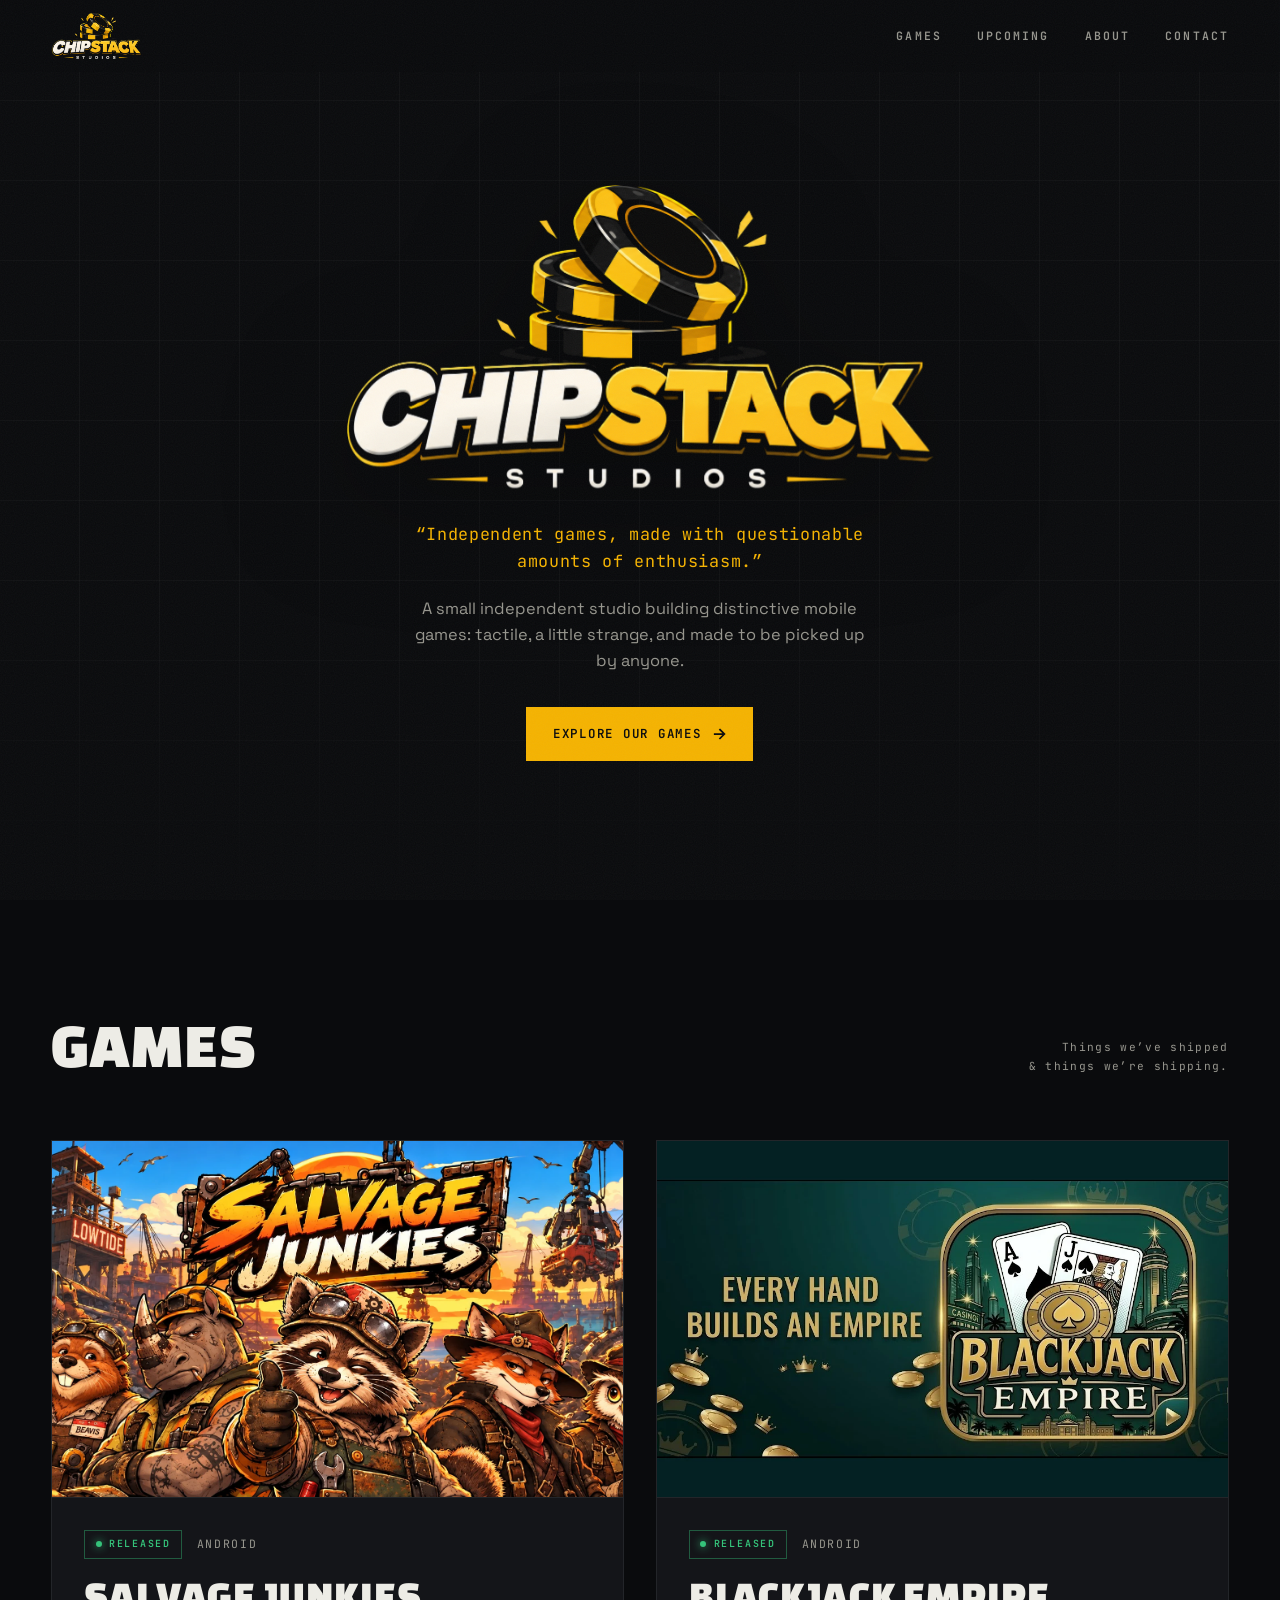
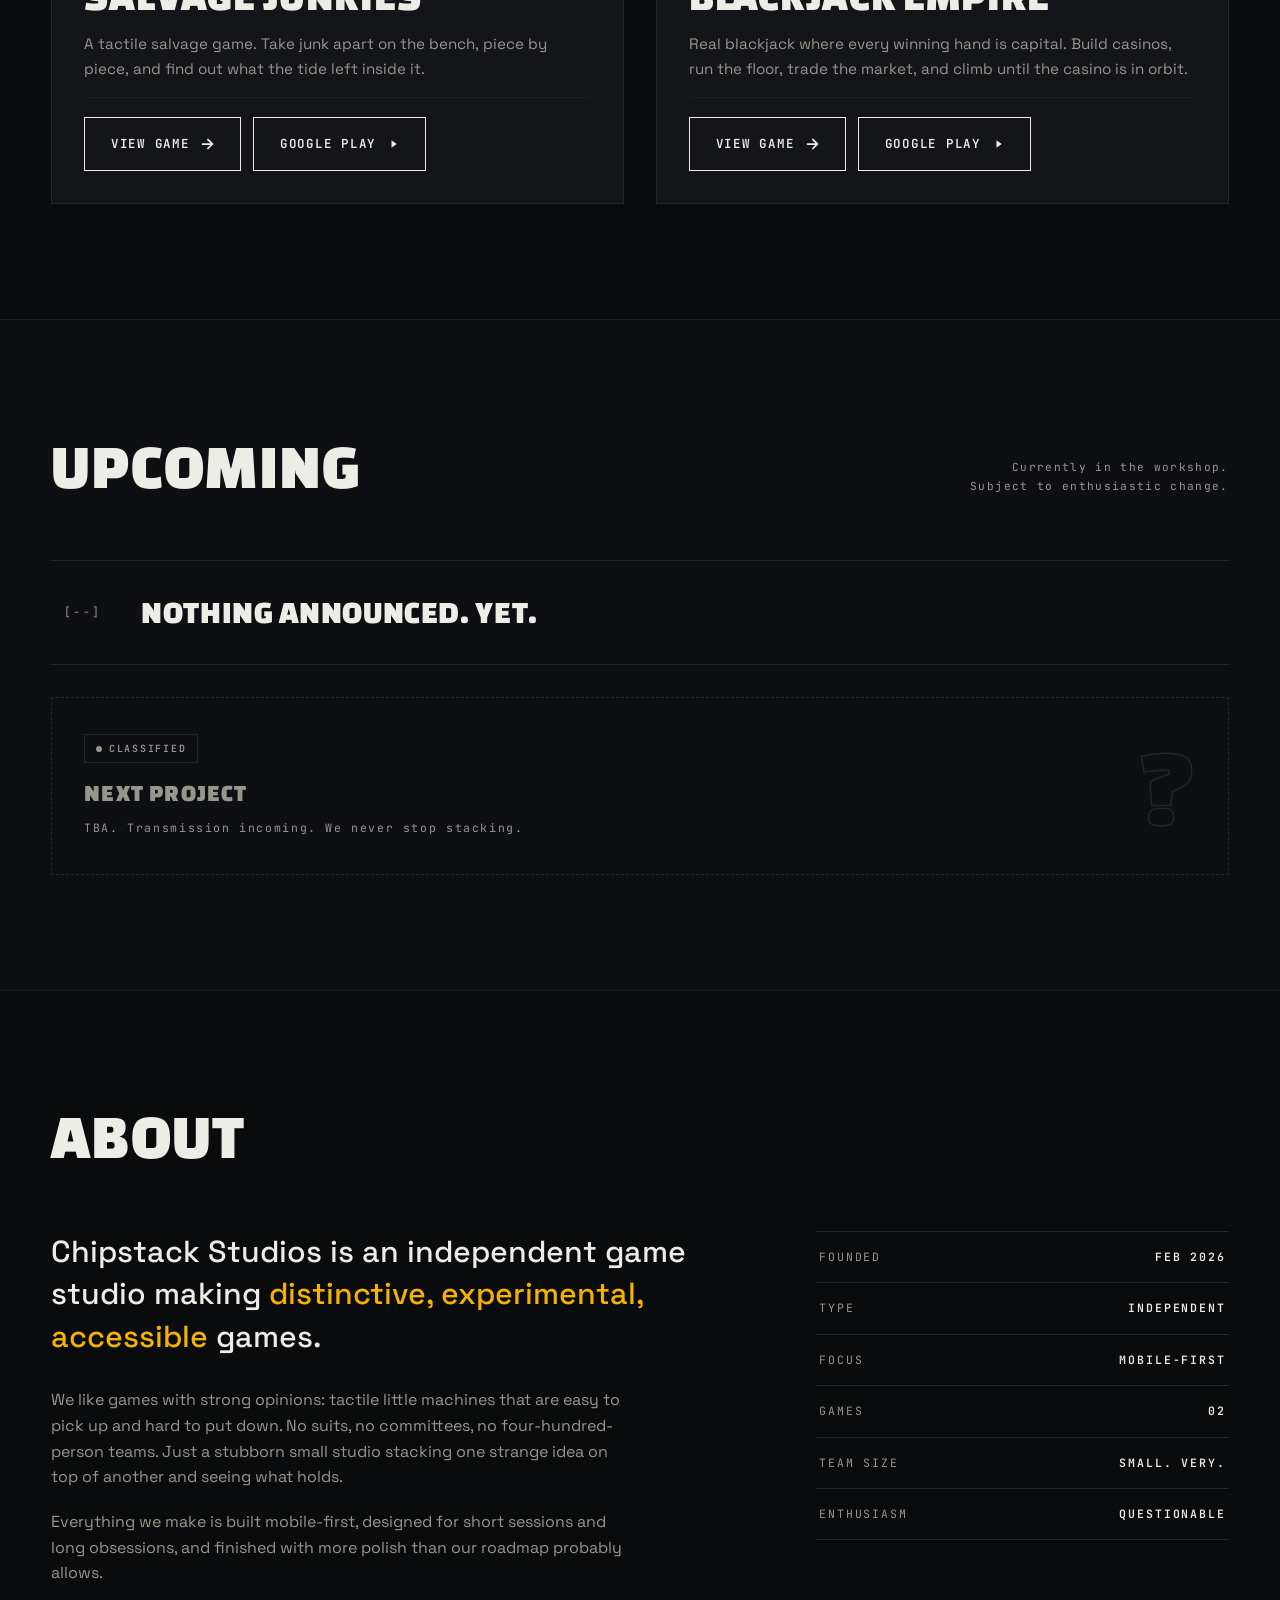
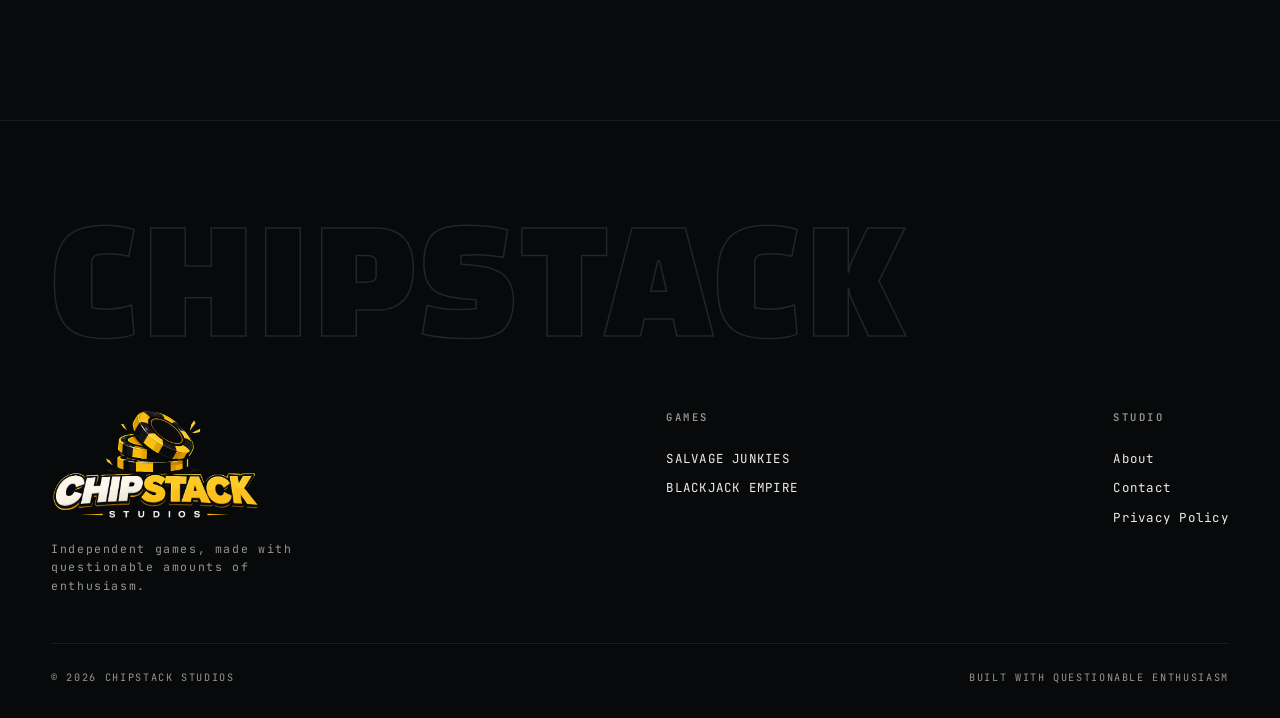
==== index.html @ 5fd7ea7e "Polish pass: dates, store buttons, card numbers, cache busting - Correct 2026 dates: studio founded " ====
<!DOCTYPE html>
<html lang="en">
<head>
  <meta charset="UTF-8" />
  <meta name="viewport" content="width=device-width, initial-scale=1.0" />
  <title>CHIPSTACK STUDIOS · Independent Games</title>
  <meta name="description" content="Chipstack Studios is an independent game studio making distinctive, experimental, accessible games. Home of Salvage Junkies and Blackjack Empire." />
  <link rel="icon" type="image/png" href="logo-icon.png" />
  <link rel="preconnect" href="https://fonts.googleapis.com" />
  <link rel="preconnect" href="https://fonts.gstatic.com" crossorigin />
  <link href="https://fonts.googleapis.com/css2?family=Changa+One&family=JetBrains+Mono:wght@400;600&family=Space+Grotesk:wght@400;500;600&display=swap" rel="stylesheet" />
  <link rel="stylesheet" href="css/style.css?v=2610a" />
</head>
<body>

  <!-- ============ NAV ============ -->
  <nav class="site-nav" id="site-nav">
    <div class="container nav-inner">
      <a class="nav-logo" href="index.html" aria-label="Chipstack Studios home">
        <img class="nav-mark" src="logo.png" alt="Chipstack Studios" />
      </a>
      <div class="nav-right">
        <div class="nav-links" id="nav-links">
          <a href="#games">GAMES</a>
          <a href="#upcoming">UPCOMING</a>
          <a href="#about">ABOUT</a>
          <a href="mailto:hello@chipstackstudios.com">CONTACT</a>
        </div>
        <button class="nav-toggle" id="nav-toggle" aria-label="Toggle menu" aria-expanded="false">
          <span></span><span></span><span></span>
        </button>
      </div>
    </div>
  </nav>

  <!-- ============ HERO ============ -->
  <header class="hero">
    <div class="hero-bg" aria-hidden="true"></div>
    <div class="hero-stage" id="hero-stage">
      <h1 class="sr-only">Chipstack Studios</h1>
      <img class="hero-logo" src="logo.png" alt="Chipstack Studios" />
      <div class="hero-fade">
        <p class="hero-tag">&ldquo;Independent games, made with questionable amounts of enthusiasm.&rdquo;</p>
        <p class="hero-intro">
          A small independent studio building distinctive mobile games:
          tactile, a little strange, and made to be picked up by anyone.
        </p>
        <a class="btn btn--solid" href="#games">EXPLORE OUR GAMES
          <svg viewBox="0 0 16 16" width="14" height="14" aria-hidden="true"><path d="M2 8h10M8 3l5 5-5 5" stroke="currentColor" stroke-width="2" fill="none" stroke-linecap="square"/></svg>
        </a>
      </div>
    </div>
  </header>

  <!-- ============ GAMES ============ -->
  <section class="section" id="games">
    <div class="container">
      <div class="section-head">
        <h2 class="section-title">GAMES</h2>
        <p class="section-note">Things we&rsquo;ve shipped<br/>&amp; things we&rsquo;re shipping.</p>
      </div>
      <div class="games-grid" id="games-grid">
        <noscript><p class="noscript-note">Enable JavaScript to browse our games, or visit <a href="game.html?slug=salvage-junkies">game pages</a> directly.</p></noscript>
      </div>
    </div>
  </section>

  <!-- ============ UPCOMING ============ -->
  <section class="section section--alt" id="upcoming">
    <div class="container">
      <div class="section-head">
        <h2 class="section-title">UPCOMING</h2>
        <p class="section-note">Currently in the workshop.<br/>Subject to enthusiastic change.</p>
      </div>
      <div class="upcoming-list" id="upcoming-list"></div>
      <div class="upcoming-slot">
        <div class="upcoming-slot-inner">
          <span class="status status--stealth">CLASSIFIED</span>
          <h3>NEXT PROJECT</h3>
          <p class="mono-dim">TBA. Transmission incoming. We never stop stacking.</p>
        </div>
        <span class="upcoming-slot-mark">?</span>
      </div>
    </div>
  </section>

  <!-- ============ ABOUT ============ -->
  <section class="section" id="about">
    <div class="container">
      <div class="section-head">
        <h2 class="section-title">ABOUT</h2>
      </div>
      <div class="about-grid">
        <div>
          <p class="about-lede">
            Chipstack Studios is an independent game studio making
            <em>distinctive, experimental, accessible</em> games.
          </p>
          <p class="about-body">
            We like games with strong opinions: tactile little machines that are easy to pick up
            and hard to put down. No suits, no committees, no four-hundred-person teams.
            Just a stubborn small studio stacking one strange idea on top of another and
            seeing what holds.
          </p>
          <p class="about-body">
            Everything we make is built mobile-first, designed for short sessions and long
            obsessions, and finished with more polish than our roadmap probably allows.
          </p>
        </div>
        <dl class="facts">
          <div class="fact"><dt>FOUNDED</dt><dd>FEB 2026</dd></div>
          <div class="fact"><dt>TYPE</dt><dd>INDEPENDENT</dd></div>
          <div class="fact"><dt>FOCUS</dt><dd>MOBILE-FIRST</dd></div>
          <div class="fact"><dt>GAMES</dt><dd id="fact-games">02</dd></div>
          <div class="fact"><dt>TEAM SIZE</dt><dd>SMALL. VERY.</dd></div>
          <div class="fact"><dt>ENTHUSIASM</dt><dd>QUESTIONABLE</dd></div>
        </dl>
      </div>
    </div>
  </section>

  <!-- ============ FOOTER ============ -->
  <footer class="site-footer">
    <div class="container">
      <div class="footer-wordmark" aria-hidden="true">CHIPSTACK</div>
      <div class="footer-grid">
        <div class="footer-brand">
          <a class="footer-logo-link" href="index.html">
            <img class="footer-logo" src="logo.png" alt="Chipstack Studios" />
          </a>
          <p class="mono-dim">Independent games, made with<br/>questionable amounts of enthusiasm.</p>
        </div>
        <div class="footer-col">
          <h4>GAMES</h4>
          <div id="footer-games"></div>
        </div>
        <div class="footer-col">
          <h4>STUDIO</h4>
          <a href="#about">About</a>
          <a href="mailto:hello@chipstackstudios.com">Contact</a>
          <a href="privacy.html">Privacy Policy</a>
        </div>
      </div>
      <div class="footer-bottom">
        <span>&copy; <span id="year">2026</span> CHIPSTACK STUDIOS</span>
        <span>BUILT WITH QUESTIONABLE ENTHUSIASM</span>
      </div>
    </div>
  </footer>

  <script src="js/games.js?v=2610a"></script>
  <script src="js/main.js?v=2610a"></script>
</body>
</html>
---- css/style.css ----
/* ============================================================
   CHIPSTACK STUDIOS · dark industrial identity
   ============================================================ */

:root {
  color-scheme: dark;
  --bg:        #0a0b0d;
  --bg-2:      #0e0f12;
  --panel:     #141519;
  --line:      #232529;
  --line-soft: #1b1d21;
  --text:      #edece6;
  --muted:     #97968e;
  --accent:    #f5b301;
  --accent-ink:#f5b301;
  --danger:    #ff6b2c;
  --nav-bg:      rgba(10,11,13,.78);
  --nav-menu-bg: rgba(10,11,13,.97);
  --footer-bg:   #08090a;
  --grid-line:   rgba(255,255,255,.028);
  --grain-op:    .045;

  --font-display: "Changa One", "Arial Black", sans-serif;
  --font-body:    "Space Grotesk", system-ui, -apple-system, sans-serif;
  --font-mono:    "JetBrains Mono", ui-monospace, "Cascadia Mono", monospace;

  --nav-h: 72px;
  --ease: cubic-bezier(.22, 1, .36, 1);
}

* { box-sizing: border-box; margin: 0; padding: 0; }

html {
  scroll-behavior: smooth;
  scroll-padding-top: calc(var(--nav-h) + 16px);
}

body {
  background: var(--bg);
  color: var(--text);
  font-family: var(--font-body);
  font-size: 16px;
  line-height: 1.6;
  overflow-x: hidden;
  -webkit-font-smoothing: antialiased;
}

/* film grain overlay */
body::after {
  content: "";
  position: fixed;
  inset: 0;
  z-index: 2000;
  pointer-events: none;
  opacity: var(--grain-op);
  background-image: url("data:image/svg+xml,%3Csvg xmlns='http://www.w3.org/2000/svg' width='160' height='160'%3E%3Cfilter id='n'%3E%3CfeTurbulence type='fractalNoise' baseFrequency='0.9' numOctaves='2'/%3E%3C/filter%3E%3Crect width='100%25' height='100%25' filter='url(%23n)'/%3E%3C/svg%3E");
}

::selection { background: var(--accent); color: #0a0b0d; }

::-webkit-scrollbar { width: 10px; }
::-webkit-scrollbar-track { background: var(--bg); }
::-webkit-scrollbar-thumb { background: #2a2c31; border: 2px solid var(--bg); }
::-webkit-scrollbar-thumb:hover { background: var(--accent); }

a { color: inherit; text-decoration: none; }
img, svg { display: block; max-width: 100%; }

:focus-visible { outline: 2px solid var(--accent); outline-offset: 3px; }

.container { width: min(1180px, 92%); margin-inline: auto; }

/* ---------- shared type ---------- */

.sr-only {
  position: absolute;
  width: 1px; height: 1px;
  padding: 0; margin: -1px;
  overflow: hidden;
  clip: rect(0 0 0 0);
  white-space: nowrap;
  border: 0;
}

.mono-dim {
  font-family: var(--font-mono);
  font-size: .72rem;
  letter-spacing: .14em;
  color: var(--muted);
}

.section-title {
  font-family: var(--font-display);
  font-size: clamp(2.4rem, 5.5vw, 4rem);
  line-height: .95;
  letter-spacing: .02em;
  font-weight: 400;
}

/* ---------- buttons ---------- */

.btn {
  display: inline-flex;
  align-items: center;
  gap: .7rem;
  font-family: var(--font-mono);
  font-size: .78rem;
  font-weight: 600;
  letter-spacing: .14em;
  padding: 1rem 1.6rem;
  border: 1px solid var(--text);
  cursor: pointer;
  transition: transform .25s var(--ease), box-shadow .25s var(--ease),
              background .25s var(--ease), color .25s var(--ease),
              border-color .25s var(--ease);
  user-select: none;
}

.btn svg { transition: transform .25s var(--ease); }
.btn:hover svg { transform: translateX(4px); }

.btn--solid {
  background: var(--accent);
  border-color: var(--accent);
  color: #0a0b0d;
}
.btn--solid:hover {
  transform: translate(-3px, -3px);
  box-shadow: 5px 5px 0 var(--text);
}

.btn--ghost {
  background: transparent;
  color: var(--text);
}
.btn--ghost:hover {
  border-color: var(--accent);
  color: var(--accent-ink);
  transform: translate(-3px, -3px);
  box-shadow: 5px 5px 0 rgba(245, 179, 1, .25);
}

/* ---------- nav ---------- */

.site-nav {
  position: fixed;
  inset: 0 0 auto 0;
  z-index: 100;
  height: var(--nav-h);
  background: var(--nav-bg);
  backdrop-filter: blur(14px);
  -webkit-backdrop-filter: blur(14px);
  border-bottom: 1px solid transparent;
  transition: border-color .3s;
}
.site-nav.scrolled { border-bottom-color: var(--line-soft); }

.nav-inner {
  height: var(--nav-h);
  display: flex;
  align-items: center;
  justify-content: space-between;
}

.nav-logo {
  display: inline-flex;
  align-items: center;
  gap: .7rem;
}
.nav-mark { height: 48px; width: auto; }

.nav-links {
  display: flex;
  align-items: center;
  gap: 2.2rem;
}
.nav-links a {
  font-family: var(--font-mono);
  font-size: .72rem;
  font-weight: 600;
  letter-spacing: .18em;
  color: var(--muted);
  position: relative;
  padding: .4rem 0;
  transition: color .2s;
}
.nav-links a::after {
  content: "";
  position: absolute;
  left: 0; bottom: 0;
  width: 0; height: 2px;
  background: var(--accent);
  transition: width .25s var(--ease);
}
.nav-links a:hover { color: var(--text); }
.nav-links a:hover::after { width: 100%; }

.nav-right {
  display: flex;
  align-items: center;
  gap: 2rem;
}

/* circular-reveal page transitions (cross-document View Transitions) */
@view-transition { navigation: auto; }
::view-transition-old(root),
::view-transition-new(root) {
  animation: none;
  mix-blend-mode: normal;
}
::view-transition-old(root) { z-index: 1; }
::view-transition-new(root) { z-index: 9999; }

.nav-toggle {
  display: none;
  flex-direction: column;
  gap: 5px;
  background: none;
  border: 0;
  cursor: pointer;
  padding: 8px;
}
.nav-toggle span {
  display: block;
  width: 24px; height: 2px;
  background: var(--text);
  transition: transform .3s var(--ease), opacity .2s;
}
.nav-open .nav-toggle span:nth-child(1) { transform: translateY(7px) rotate(45deg); }
.nav-open .nav-toggle span:nth-child(2) { opacity: 0; }
.nav-open .nav-toggle span:nth-child(3) { transform: translateY(-7px) rotate(-45deg); }

/* ---------- hero ---------- */

.hero {
  position: relative;
  min-height: 100svh;
  display: flex;
  align-items: center;
  justify-content: center;
  padding: calc(var(--nav-h) + 2rem) 0 4rem;
  overflow: hidden;
}

.hero-bg {
  position: absolute;
  inset: 0;
  background:
    repeating-linear-gradient(0deg, transparent 0 79px, var(--grid-line) 79px 80px),
    repeating-linear-gradient(90deg, transparent 0 79px, var(--grid-line) 79px 80px);
}
.hero-bg::after {
  content: "";
  position: absolute;
  left: 0; right: 0; bottom: 0;
  height: 34%;
  background: linear-gradient(to bottom, transparent, var(--bg));
}

.hero-stage {
  position: relative;
  z-index: 1;
  display: flex;
  flex-direction: column;
  align-items: center;
  text-align: center;
  gap: 1.6rem;
  width: min(1180px, 92%);
  will-change: transform, opacity;
}

.hero-logo {
  width: min(600px, 86vw);
  animation: hero-in 1.1s var(--ease) .1s both;
}
@keyframes hero-in {
  from {
    opacity: 0;
    transform: translateY(22px) scale(.95);
    filter: blur(10px) drop-shadow(0 30px 60px rgba(0,0,0,.55));
  }
  to {
    opacity: 1;
    transform: translateY(0) scale(1);
    filter: blur(0) drop-shadow(0 30px 60px rgba(0,0,0,.55));
  }
}

.hero-fade {
  display: flex;
  flex-direction: column;
  align-items: center;
  gap: 1.3rem;
  animation: hero-fade-in .9s var(--ease) .55s both;
}
@keyframes hero-fade-in {
  from { opacity: 0; transform: translateY(12px); }
  to   { opacity: 1; transform: translateY(0); }
}

.hero-tag {
  font-family: var(--font-mono);
  font-size: clamp(.85rem, 1.6vw, 1.05rem);
  color: var(--accent-ink);
  letter-spacing: .04em;
  max-width: 52ch;
}

.hero-intro {
  color: var(--muted);
  max-width: 46ch;
  font-size: 1.02rem;
}

.hero-fade .btn { margin-top: .8rem; }

/* ---------- sections ---------- */

.section { padding: clamp(4.5rem, 9vw, 8rem) 0; }
.section--alt { background: var(--bg-2); border-block: 1px solid var(--line-soft); }

.section-head {
  display: flex;
  align-items: flex-end;
  justify-content: space-between;
  gap: 2rem;
  margin-bottom: clamp(2.5rem, 5vw, 4rem);
}
.section-note {
  font-family: var(--font-mono);
  font-size: .7rem;
  letter-spacing: .12em;
  color: var(--muted);
  text-align: right;
  line-height: 1.7;
}

/* ---------- game cards ---------- */

.games-grid {
  display: grid;
  grid-template-columns: 1fr 1fr;
  gap: clamp(1.2rem, 3vw, 2rem);
}

.game-card {
  --game-accent: var(--accent);
  background: var(--panel);
  border: 1px solid var(--line);
  display: flex;
  flex-direction: column;
  transition: transform .35s var(--ease), border-color .35s var(--ease);
}
.game-card:hover {
  transform: translateY(-6px);
  border-color: var(--game-accent);
}

.game-card-art {
  display: block;
  aspect-ratio: 16 / 10;
  overflow: hidden;
  border-bottom: 1px solid var(--line);
  position: relative;
}
.game-card-art svg,
.game-card-art img {
  width: 100%; height: 100%;
  transition: transform .6s var(--ease);
}
.game-card-art img { object-fit: cover; object-position: center 40%; }
.game-card:hover .game-card-art svg,
.game-card:hover .game-card-art img { transform: scale(1.045); }

.game-card-body {
  padding: clamp(1.4rem, 3vw, 2rem);
  display: flex;
  flex-direction: column;
  gap: 1rem;
  flex: 1;
}

.game-card-meta {
  display: flex;
  align-items: center;
  gap: .9rem;
  flex-wrap: wrap;
}

.status {
  display: inline-flex;
  align-items: center;
  gap: .45rem;
  font-family: var(--font-mono);
  font-size: .62rem;
  font-weight: 600;
  letter-spacing: .18em;
  padding: .35rem .65rem;
  border: 1px solid;
}
.status::before {
  content: "";
  width: 6px; height: 6px;
  border-radius: 50%;
  background: currentColor;
}
.status--released { color: #35c27a; border-color: rgba(53,194,122,.4); }
.status--released::before { box-shadow: 0 0 8px #35c27a; }
.status--dev { color: var(--accent-ink); border-color: color-mix(in srgb, var(--accent-ink) 40%, transparent); }
.status--dev::before { animation: pulse 1.6s ease-in-out infinite; }
.status--stealth { color: var(--muted); border-color: var(--line); }
@keyframes pulse { 50% { opacity: .3; } }

.game-card-title {
  font-family: var(--font-display);
  font-weight: 400;
  font-size: clamp(1.8rem, 3.4vw, 2.6rem);
  letter-spacing: .02em;
  line-height: 1;
}

.game-card-desc { color: var(--muted); font-size: .95rem; max-width: 52ch; }

.game-card-foot {
  margin-top: auto;
  padding-top: 1.2rem;
  border-top: 1px solid var(--line-soft);
  display: flex;
  align-items: center;
  gap: .75rem;
  flex-wrap: wrap;
}

/* ---------- upcoming ---------- */

.upcoming-list { border-top: 1px solid var(--line); }

.upcoming-row {
  --game-accent: var(--accent);
  display: grid;
  grid-template-columns: auto 1fr auto auto;
  align-items: center;
  gap: clamp(1rem, 4vw, 2.5rem);
  padding: 1.6rem .8rem;
  border-bottom: 1px solid var(--line);
  transition: background .25s, padding-left .3s var(--ease);
}
.upcoming-row:hover { background: var(--panel); padding-left: 1.4rem; }

.upcoming-idx {
  font-family: var(--font-mono);
  font-size: .72rem;
  color: var(--muted);
  letter-spacing: .2em;
}
.upcoming-title {
  font-family: var(--font-display);
  font-weight: 400;
  font-size: clamp(1.3rem, 3vw, 2rem);
  letter-spacing: .02em;
  transition: color .25s;
}
.upcoming-row:hover .upcoming-title { color: var(--game-accent); }
.upcoming-plat {
  font-family: var(--font-mono);
  font-size: .68rem;
  letter-spacing: .14em;
  color: var(--muted);
}
.upcoming-arrow {
  font-family: var(--font-mono);
  color: var(--muted);
  transition: transform .3s var(--ease), color .25s;
}
.upcoming-row:hover .upcoming-arrow { transform: translateX(6px); color: var(--game-accent); }

.upcoming-slot {
  margin-top: 2rem;
  border: 1px dashed var(--line);
  padding: 2rem;
  display: flex;
  align-items: center;
  justify-content: space-between;
  gap: 2rem;
  position: relative;
  overflow: hidden;
}
.upcoming-slot-inner h3 {
  font-family: var(--font-display);
  font-weight: 400;
  font-size: 1.5rem;
  letter-spacing: .05em;
  margin: .7rem 0 .4rem;
  color: var(--muted);
}
.upcoming-slot-mark {
  font-family: var(--font-display);
  font-size: clamp(4rem, 10vw, 7rem);
  line-height: 1;
  color: transparent;
  -webkit-text-stroke: 1.5px var(--line);
  user-select: none;
}

/* ---------- about ---------- */

.about-grid {
  display: grid;
  grid-template-columns: 1.25fr .75fr;
  gap: clamp(2.5rem, 6vw, 5rem);
  align-items: start;
}

.about-lede {
  font-size: clamp(1.35rem, 2.6vw, 1.9rem);
  font-weight: 500;
  line-height: 1.4;
  margin-bottom: 1.8rem;
}
.about-lede em {
  font-style: normal;
  color: var(--accent-ink);
}
.about-body { color: var(--muted); margin-bottom: 1.2rem; max-width: 58ch; }

.facts { border-top: 1px solid var(--line); }
.fact {
  display: flex;
  justify-content: space-between;
  gap: 1rem;
  padding: 1rem .2rem;
  border-bottom: 1px solid var(--line);
  font-family: var(--font-mono);
  font-size: .72rem;
  letter-spacing: .16em;
}
.fact dt { color: var(--muted); }
.fact dd { font-weight: 600; text-align: right; }

/* ---------- footer ---------- */

.site-footer {
  border-top: 1px solid var(--line-soft);
  background: var(--footer-bg);
  padding: clamp(3rem, 6vw, 5rem) 0 2rem;
  overflow: hidden;
}

.footer-wordmark {
  font-family: var(--font-display);
  font-size: clamp(4rem, 13.5vw, 12rem);
  line-height: .9;
  letter-spacing: .02em;
  color: transparent;
  -webkit-text-stroke: 1.5px var(--line);
  user-select: none;
  margin-bottom: clamp(2rem, 5vw, 3.5rem);
  transition: -webkit-text-stroke-color .4s;
}
.footer-wordmark:hover { -webkit-text-stroke-color: rgba(245,179,1,.45); }

.footer-grid {
  display: flex;
  justify-content: space-between;
  flex-wrap: wrap;
  gap: 2.5rem;
  padding-bottom: 3rem;
}
.footer-brand { max-width: 300px; display: flex; flex-direction: column; gap: 1.2rem; }
.footer-logo-link { display: inline-block; }
.footer-logo { width: 210px; height: auto; transition: transform .3s var(--ease); }
.footer-logo-link:hover .footer-logo { transform: translateY(-3px); }

.footer-col h4 {
  font-family: var(--font-mono);
  font-size: .66rem;
  font-weight: 600;
  letter-spacing: .24em;
  color: var(--muted);
  margin-bottom: 1.1rem;
}
.footer-col a {
  display: block;
  font-family: var(--font-mono);
  font-size: .78rem;
  letter-spacing: .1em;
  color: var(--text);
  padding: .3rem 0;
  transition: color .2s, transform .25s var(--ease);
}
.footer-col a:hover { color: var(--accent-ink); transform: translateX(4px); }

.footer-bottom {
  display: flex;
  justify-content: space-between;
  flex-wrap: wrap;
  gap: .8rem;
  border-top: 1px solid var(--line-soft);
  padding-top: 1.6rem;
  font-family: var(--font-mono);
  font-size: .64rem;
  letter-spacing: .16em;
  color: var(--muted);
}

/* ---------- game detail page ---------- */

.page-main { padding-top: var(--nav-h); min-height: 100vh; }

.game-hero { padding: clamp(3rem, 7vw, 5.5rem) 0 clamp(2.5rem, 5vw, 4rem); }
.back-link {
  display: inline-flex;
  align-items: center;
  gap: .5rem;
  font-family: var(--font-mono);
  font-size: .7rem;
  font-weight: 600;
  letter-spacing: .18em;
  color: var(--muted);
  margin-bottom: 2.5rem;
  transition: color .2s;
}
.back-link:hover { color: var(--accent-ink); }
.back-link svg { transform: rotate(180deg); }

.game-hero-meta {
  display: flex;
  align-items: center;
  gap: 1rem;
  flex-wrap: wrap;
  margin-bottom: 1.4rem;
}
.game-hero-title {
  font-family: var(--font-display);
  font-weight: 400;
  font-size: clamp(2.8rem, 8vw, 6.5rem);
  line-height: .95;
  letter-spacing: .02em;
  margin-bottom: 1.2rem;
}
.game-hero-tag {
  font-family: var(--font-mono);
  color: var(--accent-ink);
  font-size: clamp(.85rem, 1.6vw, 1rem);
  letter-spacing: .05em;
  max-width: 60ch;
}
.sim-chip {
  display: inline-block;
  font-family: var(--font-mono);
  font-size: .62rem;
  font-weight: 600;
  letter-spacing: .18em;
  color: var(--muted);
  border: 1px solid var(--line);
  padding: .5rem .8rem;
  margin-top: 1.1rem;
}

.game-banner {
  border: 1px solid var(--line);
  overflow: hidden;
}
.game-banner svg { width: 100%; height: auto; }
.game-banner img {
  display: block;
  width: 100%;
  height: auto;
}

.game-detail-grid {
  display: grid;
  grid-template-columns: 1.4fr .6fr;
  gap: clamp(2.5rem, 6vw, 5rem);
  padding: clamp(3rem, 6vw, 5rem) 0;
}
.game-desc p { color: var(--muted); margin-bottom: 1.3rem; max-width: 62ch; }
.game-desc p:first-child { color: var(--text); font-size: 1.15rem; line-height: 1.55; }

.game-sidebar { display: flex; flex-direction: column; gap: 2rem; }
.sidebar-block { border: 1px solid var(--line); padding: 1.5rem; }
.sidebar-block h4 {
  font-family: var(--font-mono);
  font-size: .64rem;
  font-weight: 600;
  letter-spacing: .24em;
  color: var(--muted);
  margin-bottom: 1rem;
}
.sidebar-block .fact { padding: .8rem 0; }
.sidebar-block .fact:first-of-type { border-top: 0; }
.sidebar-block .fact:last-child { border-bottom: 0; padding-bottom: 0; }
.sidebar-block .btn { width: 100%; justify-content: center; margin-top: .6rem; }

.feature-grid {
  display: grid;
  grid-template-columns: repeat(3, 1fr);
  gap: 1px;
  background: var(--line);
  border: 1px solid var(--line);
  margin-top: 1.5rem;
}
.feature {
  background: var(--panel);
  padding: 1.6rem;
}
.feature-num {
  font-family: var(--font-mono);
  font-size: .66rem;
  letter-spacing: .2em;
  color: var(--accent-ink);
  display: block;
  margin-bottom: .8rem;
}
.feature h5 {
  font-family: var(--font-body);
  font-size: .95rem;
  font-weight: 600;
  letter-spacing: .04em;
  margin-bottom: .5rem;
}
.feature p { font-size: .85rem; color: var(--muted); }

/* ---------- game page: pitch + loop ---------- */

.pitch {
  max-width: 860px;
  padding-top: clamp(2.5rem, 6vw, 4.5rem);
}
.pitch p {
  font-size: clamp(1.1rem, 2.2vw, 1.45rem);
  font-weight: 500;
  line-height: 1.45;
  color: var(--muted);
  margin-bottom: 1.2rem;
}
.pitch-lede {
  font-size: clamp(1.5rem, 3.4vw, 2.3rem) !important;
  line-height: 1.3 !important;
  color: var(--text) !important;
}

.loop-strip {
  display: flex;
  flex-wrap: wrap;
  align-items: stretch;
  border: 1px solid var(--line);
  background: var(--panel);
  margin-top: 1rem;
}
.loop-step {
  display: flex;
  align-items: center;
  gap: .6rem;
  font-family: var(--font-mono);
  font-size: .68rem;
  font-weight: 600;
  letter-spacing: .14em;
  padding: .95rem 1rem;
  white-space: nowrap;
}
.loop-step b { color: var(--accent-ink); font-weight: 600; }
.loop-step:last-child { color: var(--accent-ink); }
.loop-sep {
  display: flex;
  align-items: center;
  color: var(--line);
  font-family: var(--font-mono);
}

/* bench verbs */
.verb-row {
  display: flex;
  flex-wrap: wrap;
  gap: .5rem;
  margin-top: 1.9rem;
}
.verb {
  font-family: var(--font-mono);
  font-size: .62rem;
  font-weight: 600;
  letter-spacing: .18em;
  color: var(--muted);
  border: 1px solid var(--line);
  padding: .45rem .7rem;
  transition: color .2s, border-color .2s;
}
.verb:hover { color: var(--accent-ink); border-color: var(--accent); }

/* gameplay stills */
.shot-strip {
  display: grid;
  grid-template-columns: repeat(3, 1fr);
  gap: 1.3rem;
  padding-bottom: clamp(3rem, 6vw, 5rem);
}
.shot {
  border: 1px solid var(--line);
  background: var(--panel);
  padding: .55rem;
  transition: transform .3s var(--ease), border-color .3s;
}
.shot:nth-child(odd)  { transform: rotate(-.6deg); }
.shot:nth-child(even) { transform: rotate(.5deg); }
.shot:hover { transform: rotate(0) translateY(-4px); border-color: var(--accent); }
.shot img {
  display: block;
  width: 100%;
  aspect-ratio: 3 / 4;
  object-fit: cover;
  object-position: top;
}

/* junk ladder */
.loop-strip--ladder { margin-top: 0; }
.ladder-caption {
  font-size: clamp(1.15rem, 2.4vw, 1.6rem);
  font-weight: 500;
  line-height: 1.4;
  max-width: 56ch;
  margin-top: 2rem;
}

/* ---------- game page: world / dossier ---------- */

.world-intro {
  font-size: 1.15rem;
  line-height: 1.55;
  max-width: 62ch;
  margin-bottom: .5rem;
}
.world-map {
  border: 1px solid var(--line);
  background: var(--panel);
  margin: 2.2rem 0 .5rem;
}
.world-map img { display: block; width: 100%; }
.world-map figcaption {
  font-family: var(--font-mono);
  font-size: .6rem;
  font-weight: 600;
  letter-spacing: .22em;
  color: var(--muted);
  border-top: 1px solid var(--line);
  padding: .75rem 1rem;
}
.world-sub {
  font-family: var(--font-mono);
  font-size: .68rem;
  font-weight: 600;
  letter-spacing: .24em;
  color: var(--accent-ink);
  margin: 2.8rem 0 1.3rem;
}

.file-grid {
  display: grid;
  grid-template-columns: repeat(5, 1fr);
  gap: 1.3rem;
}
.file-card {
  background: var(--panel);
  border: 1px solid var(--line);
  padding: 1.15rem;
  padding-top: 1.5rem;
  position: relative;
  transition: transform .3s var(--ease), border-color .3s;
}
.file-card::before {
  content: "";
  position: absolute;
  top: -10px;
  left: 50%;
  width: 76px;
  height: 20px;
  background: rgba(245, 179, 1, .32);
  border-left: 1px dashed rgba(255,255,255,.25);
  border-right: 1px dashed rgba(255,255,255,.25);
  transform: translateX(-50%) rotate(-2.5deg);
}
.file-card:nth-child(odd)  { transform: rotate(-.5deg); }
.file-card:nth-child(even) { transform: rotate(.55deg); }
.file-card:hover { transform: rotate(0) translateY(-4px); border-color: var(--accent); }

.file-card-head {
  display: flex;
  align-items: center;
  gap: .9rem;
  margin-bottom: .9rem;
}
.file-face {
  width: 52px; height: 52px;
  flex: none;
  display: flex;
  align-items: center;
  justify-content: center;
  border: 1px solid var(--line);
  background: var(--bg-2);
  font-family: var(--font-display);
  font-size: 1.35rem;
  color: var(--accent);
  overflow: hidden;
}
.file-face img { width: 100%; height: 100%; object-fit: cover; }
.file-card h5 {
  font-family: var(--font-display);
  font-weight: 400;
  font-size: 1.15rem;
  letter-spacing: .03em;
}
.file-tag {
  font-family: var(--font-mono);
  font-size: .58rem;
  font-weight: 600;
  letter-spacing: .16em;
  color: var(--accent-ink);
}
.file-card p { font-size: .88rem; color: var(--muted); }

.places {
  margin-top: .4rem;
  display: grid;
  grid-template-columns: 1fr 1fr;
  gap: 1.3rem;
}
.place {
  border: 1px solid var(--line);
  background: var(--panel);
  overflow: hidden;
}
.place-map img {
  display: block;
  width: 100%;
  aspect-ratio: 16 / 8;
  object-fit: cover;
}
.place-body { padding: 1.4rem 1.5rem 1.6rem; }
.place-name {
  font-family: var(--font-display);
  font-weight: 400;
  font-size: 1.35rem;
  letter-spacing: .03em;
  margin-bottom: .6rem;
}
.place p { color: var(--muted); max-width: 64ch; }
.place-res {
  display: flex;
  flex-direction: column;
  gap: .35rem;
  margin-top: 1.4rem;
  padding-top: 1rem;
  border-top: 1px dashed var(--line);
}
.res {
  display: flex;
  align-items: center;
  gap: .8rem;
  padding: .45rem .5rem;
  transition: background .2s;
}
.res[data-ci] { cursor: pointer; }
.res[data-ci]:hover { background: var(--bg-2); }
.res img {
  width: 50px;
  height: 50px;
  border: 1px solid var(--line);
  object-fit: cover;
  flex: none;
}
.res b {
  display: block;
  font-family: var(--font-display);
  font-weight: 400;
  font-size: 1rem;
  letter-spacing: .03em;
}
.res span {
  display: block;
  font-family: var(--font-mono);
  font-size: .55rem;
  font-weight: 600;
  letter-spacing: .14em;
  color: var(--accent-ink);
}
.world-travel { grid-column: 1 / -1; }

/* ---------- character dossier sheet ---------- */

.file-card[data-ci] { cursor: pointer; }

.char-modal {
  position: fixed;
  inset: 0;
  z-index: 300;
  display: flex;
  align-items: center;
  justify-content: center;
  padding: 4%;
  visibility: hidden;
}
.char-modal.open { visibility: visible; }
.char-back {
  position: absolute;
  inset: 0;
  background: rgba(0, 0, 0, .75);
  opacity: 0;
  transition: opacity .3s;
}
.char-modal.open .char-back { opacity: 1; }
.char-sheet {
  position: relative;
  display: grid;
  grid-template-columns: 290px 1fr;
  width: 100%;
  max-width: 740px;
  background: var(--panel);
  border: 1px solid var(--line);
  border-left: 4px solid var(--accent);
  box-shadow: 0 30px 80px rgba(0, 0, 0, .6);
  opacity: 0;
  transform: translateY(16px);
  transition: opacity .3s, transform .3s var(--ease);
}
.char-modal.open .char-sheet { opacity: 1; transform: none; }
.char-sheet::before {
  content: "";
  position: absolute;
  top: -11px;
  left: 50%;
  width: 90px;
  height: 22px;
  background: rgba(245, 179, 1, .32);
  border-left: 1px dashed rgba(255, 255, 255, .25);
  border-right: 1px dashed rgba(255, 255, 255, .25);
  transform: translateX(-50%) rotate(-2deg);
}
.char-img {
  border-right: 1px solid var(--line);
  background: var(--bg-2);
  display: flex;
  align-items: center;
  justify-content: center;
  overflow: hidden;
}
.char-img img {
  display: block;
  width: 100%;
  height: 100%;
  object-fit: cover;
}
.char-letter {
  font-family: var(--font-display);
  font-size: 4rem;
  color: var(--accent);
}
.char-body { padding: 2rem 2.2rem; }
#cm-name {
  font-family: var(--font-display);
  font-weight: 400;
  font-size: 2rem;
  letter-spacing: .03em;
  margin: .4rem 0 1.1rem;
}
#cm-notes {
  list-style: none;
  padding: 0;
  margin: 0 0 1.4rem;
}
#cm-notes li {
  font-size: .88rem;
  color: var(--muted);
  padding: .45rem 0 .45rem 1.4rem;
  border-bottom: 1px dashed var(--line);
  position: relative;
}
#cm-notes li:last-child { border-bottom: 0; }
#cm-notes li::before {
  content: "»";
  position: absolute;
  left: 0;
  color: var(--accent-ink);
  font-family: var(--font-mono);
}
#cm-quote {
  font-family: var(--font-display);
  font-weight: 400;
  font-size: 1.15rem;
  line-height: 1.35;
  color: var(--text);
  margin: 0;
}
.char-close {
  position: absolute;
  top: 0;
  right: 0;
  width: 40px;
  height: 40px;
  border: 0;
  border-left: 1px solid var(--line);
  border-bottom: 1px solid var(--line);
  background: var(--bg-2);
  color: var(--muted);
  font-family: var(--font-mono);
  font-size: 1.1rem;
  cursor: pointer;
  transition: color .2s, background .2s;
}
.char-close:hover { color: var(--bg); background: var(--accent); }

@media (max-width: 640px) {
  .char-sheet { grid-template-columns: 1fr; max-height: 88vh; overflow: auto; }
  .char-img { border-right: 0; border-bottom: 1px solid var(--line); }
  .char-img img { max-height: 250px; object-position: center 30%; }
}
.world-travel {
  font-family: var(--font-mono);
  font-size: .72rem;
  letter-spacing: .12em;
  color: var(--muted);
  border-top: 1px solid var(--line);
  padding-top: 1.3rem;
  padding-left: .2rem;
}

/* ---------- game page: escalation arc ---------- */

.arc { border-top: 1px solid var(--line); }
.arc-step {
  display: grid;
  grid-template-columns: 210px 1fr 340px;
  gap: 2rem;
  padding: 2.4rem .2rem;
  border-bottom: 1px solid var(--line);
}
.arc-step:not(:has(.arc-img)) { grid-template-columns: 210px 1fr; }
.arc-num {
  font-family: var(--font-mono);
  font-size: .62rem;
  font-weight: 600;
  letter-spacing: .24em;
  color: var(--arc-accent);
  display: block;
  margin-bottom: .7rem;
}
.arc-title {
  font-family: var(--font-display);
  font-weight: 400;
  font-size: 1.6rem;
  letter-spacing: .03em;
  line-height: 1.05;
}
.arc-body p { color: var(--muted); max-width: 62ch; }
.arc-img {
  border: 1px solid var(--arc-accent);
  border-color: color-mix(in srgb, var(--arc-accent) 45%, var(--line));
  align-self: start;
}
.arc-img img { display: block; width: 100%; }
.arc-cards {
  display: grid;
  grid-template-columns: repeat(auto-fill, minmax(150px, 1fr));
  gap: .9rem;
  margin-top: 1.4rem;
}
.arc-card {
  border: 1px solid var(--line);
  background: var(--panel);
  overflow: hidden;
}
.arc-card img {
  display: block;
  width: 100%;
  aspect-ratio: 16 / 10;
  object-fit: cover;
}
.arc-card figcaption { padding: .7rem .8rem .8rem; }
.arc-card b {
  display: block;
  font-family: var(--font-display);
  font-weight: 400;
  font-size: .9rem;
  letter-spacing: .03em;
}
.arc-card span {
  font-family: var(--font-mono);
  font-size: .55rem;
  font-weight: 600;
  letter-spacing: .16em;
  color: var(--arc-accent);
}
.rank-strip {
  display: flex;
  flex-wrap: wrap;
  align-items: stretch;
  border: 1px solid var(--line);
  background: var(--panel);
  margin-top: 1.4rem;
}
.rank {
  display: flex;
  flex-direction: column;
  gap: .2rem;
  padding: .7rem .9rem;
  font-family: var(--font-mono);
}
.rank b { font-size: .66rem; font-weight: 600; letter-spacing: .14em; }
.rank i { font-style: normal; font-size: .6rem; color: var(--arc-accent); letter-spacing: .1em; }
.rank:last-of-type b { color: var(--arc-accent); }

.legal {
  font-family: var(--font-mono);
  font-size: .62rem;
  letter-spacing: .1em;
  color: var(--muted);
  text-align: center;
  padding-top: 1.6rem;
}

/* ---------- game page: case systems + closer ---------- */

.files {
  display: grid;
  grid-template-columns: 1fr 1fr;
  gap: 1.3rem;
  padding: clamp(3rem, 6vw, 5rem) 0 0;
}
.file-block {
  border: 1px solid var(--line);
  border-left: 4px solid var(--accent);
  background: var(--panel);
  overflow: hidden;
}
.file-block-img img {
  display: block;
  width: 100%;
  aspect-ratio: 16 / 10;
  object-fit: cover;
  object-position: center 30%;
  border-bottom: 1px solid var(--line);
}
.file-block-body { padding: 1.5rem 1.8rem 1.8rem; }
.file-block h5 {
  font-family: var(--font-display);
  font-weight: 400;
  font-size: 1.4rem;
  letter-spacing: .03em;
  margin: .6rem 0 .8rem;
}
.file-block p { color: var(--muted); font-size: .95rem; }

.closer {
  text-align: center;
  padding: clamp(3rem, 7vw, 5.5rem) 0 0;
}
.closer p {
  font-family: var(--font-display);
  font-size: clamp(1.5rem, 4vw, 2.6rem);
  line-height: 1.2;
  max-width: 26ch;
  margin-inline: auto;
}

.other-games { padding: clamp(3rem, 6vw, 5rem) 0 clamp(4rem, 8vw, 6rem); }
.other-games .upcoming-list { border-top-color: var(--line); }

.not-found {
  padding: 8rem 0;
  text-align: center;
}
.not-found h1 {
  font-family: var(--font-display);
  font-size: clamp(2.5rem, 7vw, 5rem);
  margin-bottom: 1rem;
}
.not-found p { color: var(--muted); margin-bottom: 2rem; }

/* ---------- privacy / prose page ---------- */

.prose { max-width: 720px; padding: clamp(3rem, 7vw, 5.5rem) 0 clamp(4rem, 8vw, 6rem); }
.prose h1 {
  font-family: var(--font-display);
  font-weight: 400;
  font-size: clamp(2.4rem, 6vw, 4rem);
  margin-bottom: .6rem;
}
.prose .updated { font-family: var(--font-mono); font-size: .7rem; letter-spacing: .16em; color: var(--muted); margin-bottom: 3rem; }
.prose h2 {
  font-family: var(--font-mono);
  font-size: .85rem;
  font-weight: 600;
  letter-spacing: .18em;
  color: var(--accent-ink);
  margin: 2.4rem 0 .8rem;
}
.prose p { color: var(--muted); margin-bottom: 1rem; }
.prose a { color: var(--accent-ink); }
.prose ul { color: var(--muted); margin: 0 0 1rem 1.2rem; }
.prose li { margin-bottom: .45rem; }
.prose li::marker { color: var(--accent); }

.noscript-note { font-family: var(--font-mono); font-size: .8rem; color: var(--muted); }
.noscript-note a { color: var(--accent-ink); text-decoration: underline; }

/* ---------- responsive ---------- */

@media (max-width: 900px) {
  .games-grid { grid-template-columns: 1fr; }
  .about-grid { grid-template-columns: 1fr; }
  .game-detail-grid { grid-template-columns: 1fr; }
  .feature-grid { grid-template-columns: 1fr 1fr; }
  .places { grid-template-columns: 1fr; }
  .file-grid { grid-template-columns: repeat(auto-fill, minmax(170px, 1fr)); }
  .shot-strip { grid-template-columns: 1fr 1fr; }
  .files { grid-template-columns: 1fr; }
}

@media (max-width: 560px) {
  .shot-strip { grid-template-columns: 1fr; }
  .shot img { aspect-ratio: 4 / 3; object-position: top; }
}

@media (max-width: 1000px) {
  .arc-step,
  .arc-step:not(:has(.arc-img)) { grid-template-columns: 1fr; gap: 1.1rem; }
  .arc-img { max-width: 480px; }
}

@media (max-width: 820px) {
  .nav-toggle { display: flex; }
  .nav-right { gap: 1rem; }
  .nav-links {
    position: fixed;
    top: var(--nav-h);
    left: 0; right: 0;
    flex-direction: column;
    align-items: flex-start;
    gap: 0;
    background: var(--nav-menu-bg);
    backdrop-filter: blur(16px);
    border-bottom: 1px solid var(--line);
    padding: 1rem 4%;
    transform: translateY(-120%);
    transition: transform .4s var(--ease);
  }
  .nav-open .nav-links { transform: translateY(0); }
  .nav-links a {
    width: 100%;
    padding: 1rem .2rem;
    font-size: .8rem;
    border-bottom: 1px solid var(--line-soft);
  }
  .nav-links a:last-child { border-bottom: 0; }
  .nav-links a::after { display: none; }
}

@media (max-width: 640px) {
  .section-head { flex-direction: column; align-items: flex-start; gap: .8rem; }
  .section-note { text-align: left; }
  .upcoming-row { grid-template-columns: auto 1fr auto; }
  .upcoming-plat { display: none; }
  .feature-grid { grid-template-columns: 1fr; }
  .footer-bottom { flex-direction: column; }
}

/* ---------- reduced motion ---------- */

@media (prefers-reduced-motion: reduce) {
  html { scroll-behavior: auto; }
  *, *::before, *::after {
    animation-duration: .01ms !important;
    animation-iteration-count: 1 !important;
    transition-duration: .01ms !important;
  }
}
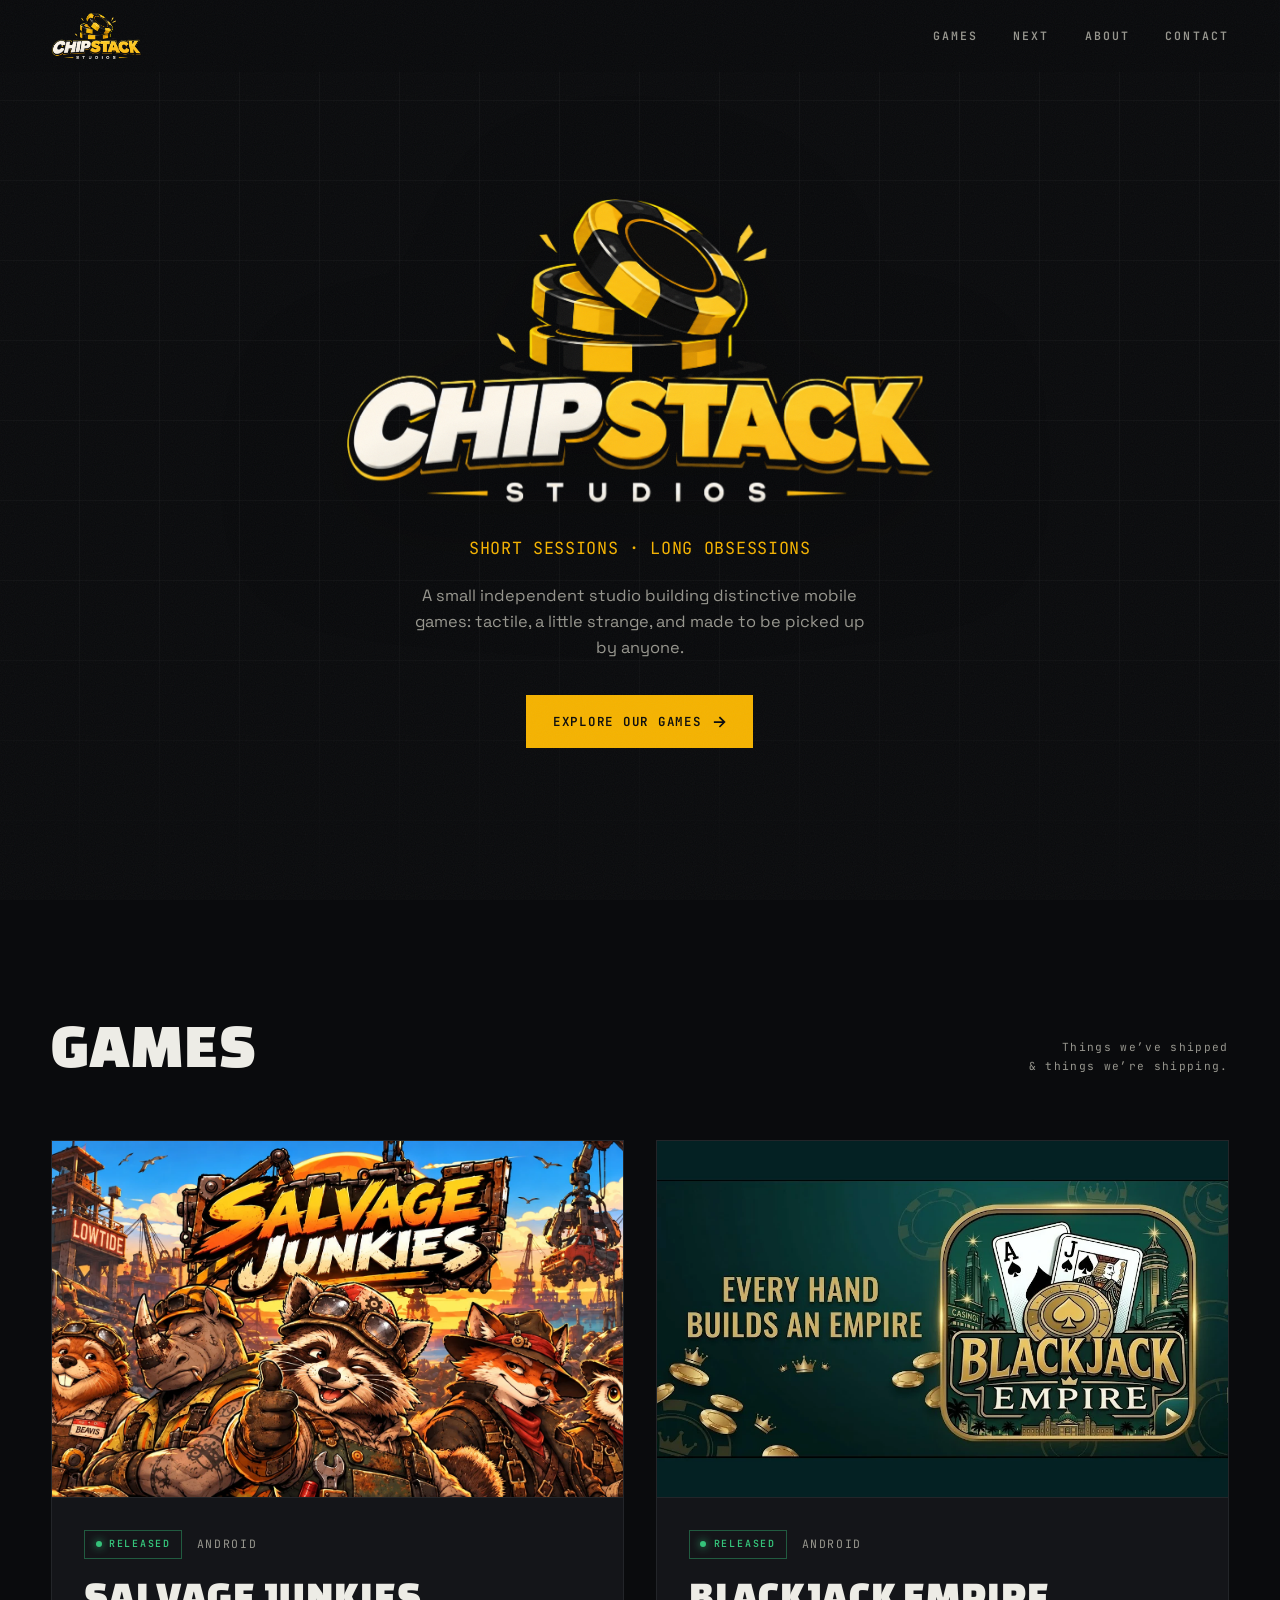
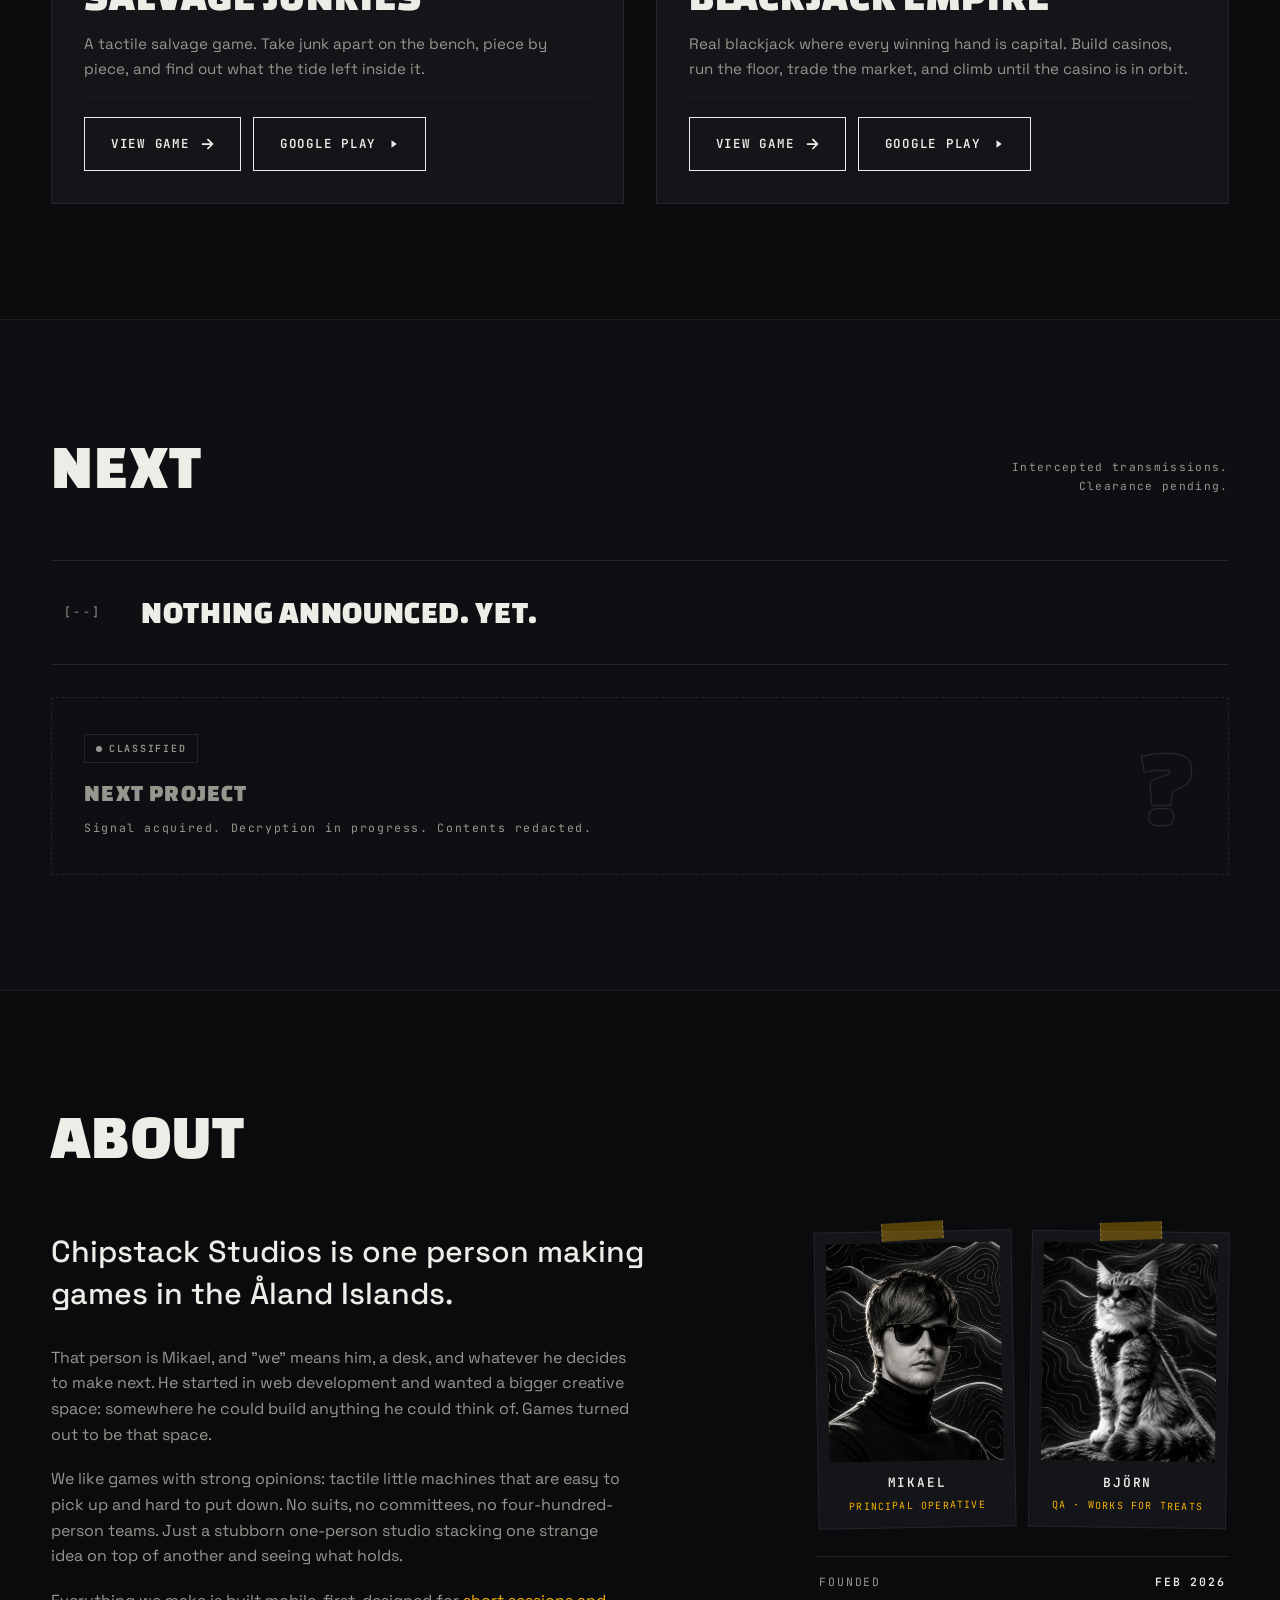
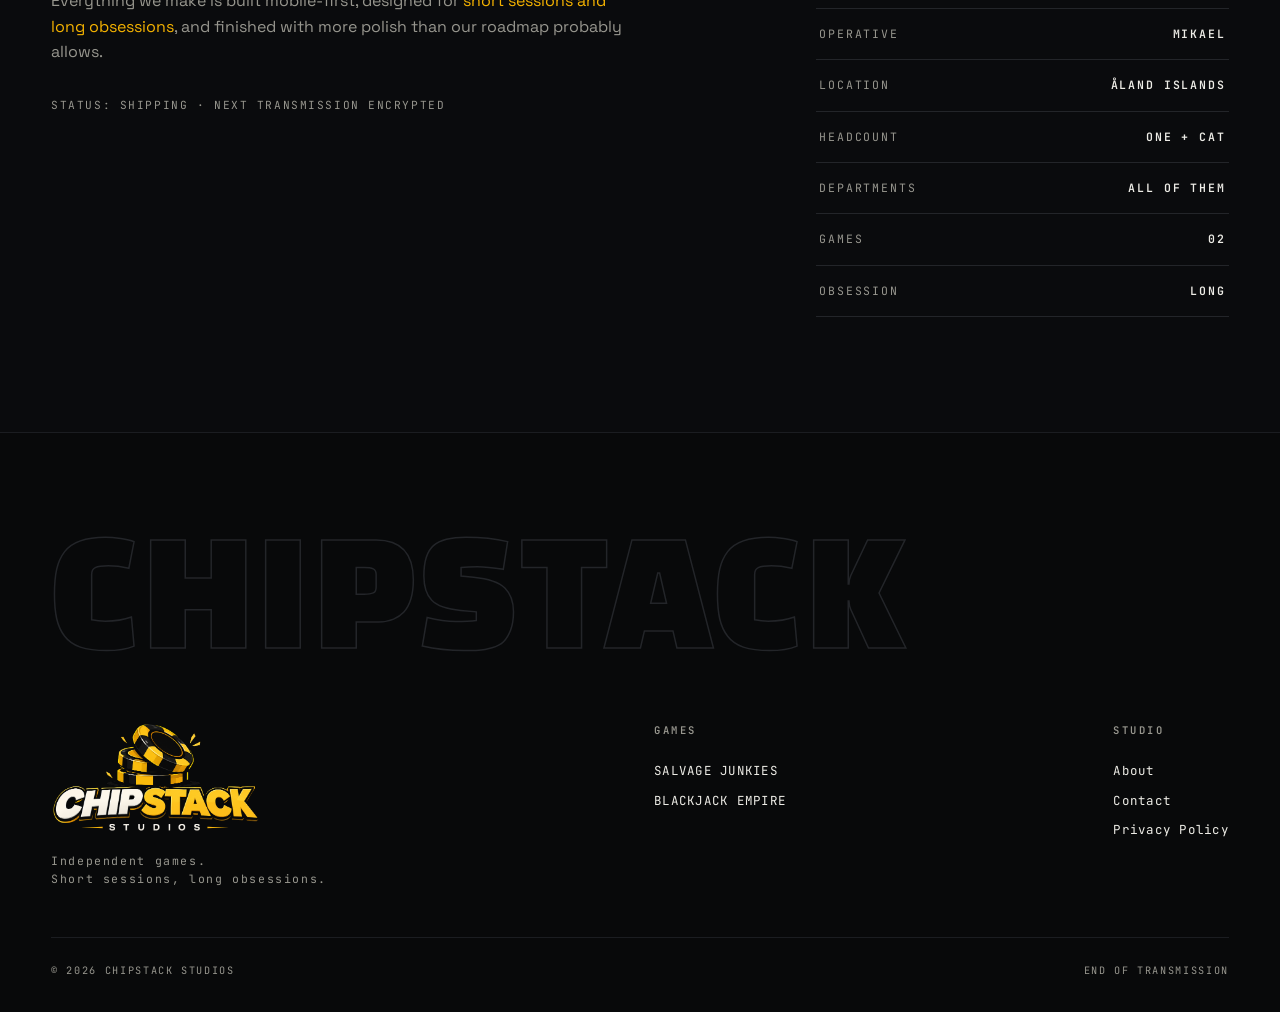
==== commit 58e4773f: "Rebrand tagline, add personnel files, 404, SEO meta, cache busting - "Short sessions. Long obsession" ====
--- a/index.html
+++ b/index.html
@@ -4,12 +4,23 @@
   <meta charset="UTF-8" />
   <meta name="viewport" content="width=device-width, initial-scale=1.0" />
   <title>CHIPSTACK STUDIOS · Independent Games</title>
-  <meta name="description" content="Chipstack Studios is an independent game studio making distinctive, experimental, accessible games. Home of Salvage Junkies and Blackjack Empire." />
+  <meta name="description" content="Chipstack Studios is an independent game studio. Short sessions, long obsessions. Home of Salvage Junkies and Blackjack Empire." />
+  <meta property="og:type" content="website" />
+  <meta property="og:title" content="Chipstack Studios" />
+  <meta property="og:description" content="Independent games. Short sessions, long obsessions." />
+  <meta property="og:image" content="https://chipstack-site.pages.dev/img/og.png" />
+  <meta property="og:url" content="https://chipstack-site.pages.dev/" />
+  <meta name="twitter:card" content="summary_large_image" />
+  <meta name="twitter:title" content="Chipstack Studios" />
+  <meta name="twitter:description" content="Independent games. Short sessions, long obsessions." />
+  <meta name="twitter:image" content="https://chipstack-site.pages.dev/img/og.png" />
   <link rel="icon" type="image/png" href="logo-icon.png" />
+  <link rel="apple-touch-icon" href="img/apple-touch-icon.png" />
+  <link rel="preload" as="image" href="logo.png" />
   <link rel="preconnect" href="https://fonts.googleapis.com" />
   <link rel="preconnect" href="https://fonts.gstatic.com" crossorigin />
   <link href="https://fonts.googleapis.com/css2?family=Changa+One&family=JetBrains+Mono:wght@400;600&family=Space+Grotesk:wght@400;500;600&display=swap" rel="stylesheet" />
-  <link rel="stylesheet" href="css/style.css?v=2610a" />
+  <link rel="stylesheet" href="css/style.css?v=2610b" />
 </head>
 <body>
 
@@ -22,7 +33,7 @@
       <div class="nav-right">
         <div class="nav-links" id="nav-links">
           <a href="#games">GAMES</a>
-          <a href="#upcoming">UPCOMING</a>
+          <a href="#upcoming">NEXT</a>
           <a href="#about">ABOUT</a>
           <a href="mailto:hello@chipstackstudios.com">CONTACT</a>
         </div>
@@ -40,7 +51,7 @@
       <h1 class="sr-only">Chipstack Studios</h1>
       <img class="hero-logo" src="logo.png" alt="Chipstack Studios" />
       <div class="hero-fade">
-        <p class="hero-tag">&ldquo;Independent games, made with questionable amounts of enthusiasm.&rdquo;</p>
+        <p class="hero-tag">SHORT SESSIONS · LONG OBSESSIONS</p>
         <p class="hero-intro">
           A small independent studio building distinctive mobile games:
           tactile, a little strange, and made to be picked up by anyone.
@@ -65,19 +76,19 @@
     </div>
   </section>
 
-  <!-- ============ UPCOMING ============ -->
+  <!-- ============ NEXT ============ -->
   <section class="section section--alt" id="upcoming">
     <div class="container">
       <div class="section-head">
-        <h2 class="section-title">UPCOMING</h2>
-        <p class="section-note">Currently in the workshop.<br/>Subject to enthusiastic change.</p>
+        <h2 class="section-title">NEXT</h2>
+        <p class="section-note">Intercepted transmissions.<br/>Clearance pending.</p>
       </div>
       <div class="upcoming-list" id="upcoming-list"></div>
       <div class="upcoming-slot">
         <div class="upcoming-slot-inner">
           <span class="status status--stealth">CLASSIFIED</span>
           <h3>NEXT PROJECT</h3>
-          <p class="mono-dim">TBA. Transmission incoming. We never stop stacking.</p>
+          <p class="mono-dim">Signal acquired. Decryption in progress. Contents redacted.</p>
         </div>
         <span class="upcoming-slot-mark">?</span>
       </div>
@@ -93,28 +104,47 @@
       <div class="about-grid">
         <div>
           <p class="about-lede">
-            Chipstack Studios is an independent game studio making
-            <em>distinctive, experimental, accessible</em> games.
+            Chipstack Studios is one person making games in the Åland Islands.
+          </p>
+          <p class="about-body">
+            That person is Mikael, and "we" means him, a desk, and whatever he decides
+            to make next. He started in web development and wanted a bigger creative
+            space: somewhere he could build anything he could think of.
+            Games turned out to be that space.
           </p>
           <p class="about-body">
             We like games with strong opinions: tactile little machines that are easy to pick up
             and hard to put down. No suits, no committees, no four-hundred-person teams.
-            Just a stubborn small studio stacking one strange idea on top of another and
+            Just a stubborn one-person studio stacking one strange idea on top of another and
             seeing what holds.
           </p>
           <p class="about-body">
-            Everything we make is built mobile-first, designed for short sessions and long
-            obsessions, and finished with more polish than our roadmap probably allows.
+            Everything we make is built mobile-first, designed for <em>short sessions and
+            long obsessions</em>, and finished with more polish than our roadmap probably allows.
           </p>
+          <p class="about-status mono-dim">STATUS: SHIPPING · NEXT TRANSMISSION ENCRYPTED</p>
+        </div>
+        <div class="about-side">
+        <div class="personnel">
+          <figure class="op-card">
+            <img src="img/about/mikael.webp" alt="Mikael, the person behind Chipstack Studios" loading="lazy">
+            <figcaption><b>MIKAEL</b><span>PRINCIPAL OPERATIVE</span></figcaption>
+          </figure>
+          <figure class="op-card">
+            <img src="img/about/bjorn.webp" alt="Björn the cat, quality assurance" loading="lazy">
+            <figcaption><b>BJÖRN</b><span>QA · WORKS FOR TREATS</span></figcaption>
+          </figure>
         </div>
         <dl class="facts">
           <div class="fact"><dt>FOUNDED</dt><dd>FEB 2026</dd></div>
-          <div class="fact"><dt>TYPE</dt><dd>INDEPENDENT</dd></div>
-          <div class="fact"><dt>FOCUS</dt><dd>MOBILE-FIRST</dd></div>
+          <div class="fact"><dt>OPERATIVE</dt><dd>MIKAEL</dd></div>
+          <div class="fact"><dt>LOCATION</dt><dd>ÅLAND ISLANDS</dd></div>
+          <div class="fact"><dt>HEADCOUNT</dt><dd>ONE + CAT</dd></div>
+          <div class="fact"><dt>DEPARTMENTS</dt><dd>ALL OF THEM</dd></div>
           <div class="fact"><dt>GAMES</dt><dd id="fact-games">02</dd></div>
-          <div class="fact"><dt>TEAM SIZE</dt><dd>SMALL. VERY.</dd></div>
-          <div class="fact"><dt>ENTHUSIASM</dt><dd>QUESTIONABLE</dd></div>
+          <div class="fact"><dt>OBSESSION</dt><dd>LONG</dd></div>
         </dl>
+        </div>
       </div>
     </div>
   </section>
@@ -128,7 +158,7 @@
           <a class="footer-logo-link" href="index.html">
             <img class="footer-logo" src="logo.png" alt="Chipstack Studios" />
           </a>
-          <p class="mono-dim">Independent games, made with<br/>questionable amounts of enthusiasm.</p>
+          <p class="mono-dim">Independent games.<br/>Short sessions, long obsessions.</p>
         </div>
         <div class="footer-col">
           <h4>GAMES</h4>
@@ -143,12 +173,12 @@
       </div>
       <div class="footer-bottom">
         <span>&copy; <span id="year">2026</span> CHIPSTACK STUDIOS</span>
-        <span>BUILT WITH QUESTIONABLE ENTHUSIASM</span>
+        <span>END OF TRANSMISSION</span>
       </div>
     </div>
   </footer>
 
-  <script src="js/games.js?v=2610a"></script>
-  <script src="js/main.js?v=2610a"></script>
+  <script src="js/games.js?v=2610b"></script>
+  <script src="js/main.js?v=2610b"></script>
 </body>
 </html>
--- a/css/style.css
+++ b/css/style.css
@@ -522,6 +522,8 @@
   color: var(--accent-ink);
 }
 .about-body { color: var(--muted); margin-bottom: 1.2rem; max-width: 58ch; }
+.about-body em { font-style: normal; color: var(--accent-ink); }
+.about-status { font-size: .7rem; letter-spacing: .14em; margin-top: 2rem; }
 
 .facts { border-top: 1px solid var(--line); }
 .fact {
@@ -881,6 +883,41 @@
 .file-card:nth-child(odd)  { transform: rotate(-.5deg); }
 .file-card:nth-child(even) { transform: rotate(.55deg); }
 .file-card:hover { transform: rotate(0) translateY(-4px); border-color: var(--accent); }
+
+/* personnel files on the about page */
+
+.personnel {
+  display: grid;
+  grid-template-columns: 1fr 1fr;
+  gap: 1rem;
+  margin-bottom: 1.8rem;
+}
+.op-card {
+  background: var(--panel);
+  border: 1px solid var(--line);
+  padding: .7rem .7rem .8rem;
+  position: relative;
+  transition: transform .3s var(--ease), border-color .3s;
+}
+.op-card::before {
+  content: "";
+  position: absolute;
+  top: -10px;
+  left: 50%;
+  width: 60px;
+  height: 18px;
+  background: rgba(245, 179, 1, .32);
+  border-left: 1px dashed rgba(255,255,255,.25);
+  border-right: 1px dashed rgba(255,255,255,.25);
+  transform: translateX(-50%) rotate(-2.5deg);
+}
+.op-card:nth-child(odd)  { transform: rotate(-1deg); }
+.op-card:nth-child(even) { transform: rotate(.8deg); }
+.op-card:hover { transform: rotate(0) translateY(-4px); border-color: var(--accent); }
+.op-card img { width: 100%; aspect-ratio: 4/5; object-fit: cover; display: block; }
+.op-card figcaption { font-family: var(--font-mono); text-align: center; padding-top: .75rem; }
+.op-card figcaption b { display: block; font-weight: 600; font-size: .8rem; letter-spacing: .14em; }
+.op-card figcaption span { display: block; margin-top: .3rem; font-size: .62rem; letter-spacing: .12em; color: var(--accent-ink); }
 
 .file-card-head {
   display: flex;
@@ -1273,6 +1310,7 @@
   margin-bottom: 1rem;
 }
 .not-found p { color: var(--muted); margin-bottom: 2rem; }
+.not-found a + a { margin-left: .75rem; }
 
 /* ---------- privacy / prose page ---------- */
 
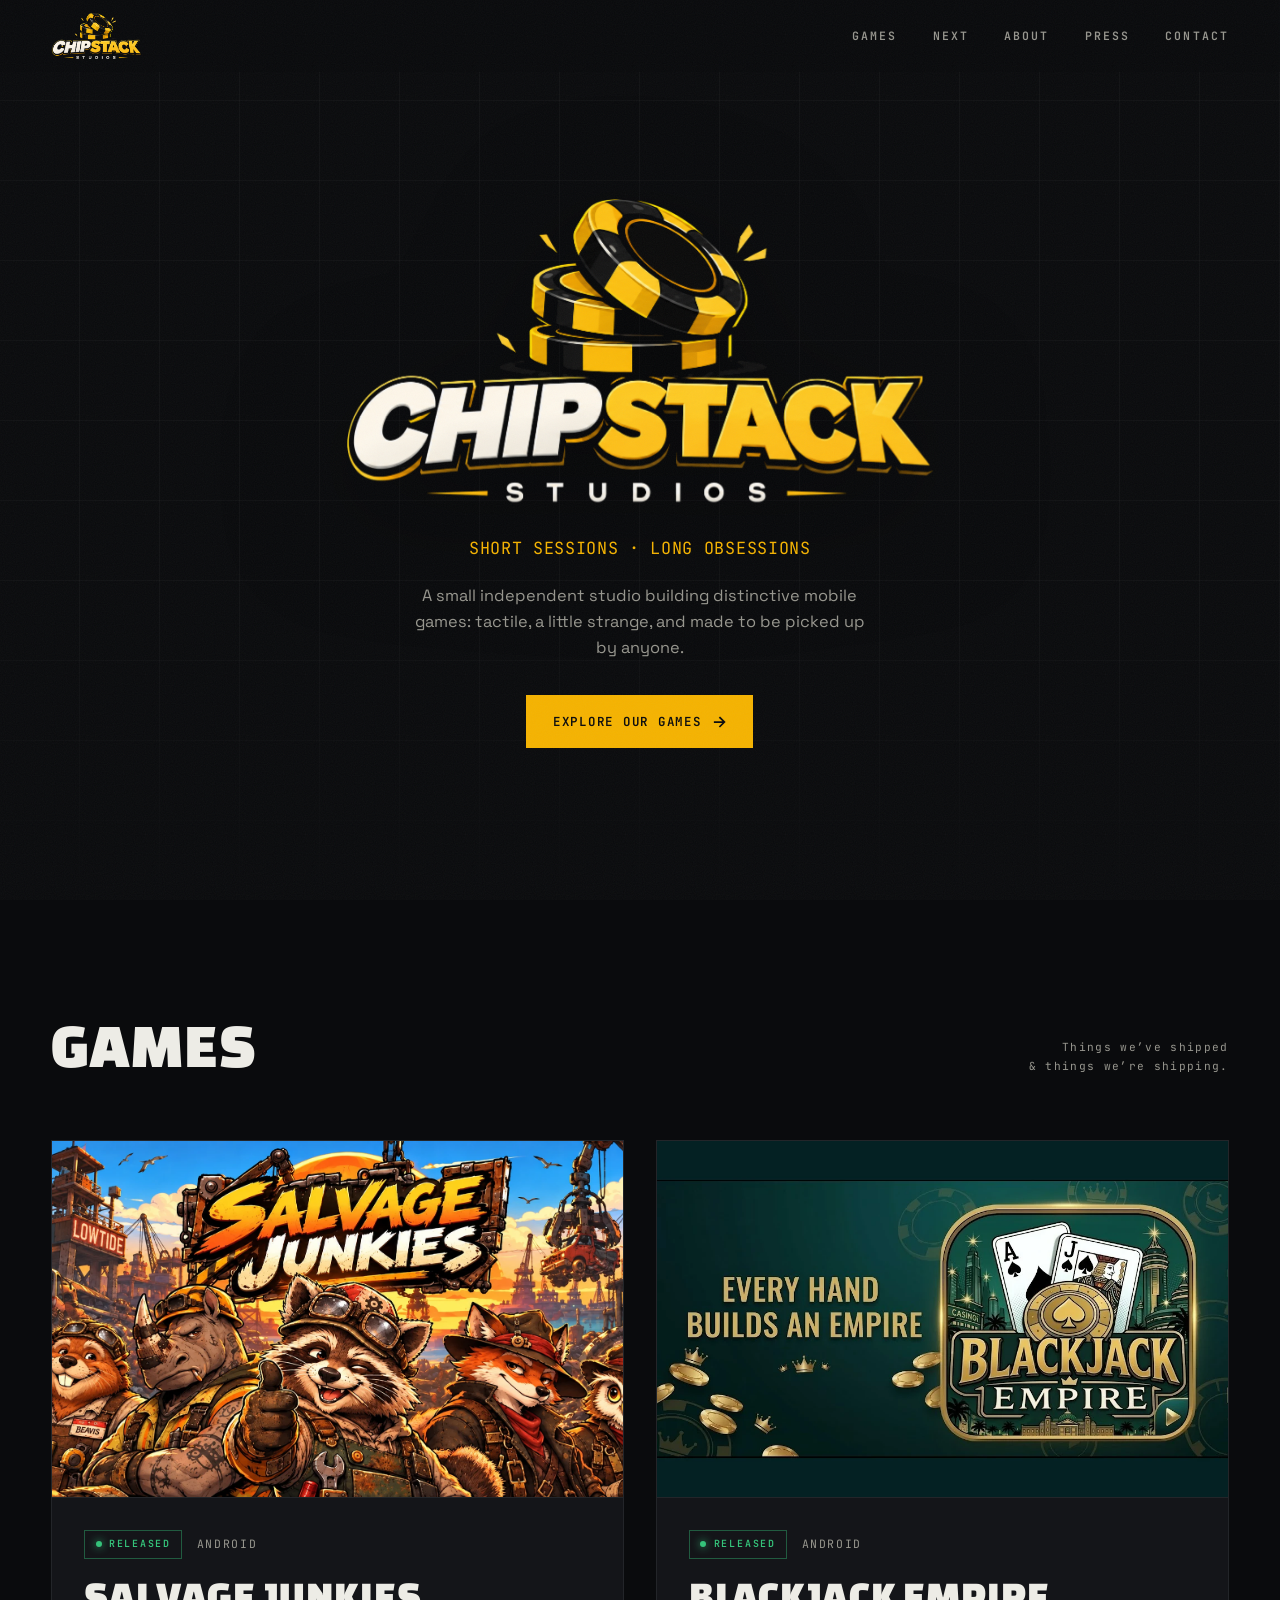
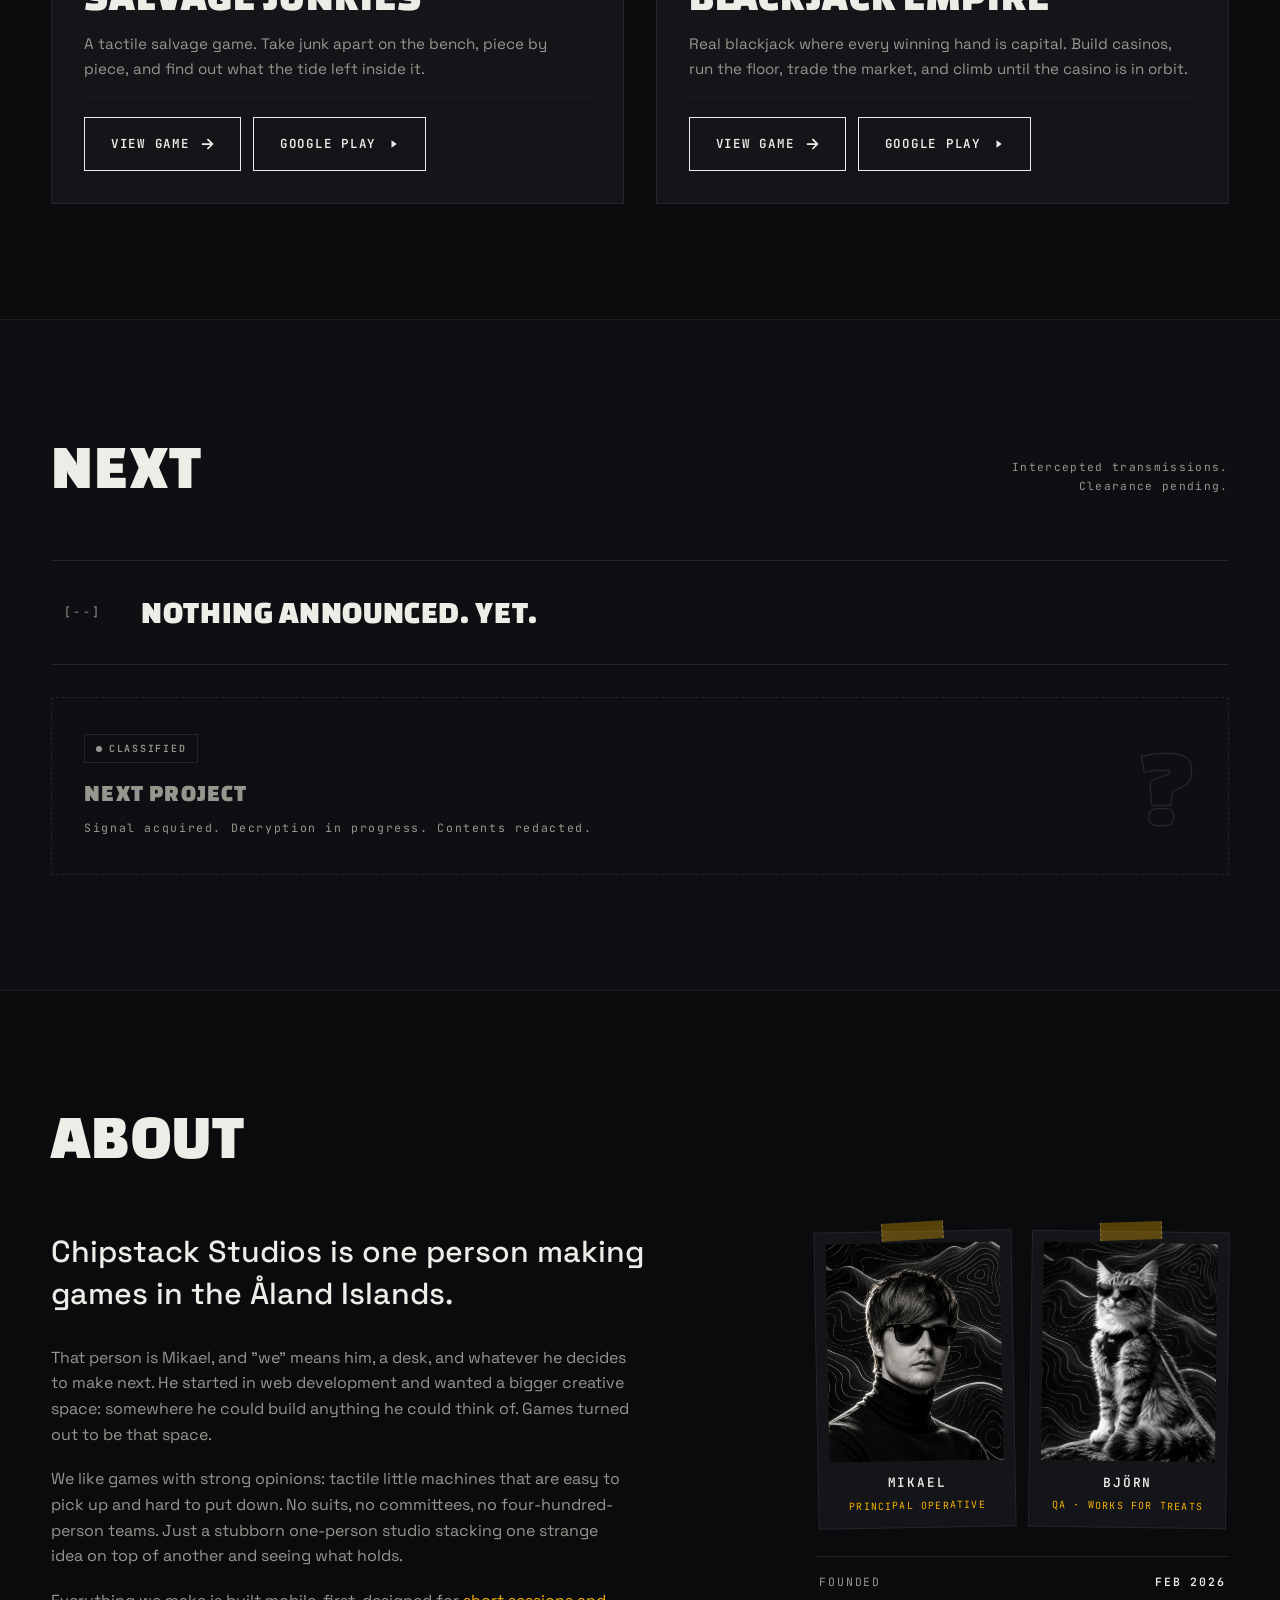
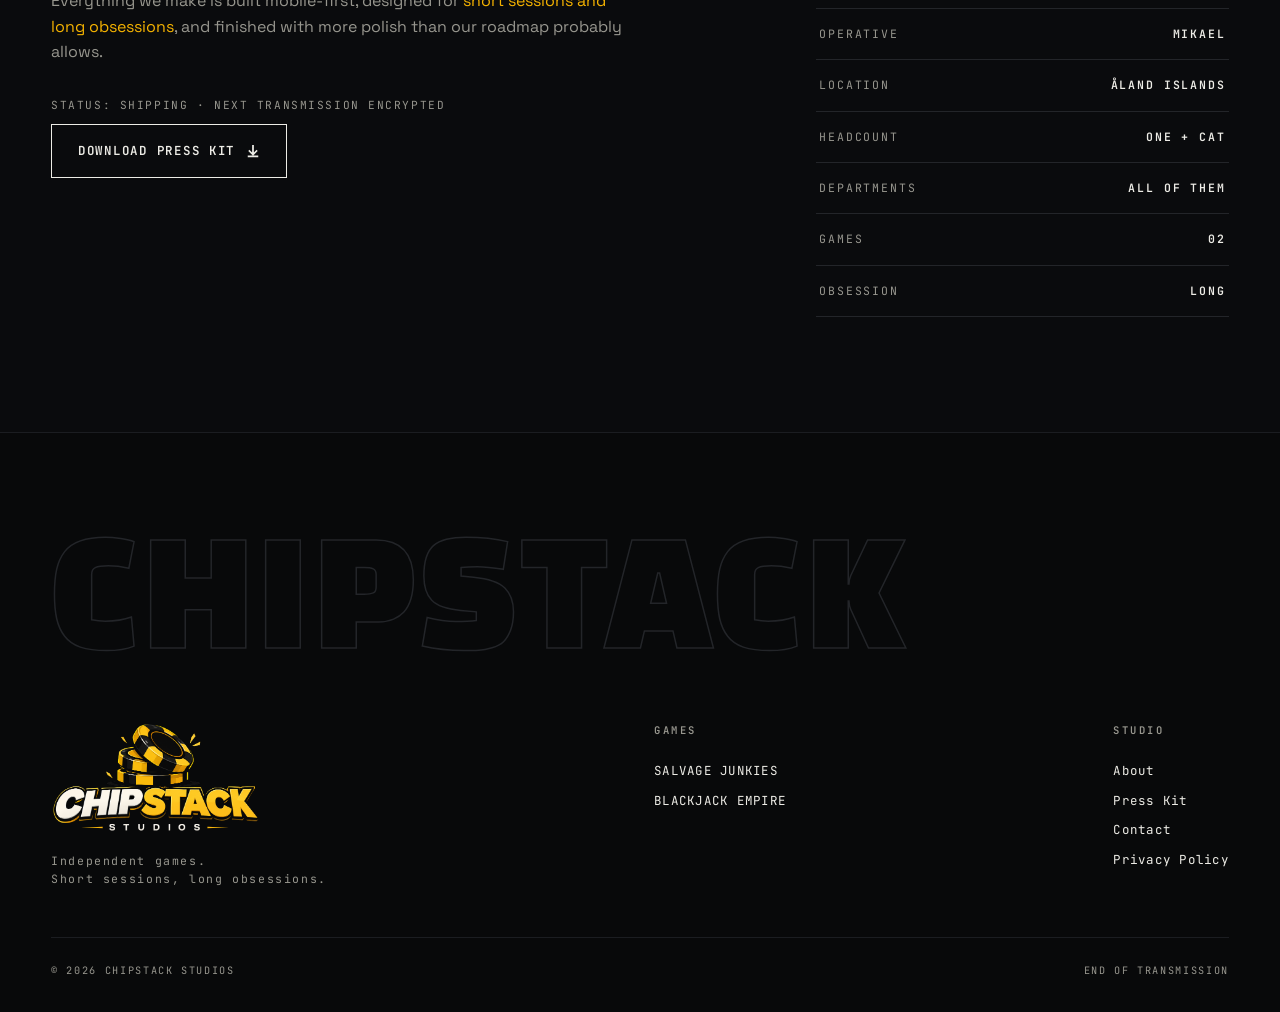
==== commit 8094fc2a: "Press kit, decrypt interactions, press states, vav.ax contact - press.html + downloadable presskit/ " ====
--- a/index.html
+++ b/index.html
@@ -20,7 +20,7 @@
   <link rel="preconnect" href="https://fonts.googleapis.com" />
   <link rel="preconnect" href="https://fonts.gstatic.com" crossorigin />
   <link href="https://fonts.googleapis.com/css2?family=Changa+One&family=JetBrains+Mono:wght@400;600&family=Space+Grotesk:wght@400;500;600&display=swap" rel="stylesheet" />
-  <link rel="stylesheet" href="css/style.css?v=2610b" />
+  <link rel="stylesheet" href="css/style.css?v=2610c" />
 </head>
 <body>
 
@@ -35,7 +35,8 @@
           <a href="#games">GAMES</a>
           <a href="#upcoming">NEXT</a>
           <a href="#about">ABOUT</a>
-          <a href="mailto:hello@chipstackstudios.com">CONTACT</a>
+          <a href="press.html">PRESS</a>
+          <a href="mailto:kontakt@vav.ax">CONTACT</a>
         </div>
         <button class="nav-toggle" id="nav-toggle" aria-label="Toggle menu" aria-expanded="false">
           <span></span><span></span><span></span>
@@ -87,7 +88,7 @@
       <div class="upcoming-slot">
         <div class="upcoming-slot-inner">
           <span class="status status--stealth">CLASSIFIED</span>
-          <h3>NEXT PROJECT</h3>
+          <h3 data-scramble>NEXT PROJECT</h3>
           <p class="mono-dim">Signal acquired. Decryption in progress. Contents redacted.</p>
         </div>
         <span class="upcoming-slot-mark">?</span>
@@ -123,6 +124,9 @@
             long obsessions</em>, and finished with more polish than our roadmap probably allows.
           </p>
           <p class="about-status mono-dim">STATUS: SHIPPING · NEXT TRANSMISSION ENCRYPTED</p>
+          <a class="btn btn--ghost about-press" href="presskit/chipstack-presskit.zip" download>DOWNLOAD PRESS KIT
+            <svg viewBox="0 0 16 16" width="14" height="14" aria-hidden="true"><path d="M8 2v9M4 8l4 4 4-4M3 14h10" stroke="currentColor" stroke-width="2" fill="none" stroke-linecap="square"/></svg>
+          </a>
         </div>
         <div class="about-side">
         <div class="personnel">
@@ -152,7 +156,7 @@
   <!-- ============ FOOTER ============ -->
   <footer class="site-footer">
     <div class="container">
-      <div class="footer-wordmark" aria-hidden="true">CHIPSTACK</div>
+      <div class="footer-wordmark" data-scramble aria-hidden="true">CHIPSTACK</div>
       <div class="footer-grid">
         <div class="footer-brand">
           <a class="footer-logo-link" href="index.html">
@@ -167,7 +171,8 @@
         <div class="footer-col">
           <h4>STUDIO</h4>
           <a href="#about">About</a>
-          <a href="mailto:hello@chipstackstudios.com">Contact</a>
+          <a href="press.html">Press Kit</a>
+          <a href="mailto:kontakt@vav.ax">Contact</a>
           <a href="privacy.html">Privacy Policy</a>
         </div>
       </div>
@@ -178,7 +183,7 @@
     </div>
   </footer>
 
-  <script src="js/games.js?v=2610b"></script>
-  <script src="js/main.js?v=2610b"></script>
+  <script src="js/games.js?v=2610c"></script>
+  <script src="js/main.js?v=2610c"></script>
 </body>
 </html>
--- a/css/style.css
+++ b/css/style.css
@@ -12,7 +12,7 @@
   --text:      #edece6;
   --muted:     #97968e;
   --accent:    #f5b301;
-  --accent-ink:#f5b301;
+  --accent-ink:rgb(245, 179, 1);
   --danger:    #ff6b2c;
   --nav-bg:      rgba(10,11,13,.78);
   --nav-menu-bg: rgba(10,11,13,.97);
@@ -139,6 +139,21 @@
   transform: translate(-3px, -3px);
   box-shadow: 5px 5px 0 rgba(245, 179, 1, .25);
 }
+
+.btn:active {
+  transform: translate(0, 0);
+  box-shadow: 1px 1px 0 var(--text);
+  transition-duration: .05s;
+}
+
+.file-card:active, .op-card:active, .shot:active,
+.kit-item:active, .res:active, .dossier:active {
+  transform: rotate(0) scale(.96);
+  filter: brightness(1.2);
+}
+.game-card:active { transform: translateY(-2px); }
+.upcoming-row:active { background: var(--panel); }
+.nav-links a:active { color: var(--accent-ink); }
 
 /* ---------- nav ---------- */
 
@@ -524,6 +539,7 @@
 .about-body { color: var(--muted); margin-bottom: 1.2rem; max-width: 58ch; }
 .about-body em { font-style: normal; color: var(--accent-ink); }
 .about-status { font-size: .7rem; letter-spacing: .14em; margin-top: 2rem; }
+.about-press { margin-top: .6rem; display: inline-flex; }
 
 .facts { border-top: 1px solid var(--line); }
 .fact {
@@ -1055,8 +1071,8 @@
   border-left: 4px solid var(--accent);
   box-shadow: 0 30px 80px rgba(0, 0, 0, .6);
   opacity: 0;
-  transform: translateY(16px);
-  transition: opacity .3s, transform .3s var(--ease);
+  transform: rotate(3.5deg) translateY(40px) scale(.94);
+  transition: opacity .35s, transform .45s var(--ease);
 }
 .char-modal.open .char-sheet { opacity: 1; transform: none; }
 .char-sheet::before {
@@ -1335,6 +1351,113 @@
 .prose ul { color: var(--muted); margin: 0 0 1rem 1.2rem; }
 .prose li { margin-bottom: .45rem; }
 .prose li::marker { color: var(--accent); }
+.prose a.btn--solid { color: #0a0b0d; }
+.prose a.btn--ghost { color: var(--text); }
+
+/* press kit */
+
+.prose--kit { max-width: 980px; }
+
+.kit-dl {
+  display: flex;
+  justify-content: space-between;
+  align-items: center;
+  gap: 1rem;
+  flex-wrap: wrap;
+  background: var(--panel);
+  border: 1px solid var(--line);
+  border-left: 4px solid var(--accent);
+  padding: 1.1rem 1.3rem;
+  margin: 1.4rem 0 .4rem;
+}
+.kit-dl-meta { display: flex; flex-direction: column; gap: .3rem; }
+.kit-dl-name { font-family: var(--font-mono); font-weight: 600; font-size: .8rem; letter-spacing: .14em; }
+.kit-dl-sub { font-family: var(--font-mono); font-size: .6rem; letter-spacing: .14em; color: var(--muted); }
+.kit-dl .btn:hover svg, .about-press:hover svg { transform: translateY(3px); }
+.prose--kit h2 { margin-top: 3.5rem; }
+
+.boiler {
+  position: relative;
+  background: var(--panel);
+  border: 1px solid var(--line);
+  border-left: 4px solid var(--accent);
+  padding: 1.4rem 1.5rem;
+  margin-bottom: 1.4rem;
+  cursor: copy;
+  transition: border-color .25s;
+}
+.boiler:hover { border-color: var(--accent); }
+.boiler::after {
+  content: "COPIED";
+  position: absolute;
+  top: 50%;
+  left: 50%;
+  transform: translate(-50%, -50%) rotate(-6deg);
+  font-family: var(--font-mono);
+  font-size: .8rem;
+  font-weight: 600;
+  letter-spacing: .32em;
+  color: var(--accent-ink);
+  border: 2px solid var(--accent);
+  background: rgba(5, 6, 8, .82);
+  padding: .5rem 1rem .4rem 1.3rem;
+  opacity: 0;
+  pointer-events: none;
+  transition: opacity .15s;
+}
+.boiler.copied::after { opacity: 1; }
+.boiler h4 { font-family: var(--font-mono); font-size: .62rem; letter-spacing: .18em; color: var(--accent-ink); margin: 1.1rem 0 .5rem; }
+.boiler h4:first-child { margin-top: 0; }
+.boiler p { margin-bottom: 0; }
+
+.facts--press { margin: 1.4rem 0 0; max-width: 460px; }
+
+.kit-grid {
+  display: grid;
+  grid-template-columns: repeat(auto-fill, minmax(160px, 1fr));
+  gap: .9rem;
+  margin-top: 1.2rem;
+}
+.kit-item {
+  background: var(--panel);
+  border: 1px solid var(--line);
+  overflow: hidden;
+  transition: border-color .25s, transform .25s var(--ease);
+}
+.kit-item:hover { border-color: var(--accent); transform: translateY(-3px); }
+.kit-item img { width: 100%; aspect-ratio: 1; object-fit: cover; display: block; }
+.kit-item figcaption {
+  display: flex;
+  justify-content: space-between;
+  align-items: center;
+  padding: .5rem .6rem;
+  font-family: var(--font-mono);
+  font-size: .58rem;
+  letter-spacing: .06em;
+  color: var(--muted);
+}
+.kit-item figcaption a {
+  color: var(--accent-ink);
+  text-decoration: none;
+  letter-spacing: .12em;
+}
+.kit-item figcaption a:hover { text-decoration: underline; }
+
+/* ---------- redaction ---------- */
+
+.redact {
+  color: transparent;
+  background: #000;
+  box-shadow: inset 0 0 0 1px rgba(255, 255, 255, .12);
+  padding: 0 .35em;
+  white-space: nowrap;
+  transition: background .9s var(--ease), color .9s var(--ease), box-shadow .9s var(--ease);
+}
+.redact.clear {
+  color: var(--accent-ink);
+  background: transparent;
+  box-shadow: none;
+}
 
 .noscript-note { font-family: var(--font-mono); font-size: .8rem; color: var(--muted); }
 .noscript-note a { color: var(--accent-ink); text-decoration: underline; }
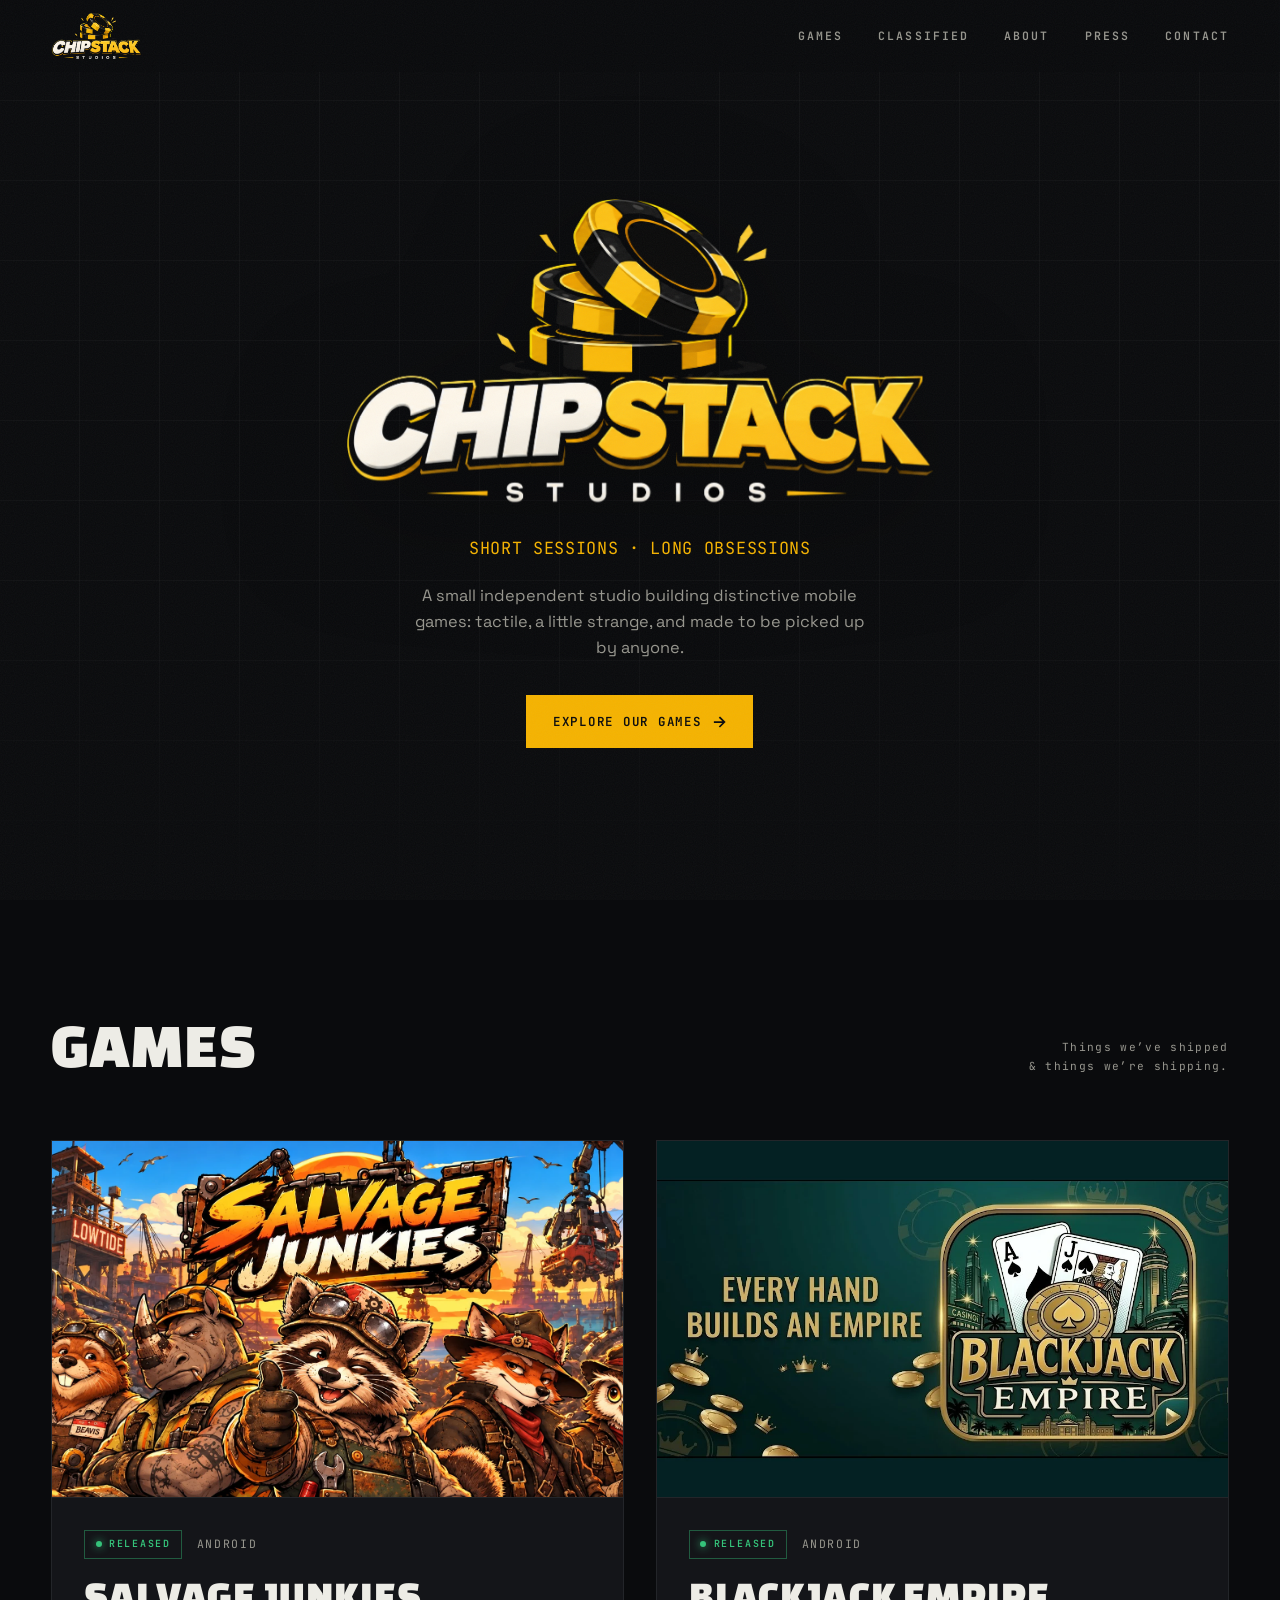
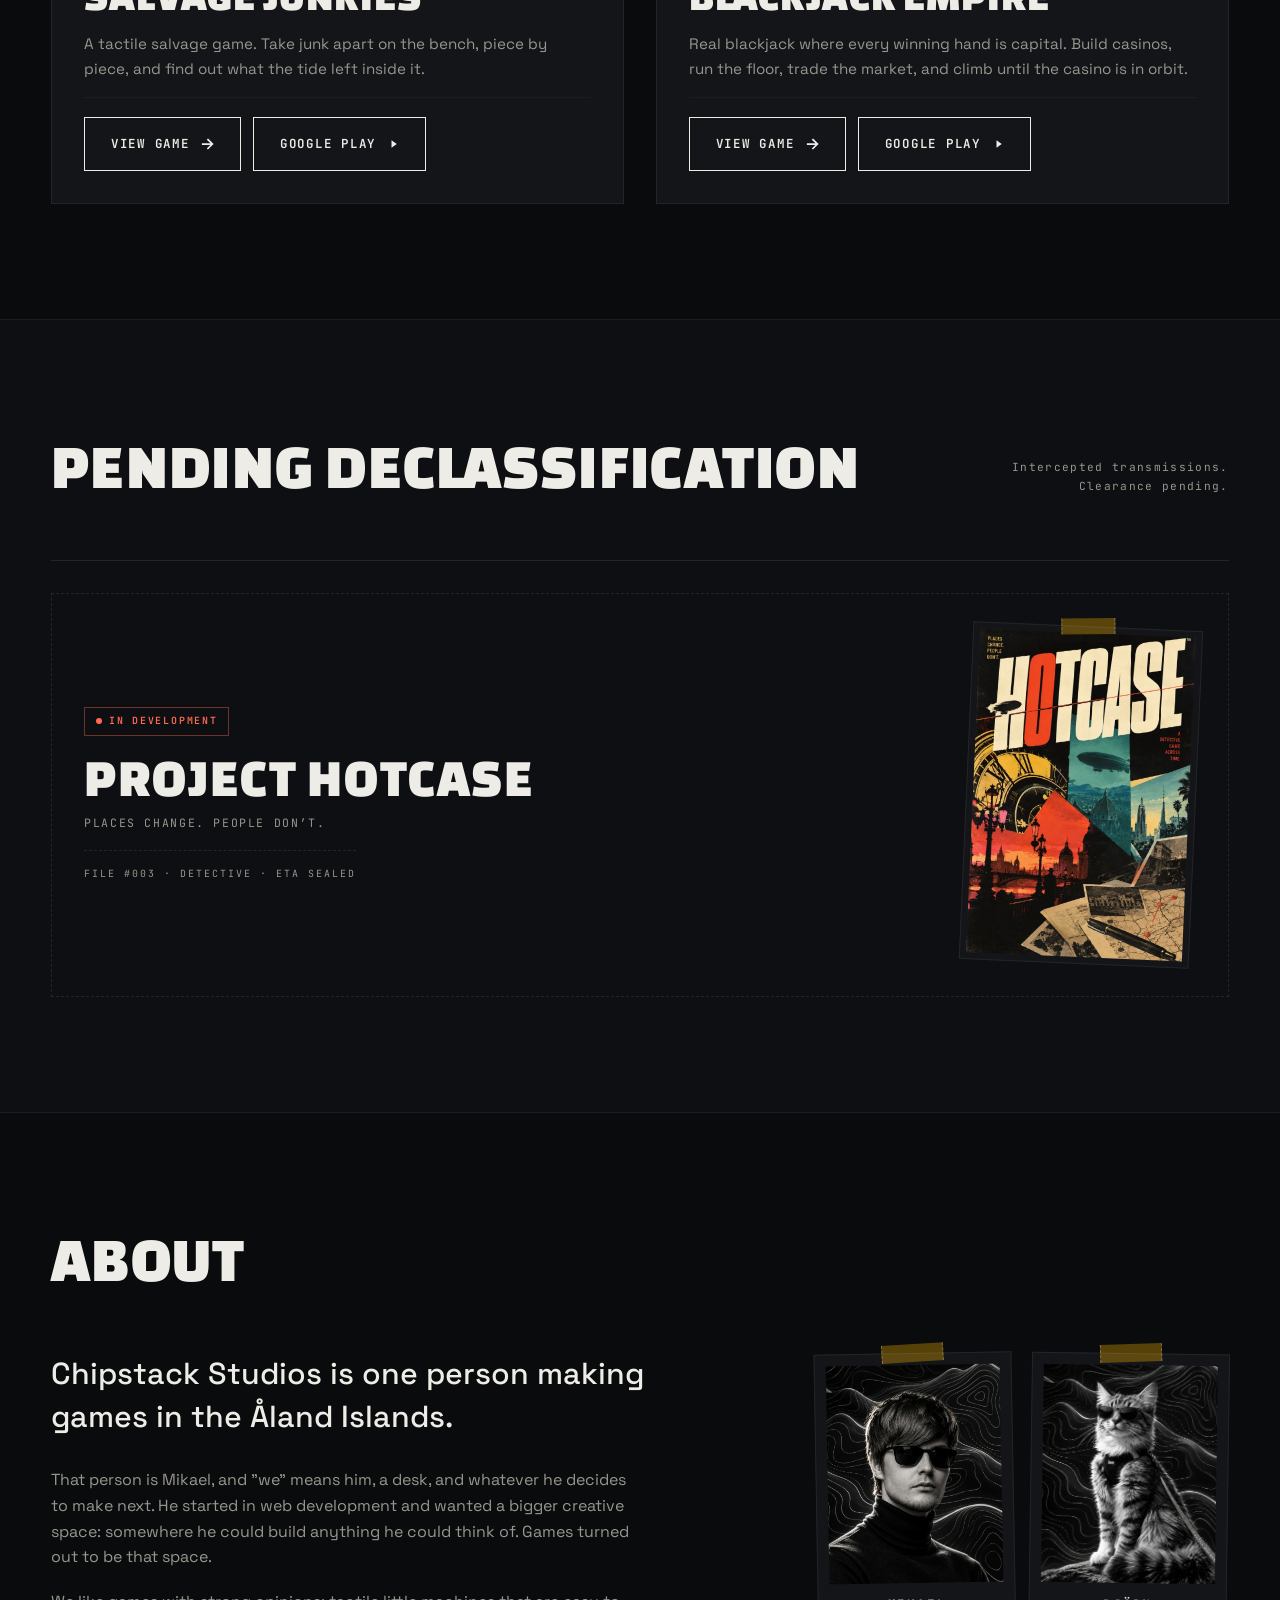
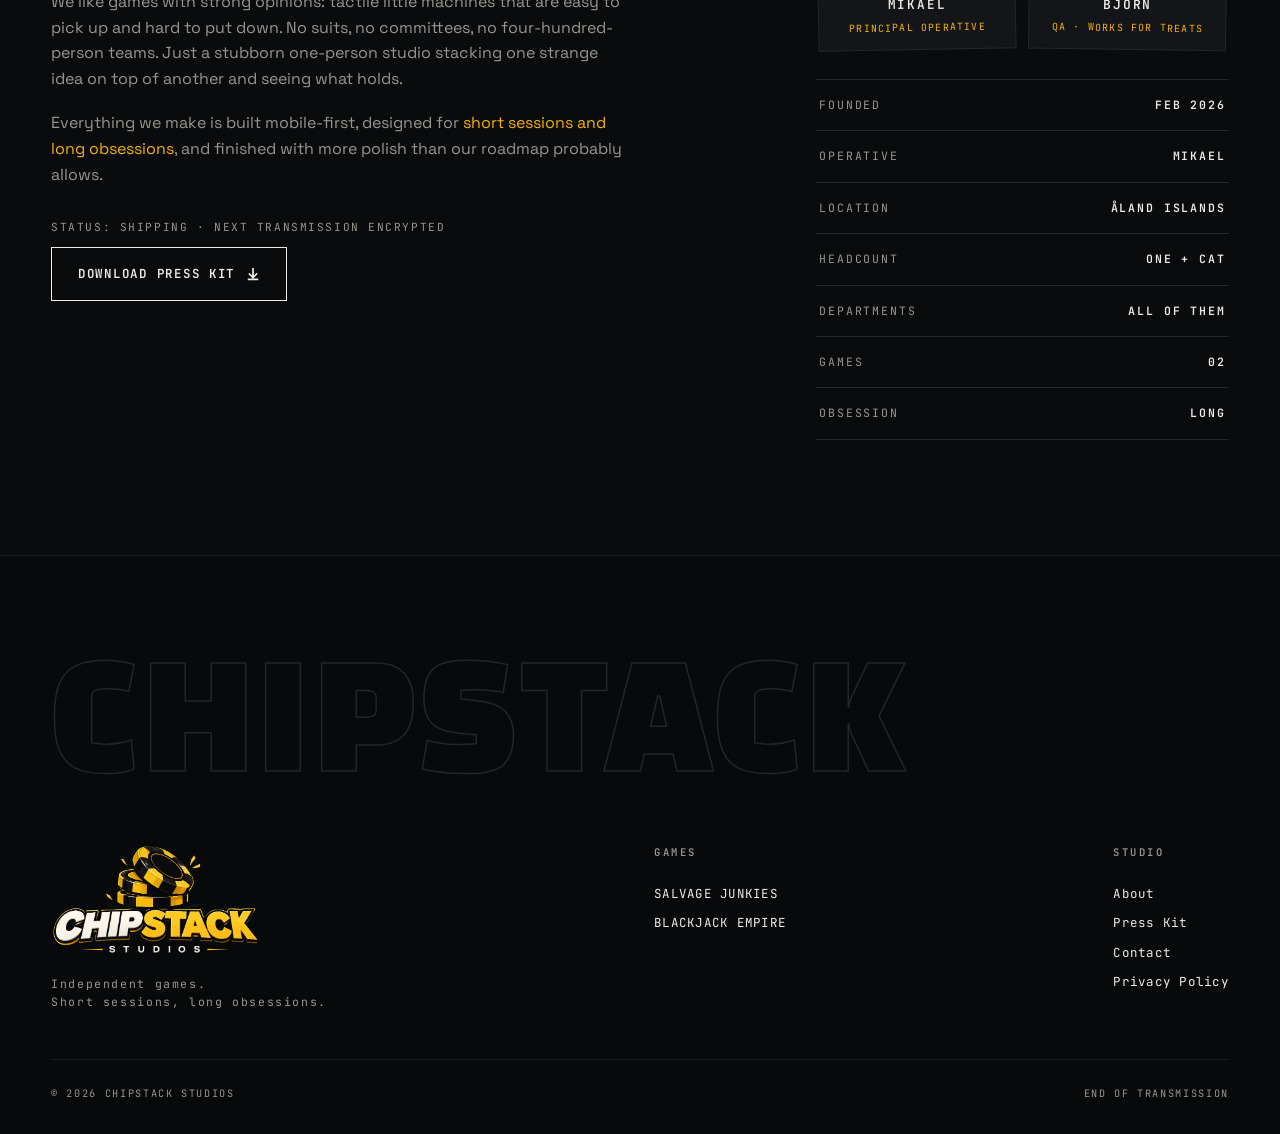
==== commit 8bde0fc4: "Announce PROJECT HOTCASE in declassified slot - NEXT section renamed PENDING DECLASSIFICATION, nav C" ====
--- a/index.html
+++ b/index.html
@@ -33,7 +33,7 @@
       <div class="nav-right">
         <div class="nav-links" id="nav-links">
           <a href="#games">GAMES</a>
-          <a href="#upcoming">NEXT</a>
+          <a href="#upcoming">CLASSIFIED</a>
           <a href="#about">ABOUT</a>
           <a href="press.html">PRESS</a>
           <a href="mailto:kontakt@vav.ax">CONTACT</a>
@@ -81,17 +81,20 @@
   <section class="section section--alt" id="upcoming">
     <div class="container">
       <div class="section-head">
-        <h2 class="section-title">NEXT</h2>
+        <h2 class="section-title">PENDING DECLASSIFICATION</h2>
         <p class="section-note">Intercepted transmissions.<br/>Clearance pending.</p>
       </div>
       <div class="upcoming-list" id="upcoming-list"></div>
-      <div class="upcoming-slot">
+      <div class="upcoming-slot" style="--accent:#e8442e;--accent-ink:#ff6a52">
         <div class="upcoming-slot-inner">
-          <span class="status status--stealth">CLASSIFIED</span>
-          <h3 data-scramble>NEXT PROJECT</h3>
-          <p class="mono-dim">Signal acquired. Decryption in progress. Contents redacted.</p>
+          <span class="status status--dev">IN DEVELOPMENT</span>
+          <h3 data-scramble>PROJECT HOTCASE</h3>
+          <p class="mono-dim">PLACES CHANGE. PEOPLE DON&rsquo;T.</p>
+          <p class="upcoming-slot-meta mono-dim">FILE #003 · DETECTIVE · ETA SEALED</p>
         </div>
-        <span class="upcoming-slot-mark">?</span>
+        <a class="upcoming-slot-art" href="img/hotcase/keyart.webp" target="_blank" rel="noopener" aria-label="HOTCASE key art, opens full size">
+          <img src="img/hotcase/keyart.webp" alt="HOTCASE key art — pulp collage of eras with the tagline 'Places change. People don't.'" />
+        </a>
       </div>
     </div>
   </section>
--- a/css/style.css
+++ b/css/style.css
@@ -500,13 +500,48 @@
   position: relative;
   overflow: hidden;
 }
+.upcoming-slot-art {
+  display: block;
+  flex-shrink: 0;
+  width: clamp(130px, 21vw, 230px);
+  background: var(--panel);
+  border: 1px solid var(--line);
+  padding: .4rem;
+  position: relative;
+  transform: rotate(2.5deg);
+  transition: transform .3s var(--ease), border-color .3s;
+}
+.upcoming-slot-art::before {
+  content: "";
+  position: absolute;
+  top: -9px;
+  left: 50%;
+  width: 52px;
+  height: 16px;
+  background: rgba(245, 179, 1, .32);
+  border-left: 1px dashed rgba(255,255,255,.25);
+  border-right: 1px dashed rgba(255,255,255,.25);
+  transform: translateX(-50%) rotate(-3deg);
+}
+.upcoming-slot-art img { display: block; width: 100%; }
+.upcoming-slot-art:hover { transform: rotate(0) translateY(-3px); border-color: var(--accent); }
+.upcoming-slot-art:active { transform: rotate(0) scale(.96); }
+
 .upcoming-slot-inner h3 {
   font-family: var(--font-display);
   font-weight: 400;
-  font-size: 1.5rem;
-  letter-spacing: .05em;
-  margin: .7rem 0 .4rem;
-  color: var(--muted);
+  font-size: clamp(2.2rem, 5vw, 3.4rem);
+  letter-spacing: .03em;
+  line-height: 1;
+  margin: .9rem 0 .6rem;
+}
+.upcoming-slot-meta {
+  margin-top: 1.1rem;
+  font-size: .62rem;
+  letter-spacing: .2em;
+  border-top: 1px dashed var(--line);
+  padding-top: .9rem;
+  display: inline-block;
 }
 .upcoming-slot-mark {
   font-family: var(--font-display);
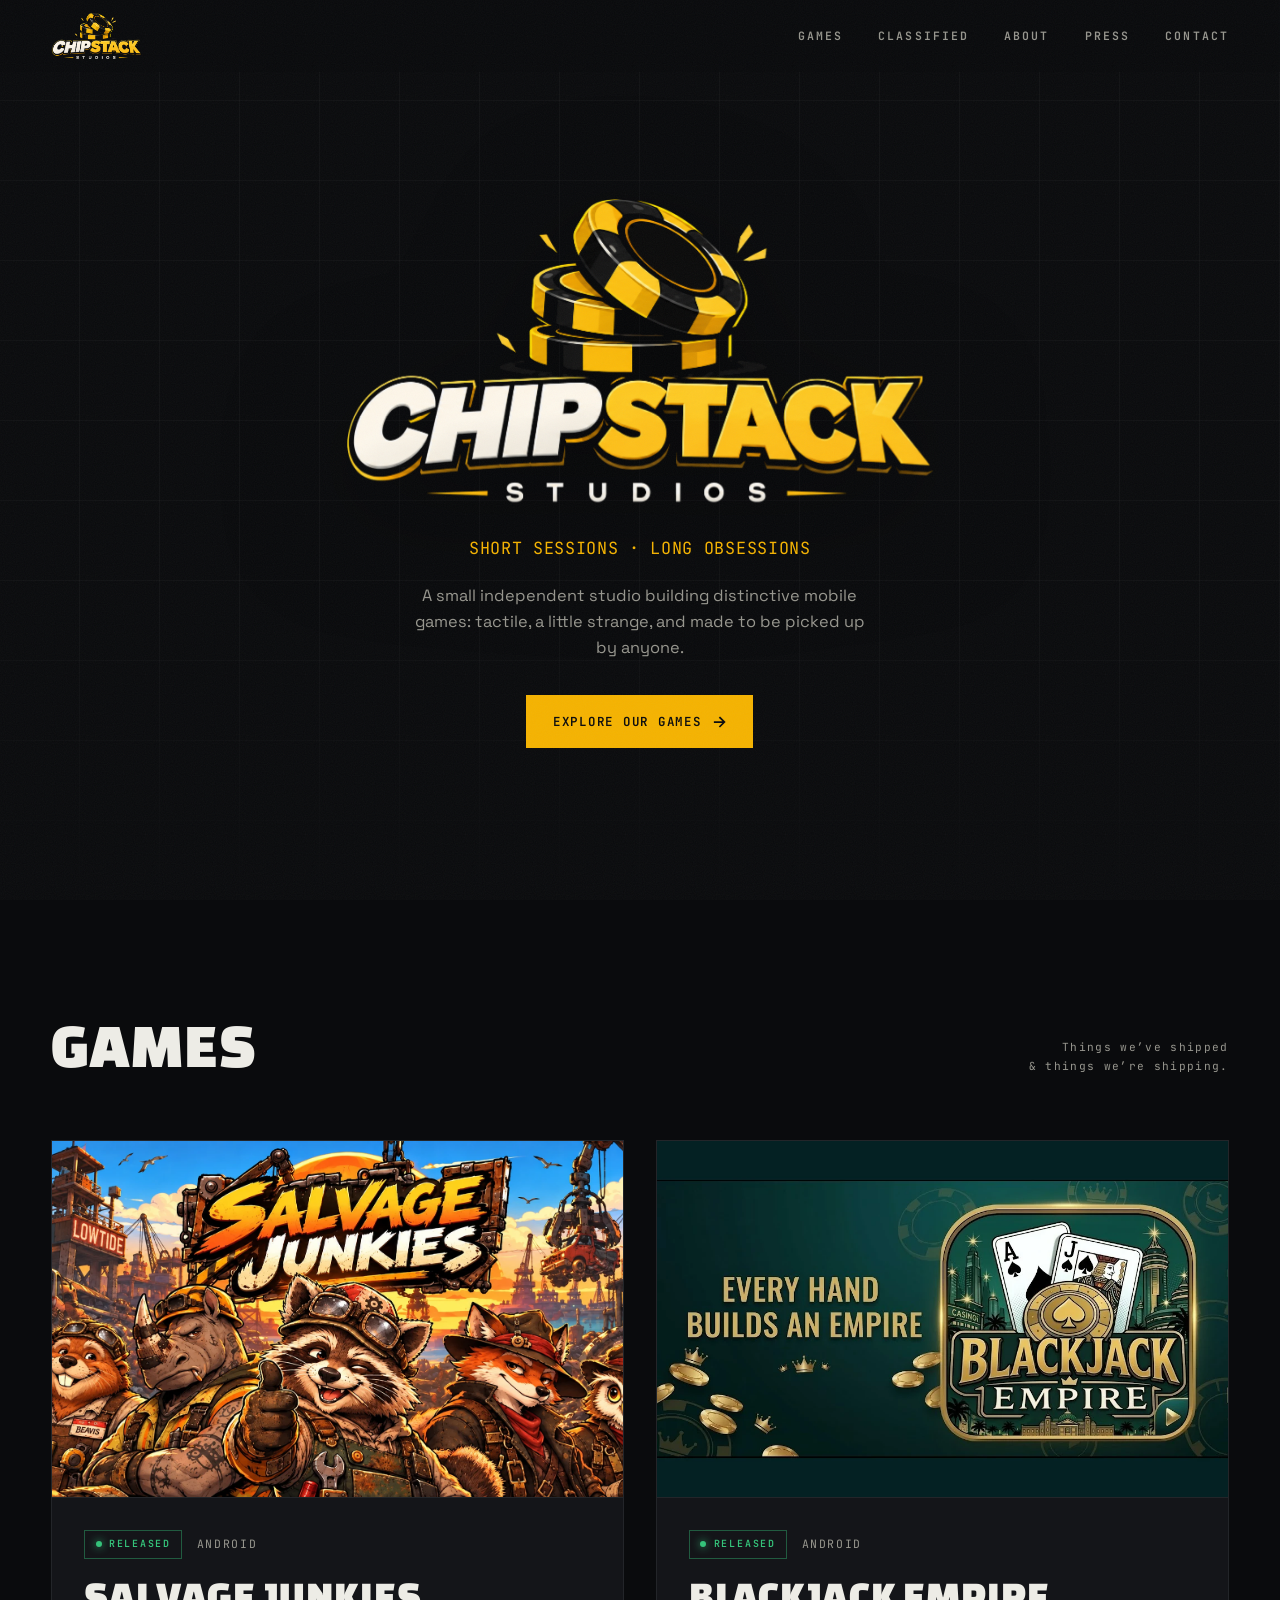
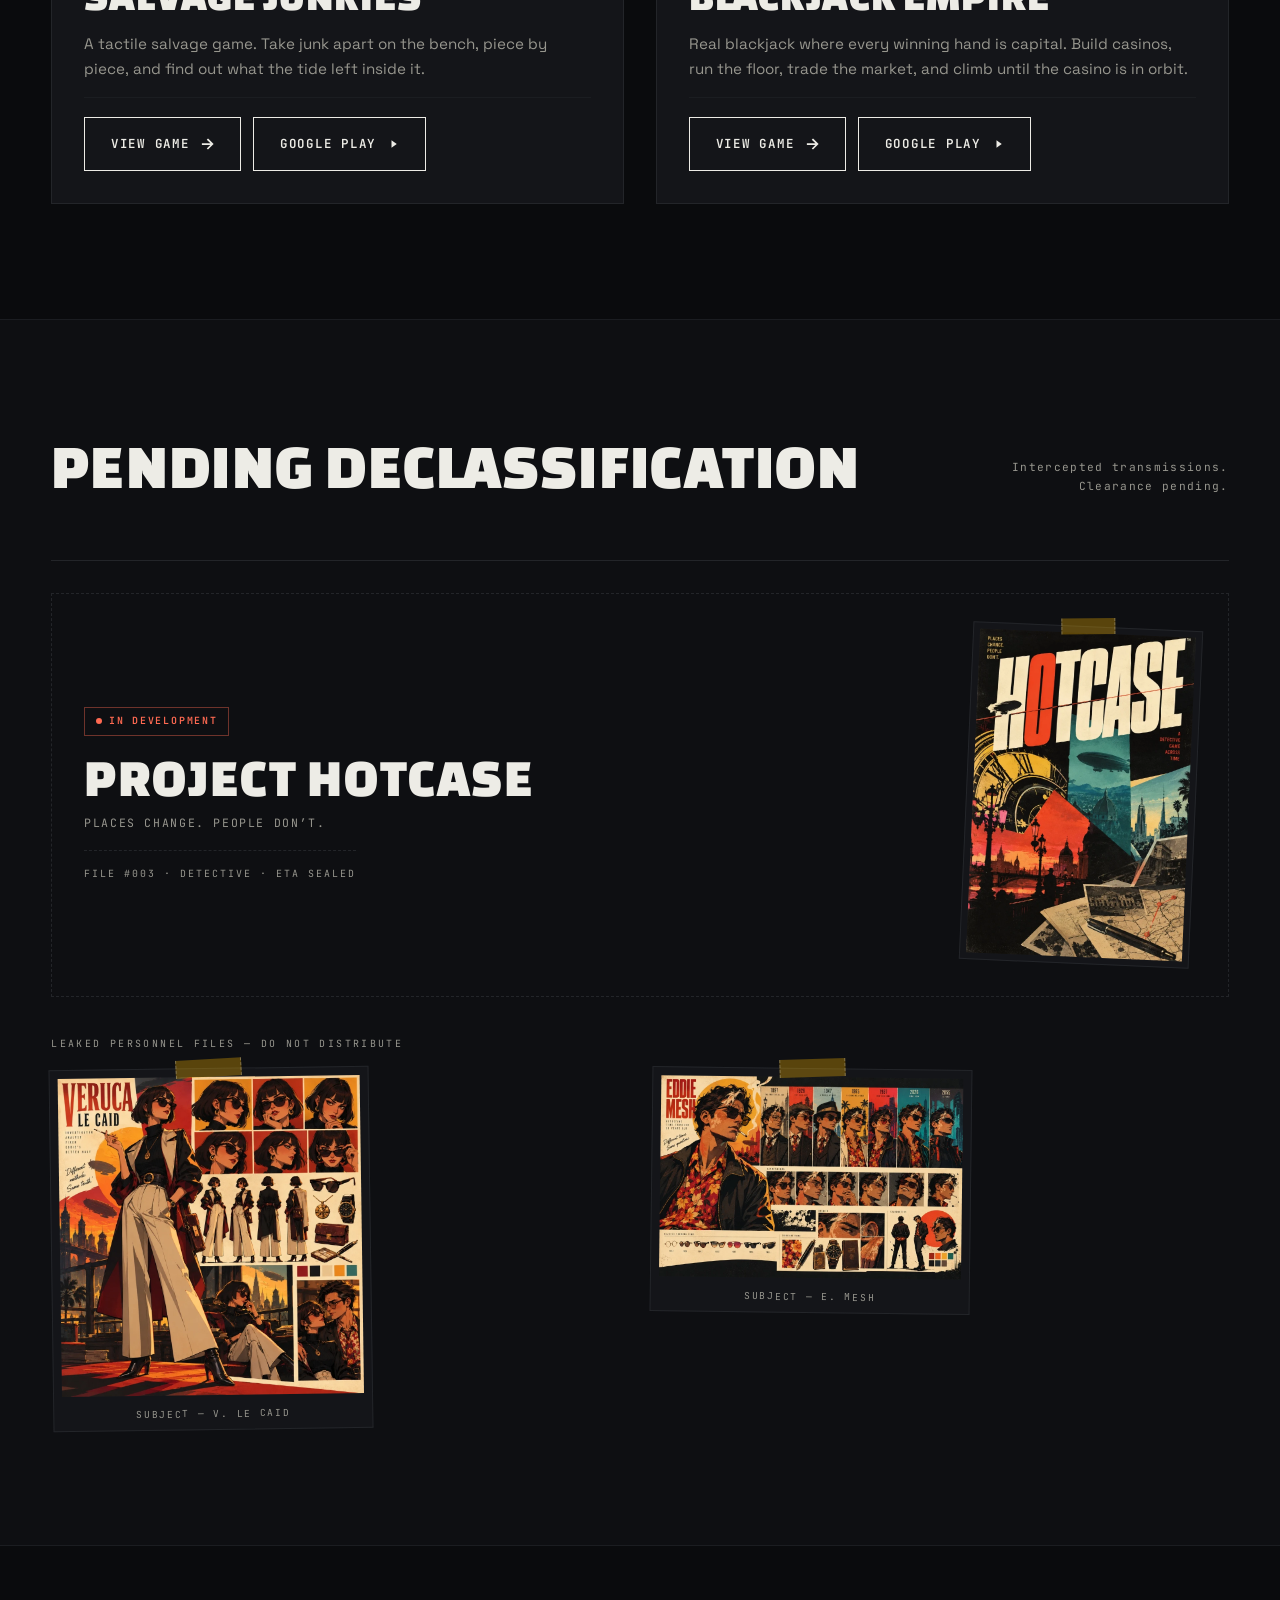
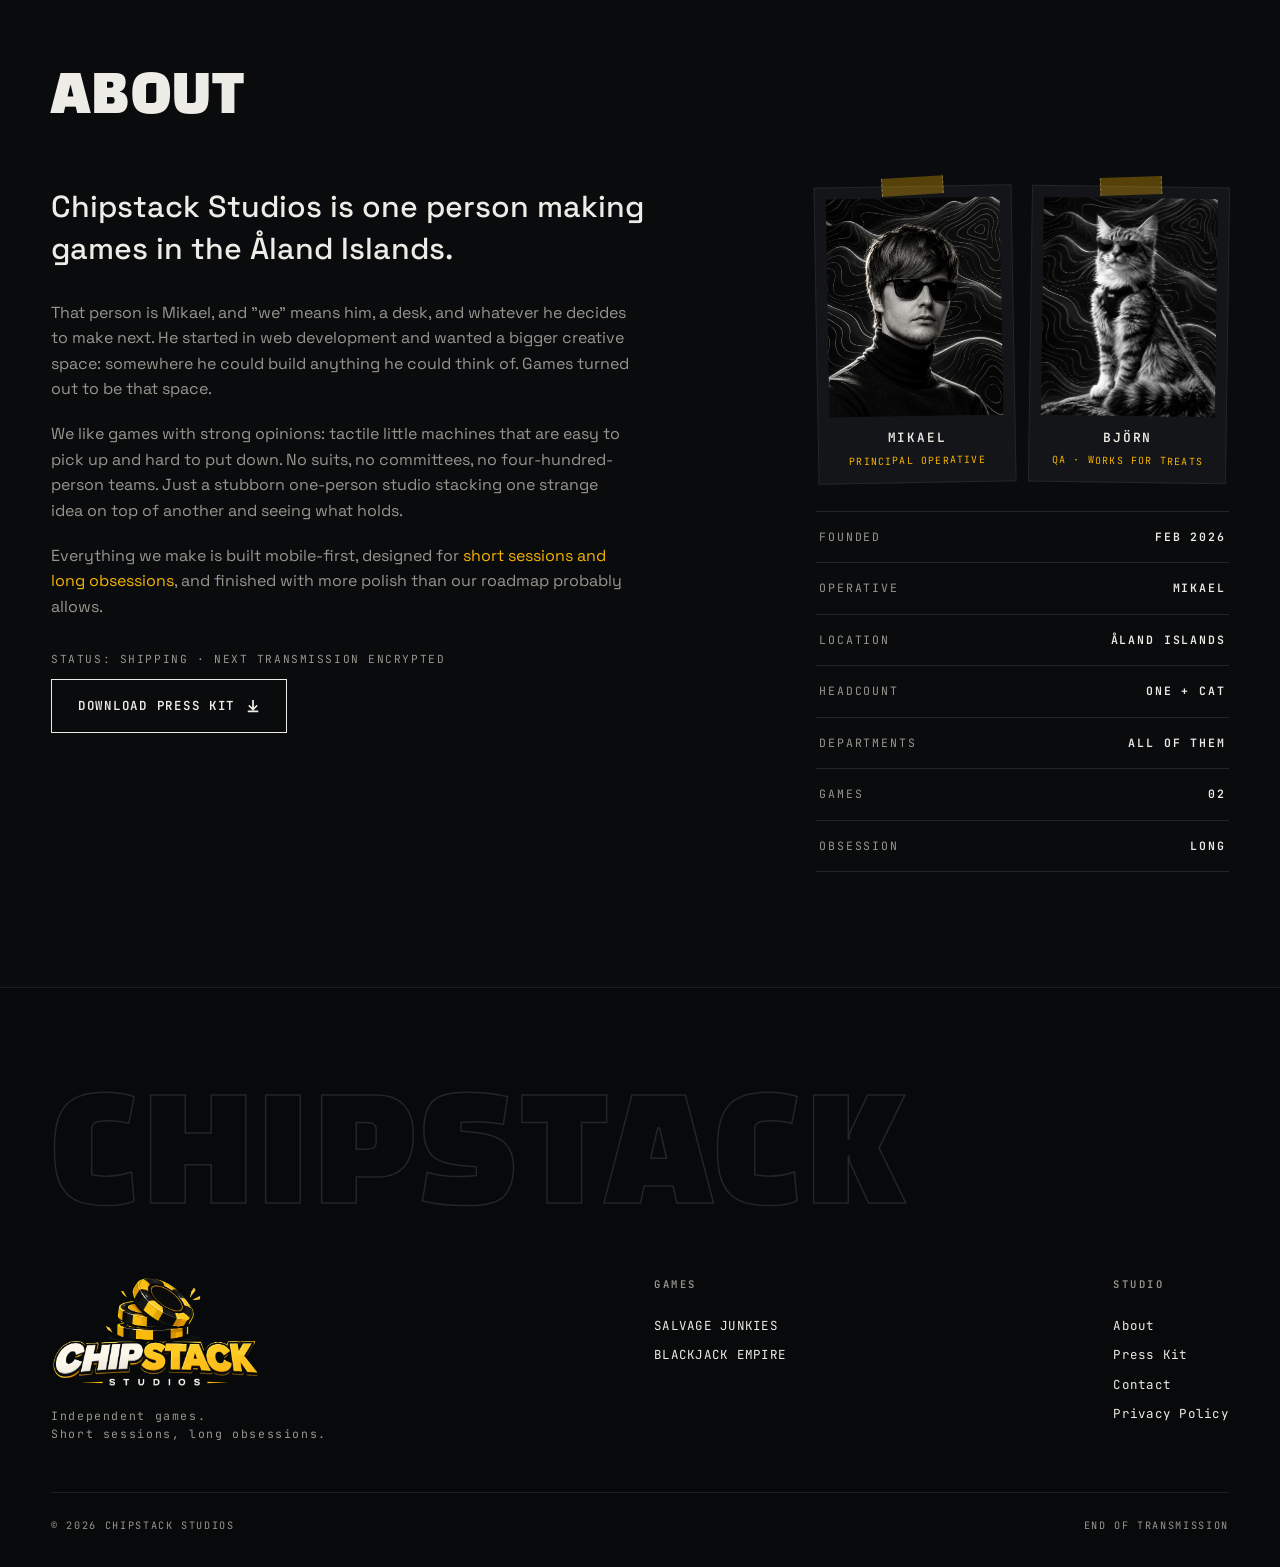
==== commit 70e8923f: "Leaked personnel files, image lightbox, kill tap highlights - Eddie + Veruca subject-file sheets pin" ====
--- a/index.html
+++ b/index.html
@@ -78,7 +78,7 @@
   </section>
 
   <!-- ============ NEXT ============ -->
-  <section class="section section--alt" id="upcoming">
+  <section class="section section--alt" id="upcoming" style="--accent:#e8442e;--accent-ink:#ff6a52">
     <div class="container">
       <div class="section-head">
         <h2 class="section-title">PENDING DECLASSIFICATION</h2>
@@ -92,9 +92,20 @@
           <p class="mono-dim">PLACES CHANGE. PEOPLE DON&rsquo;T.</p>
           <p class="upcoming-slot-meta mono-dim">FILE #003 · DETECTIVE · ETA SEALED</p>
         </div>
-        <a class="upcoming-slot-art" href="img/hotcase/keyart.webp" target="_blank" rel="noopener" aria-label="HOTCASE key art, opens full size">
+        <figure class="upcoming-slot-art">
           <img src="img/hotcase/keyart.webp" alt="HOTCASE key art — pulp collage of eras with the tagline 'Places change. People don't.'" />
-        </a>
+        </figure>
+      </div>
+      <p class="peek-label mono-dim">LEAKED PERSONNEL FILES — DO NOT DISTRIBUTE</p>
+      <div class="peek-row">
+        <figure class="peek-card">
+          <img src="img/hotcase/veruca.webp" alt="Character sheet for Veruca Le Caid — coordinator, strategist, handler" loading="lazy" />
+          <figcaption>SUBJECT — V. LE CAID</figcaption>
+        </figure>
+        <figure class="peek-card">
+          <img src="img/hotcase/eddie.webp" alt="Character sheet for Eddie Mesh — detective, time traveler" loading="lazy" />
+          <figcaption>SUBJECT — E. MESH</figcaption>
+        </figure>
       </div>
     </div>
   </section>
--- a/css/style.css
+++ b/css/style.css
@@ -28,7 +28,7 @@
   --ease: cubic-bezier(.22, 1, .36, 1);
 }
 
-* { box-sizing: border-box; margin: 0; padding: 0; }
+* { box-sizing: border-box; margin: 0; padding: 0; -webkit-tap-highlight-color: transparent; }
 
 html {
   scroll-behavior: smooth;
@@ -149,7 +149,6 @@
 .file-card:active, .op-card:active, .shot:active,
 .kit-item:active, .res:active, .dossier:active {
   transform: rotate(0) scale(.96);
-  filter: brightness(1.2);
 }
 .game-card:active { transform: translateY(-2px); }
 .upcoming-row:active { background: var(--panel); }
@@ -542,6 +541,86 @@
   border-top: 1px dashed var(--line);
   padding-top: .9rem;
   display: inline-block;
+}
+
+.peek-label {
+  margin: 2.4rem 0 1rem;
+  font-size: .62rem;
+  letter-spacing: .24em;
+}
+.peek-row {
+  display: grid;
+  grid-template-columns: 1fr 1fr;
+  gap: 1.4rem;
+  align-items: start;
+}
+.peek-card {
+  background: var(--panel);
+  border: 1px solid var(--line);
+  padding: .5rem;
+  position: relative;
+  max-width: 320px;
+  transition: transform .3s var(--ease), border-color .3s;
+}
+.peek-card::before {
+  content: "";
+  position: absolute;
+  top: -10px;
+  left: 50%;
+  width: 64px;
+  height: 18px;
+  background: rgba(245, 179, 1, .32);
+  border-left: 1px dashed rgba(255,255,255,.25);
+  border-right: 1px dashed rgba(255,255,255,.25);
+  transform: translateX(-50%) rotate(-2.5deg);
+}
+.peek-card:nth-child(odd)  { transform: rotate(-.8deg); }
+.peek-card:nth-child(even) { transform: rotate(.7deg); }
+.peek-card:hover { transform: rotate(0) translateY(-3px); border-color: var(--accent); }
+.peek-card img { display: block; width: 100%; }
+
+/* ---------- image zoom modal ---------- */
+
+.peek-card, .upcoming-slot-art { cursor: zoom-in; }
+.zoom-modal {
+  position: fixed;
+  inset: 0;
+  z-index: 400;
+  display: flex;
+  align-items: center;
+  justify-content: center;
+  padding: 4%;
+  visibility: hidden;
+}
+.zoom-modal.open { visibility: visible; }
+.zoom-back {
+  position: absolute;
+  inset: 0;
+  background: rgba(0, 0, 0, .85);
+  opacity: 0;
+  transition: opacity .3s;
+  cursor: zoom-out;
+}
+.zoom-modal.open .zoom-back { opacity: 1; }
+.zoom-img {
+  position: relative;
+  max-width: 92vw;
+  max-height: 88vh;
+  border: 1px solid var(--line);
+  box-shadow: 0 30px 80px rgba(0, 0, 0, .65);
+  opacity: 0;
+  transform: rotate(2deg) scale(.9);
+  transition: opacity .3s, transform .35s var(--ease);
+  cursor: zoom-out;
+}
+.zoom-modal.open .zoom-img { opacity: 1; transform: none; }
+.peek-card figcaption {
+  font-family: var(--font-mono);
+  font-size: .6rem;
+  letter-spacing: .18em;
+  color: var(--muted);
+  text-align: center;
+  padding-top: .65rem;
 }
 .upcoming-slot-mark {
   font-family: var(--font-display);
@@ -1556,6 +1635,8 @@
   .upcoming-plat { display: none; }
   .feature-grid { grid-template-columns: 1fr; }
   .footer-bottom { flex-direction: column; }
+  .peek-row { grid-template-columns: 1fr; }
+  .upcoming-slot { flex-wrap: wrap; }
 }
 
 /* ---------- reduced motion ---------- */
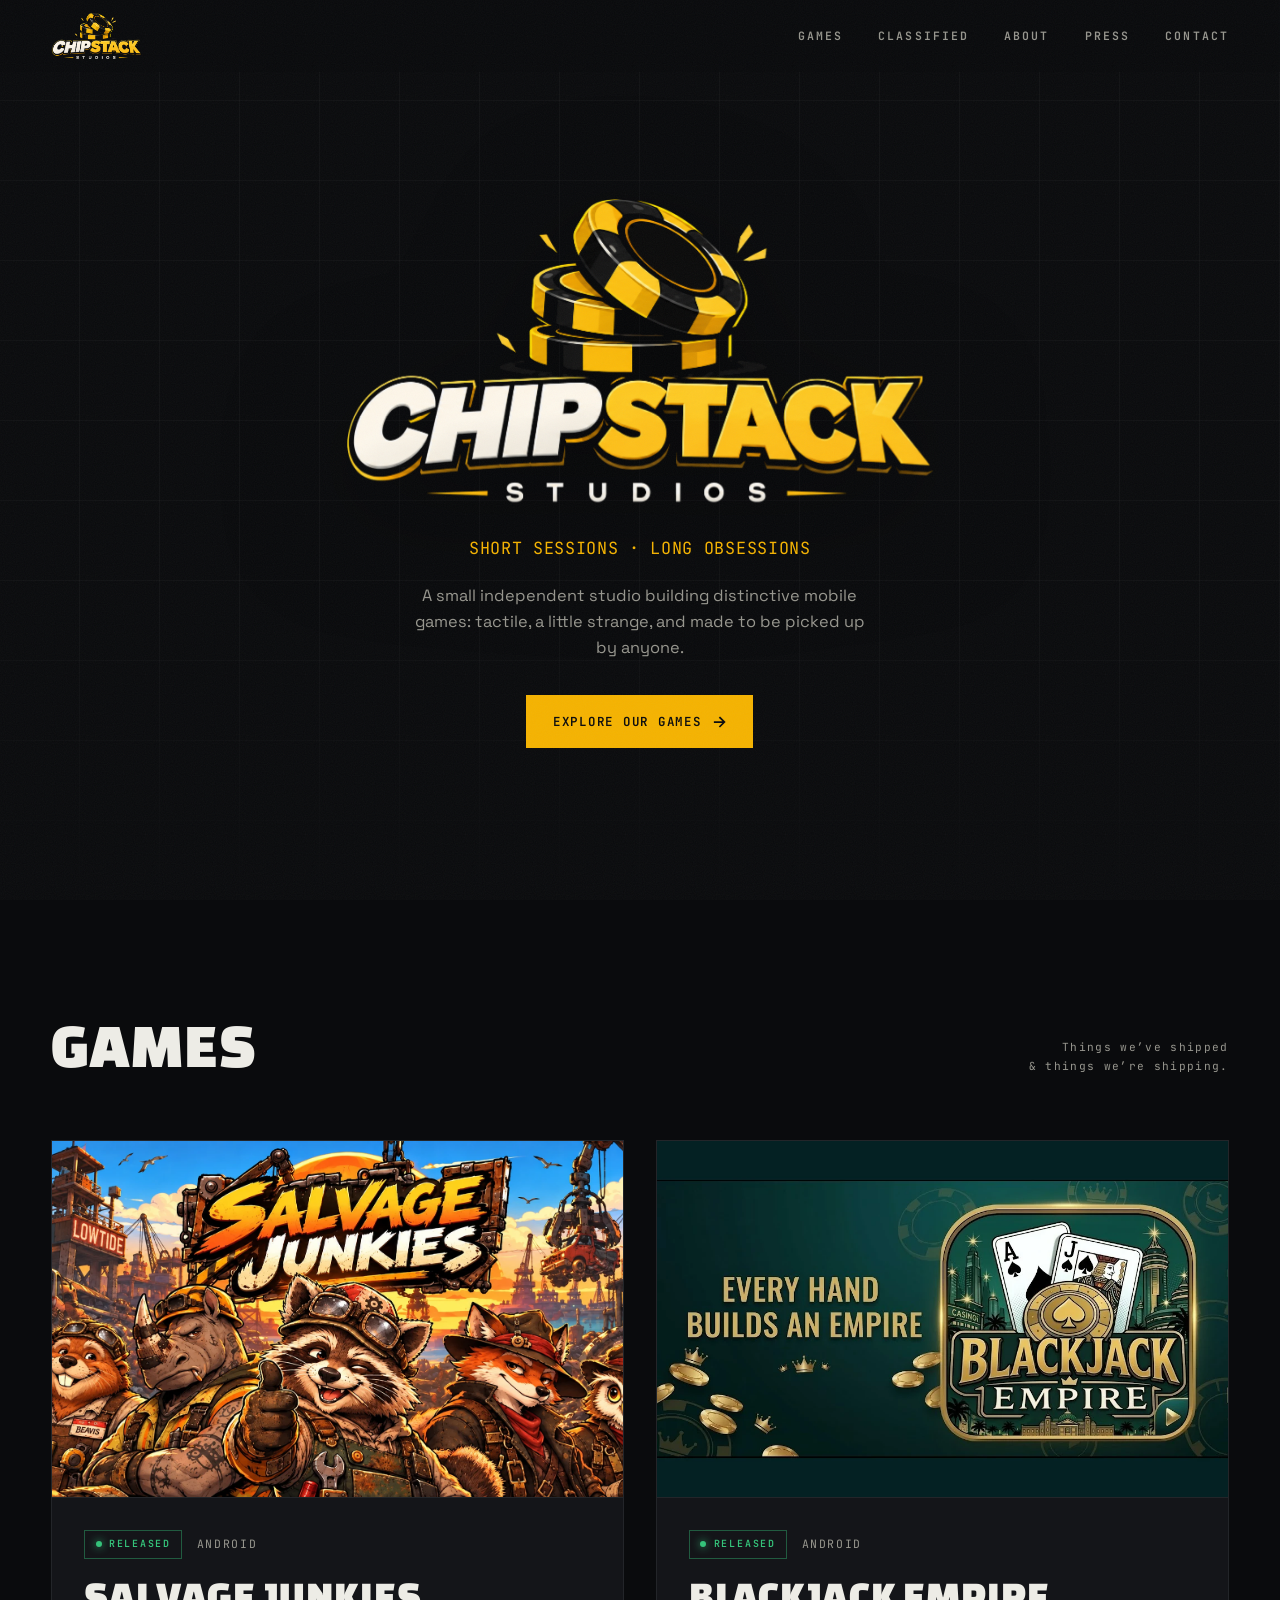
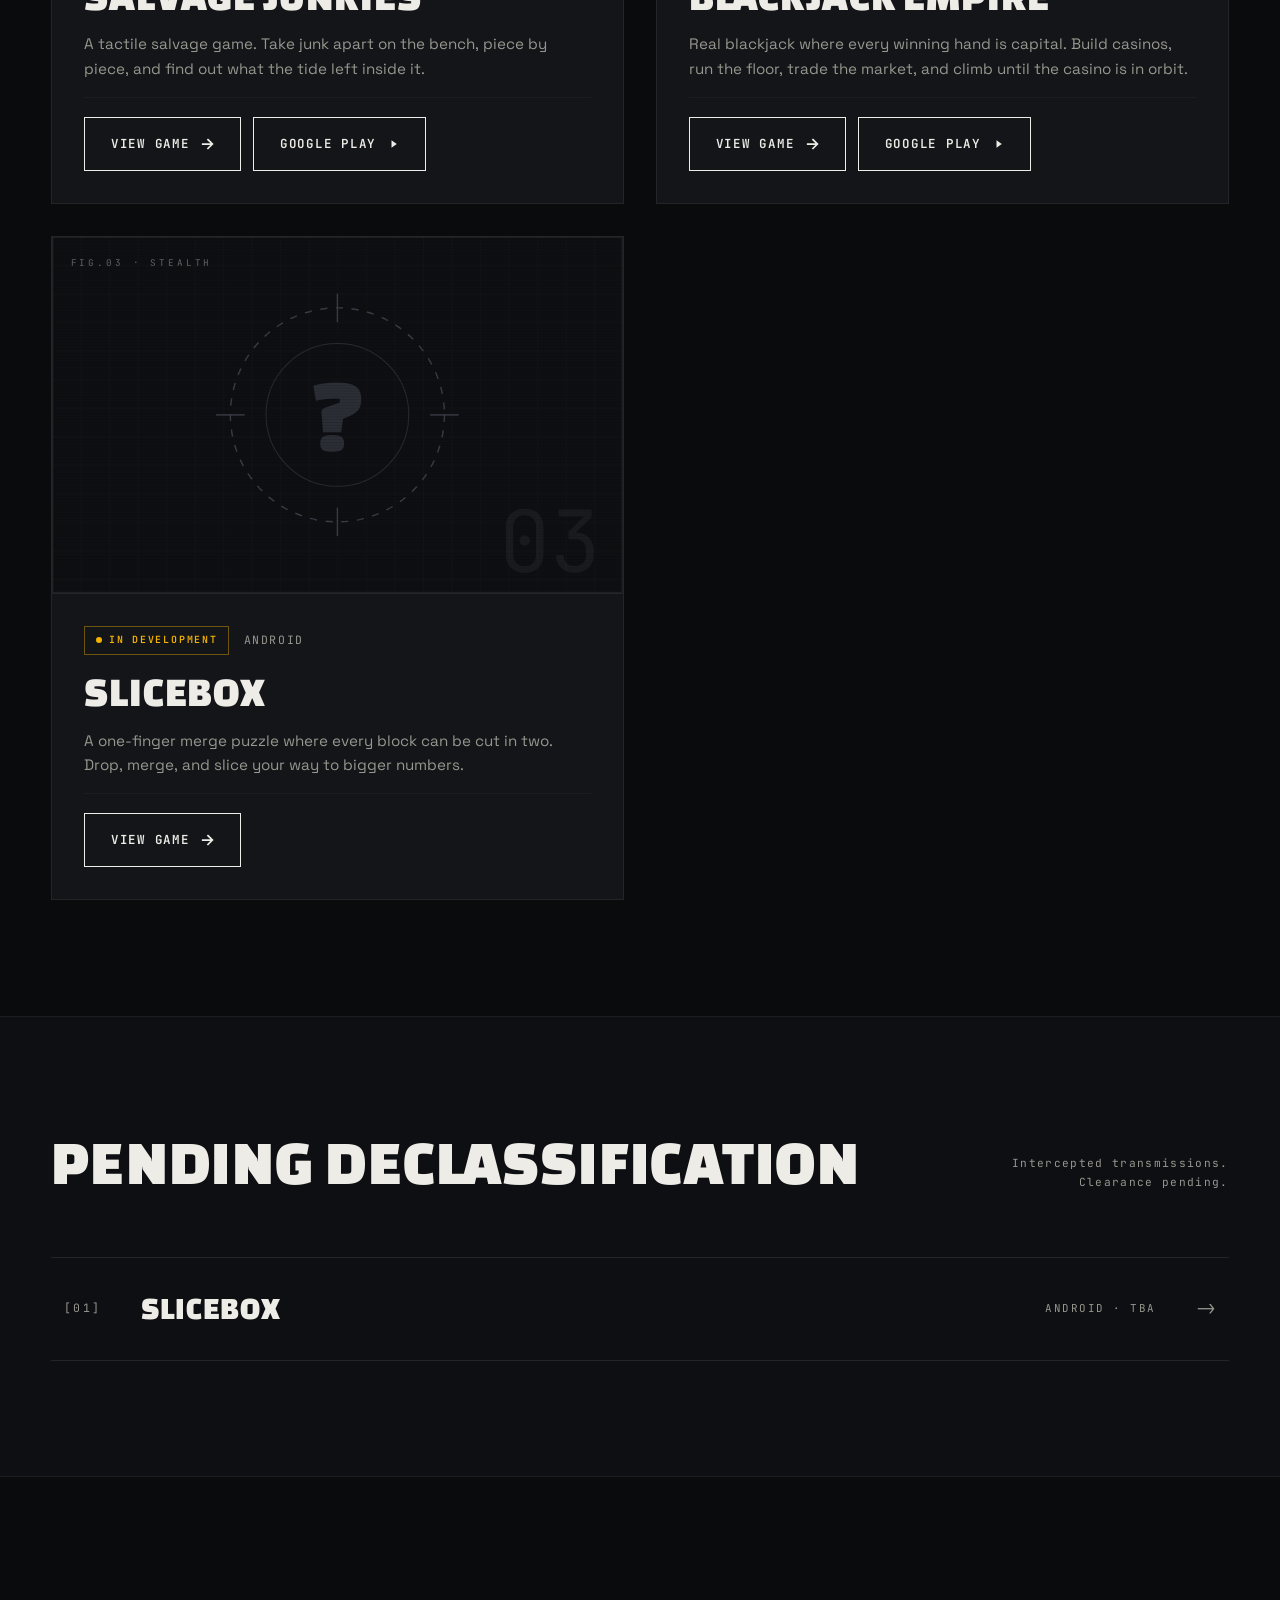
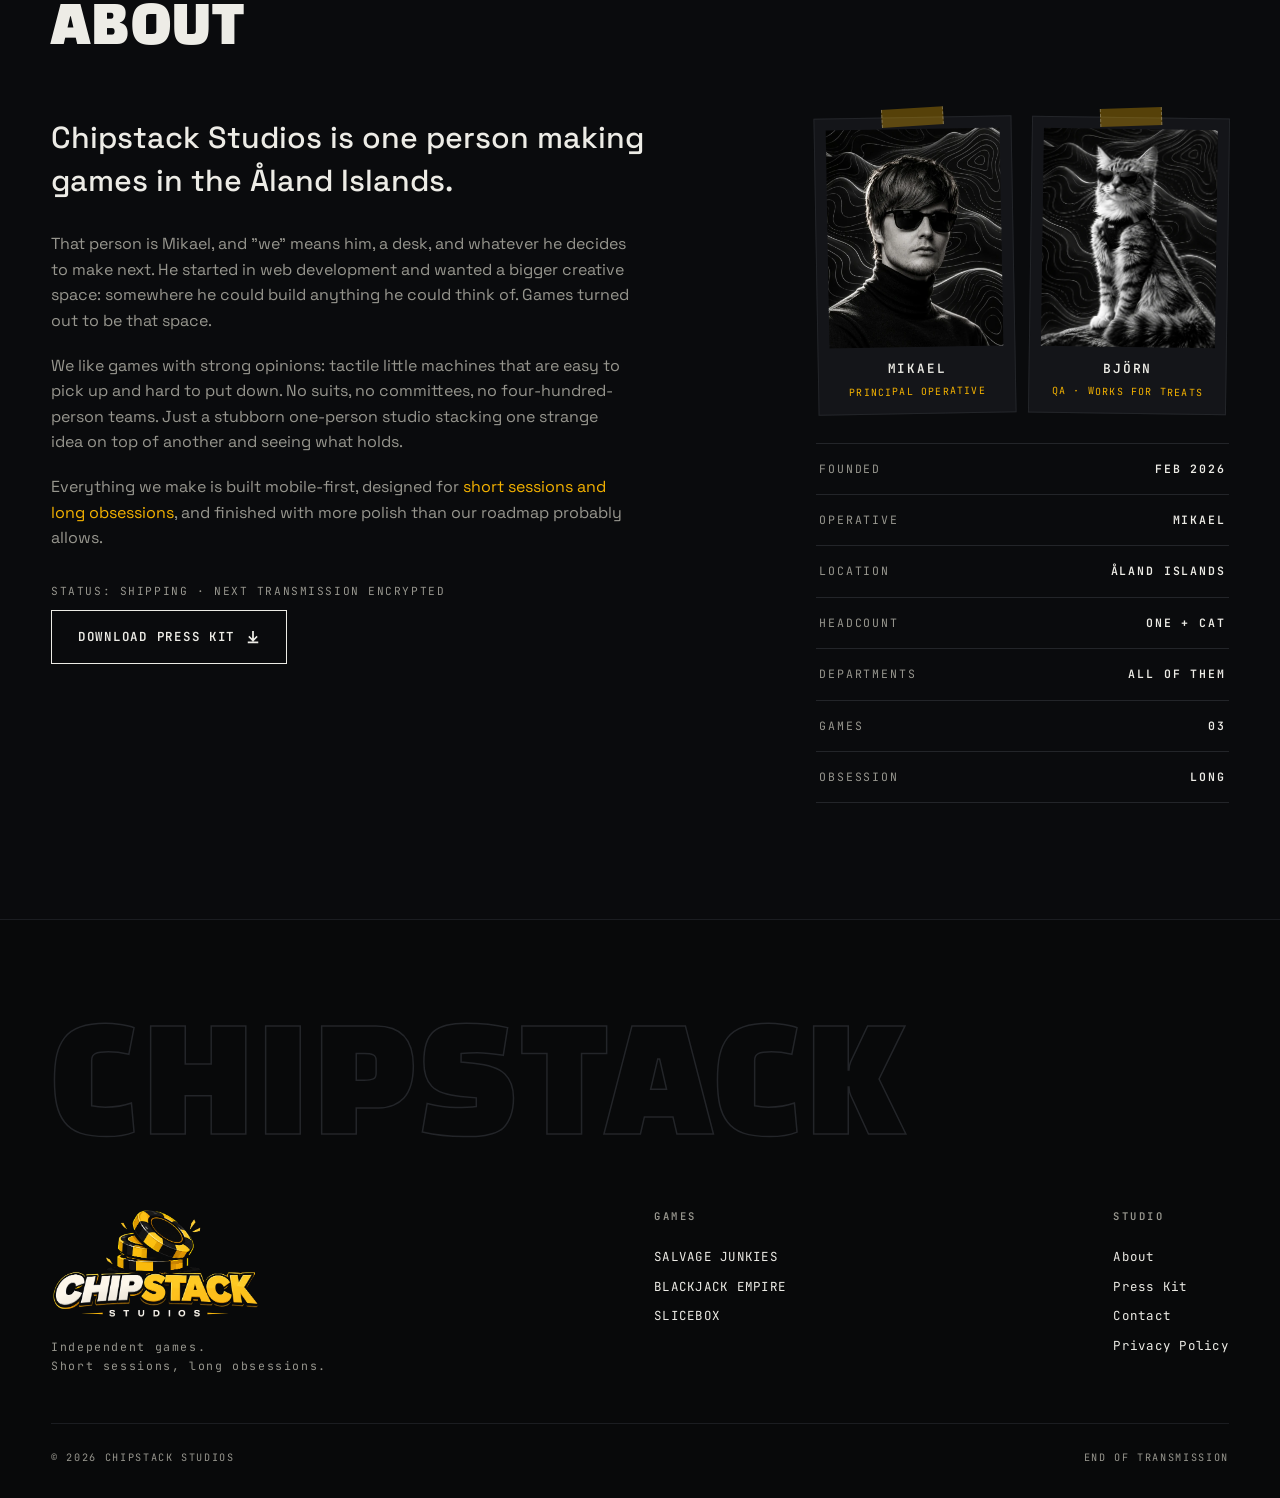
==== commit dd9a4fbb: "Add Slicebox, scrap HOTCASE, untrack working docs Slicebox joins the registry as an in-development m" ====
--- a/index.html
+++ b/index.html
@@ -20,7 +20,7 @@
   <link rel="preconnect" href="https://fonts.googleapis.com" />
   <link rel="preconnect" href="https://fonts.gstatic.com" crossorigin />
   <link href="https://fonts.googleapis.com/css2?family=Changa+One&family=JetBrains+Mono:wght@400;600&family=Space+Grotesk:wght@400;500;600&display=swap" rel="stylesheet" />
-  <link rel="stylesheet" href="css/style.css?v=2610c" />
+  <link rel="stylesheet" href="css/style.css?v=2610d" />
 </head>
 <body>
 
@@ -78,35 +78,13 @@
   </section>
 
   <!-- ============ NEXT ============ -->
-  <section class="section section--alt" id="upcoming" style="--accent:#e8442e;--accent-ink:#ff6a52">
+  <section class="section section--alt" id="upcoming">
     <div class="container">
       <div class="section-head">
         <h2 class="section-title">PENDING DECLASSIFICATION</h2>
         <p class="section-note">Intercepted transmissions.<br/>Clearance pending.</p>
       </div>
       <div class="upcoming-list" id="upcoming-list"></div>
-      <div class="upcoming-slot" style="--accent:#e8442e;--accent-ink:#ff6a52">
-        <div class="upcoming-slot-inner">
-          <span class="status status--dev">IN DEVELOPMENT</span>
-          <h3 data-scramble>PROJECT HOTCASE</h3>
-          <p class="mono-dim">PLACES CHANGE. PEOPLE DON&rsquo;T.</p>
-          <p class="upcoming-slot-meta mono-dim">FILE #003 · DETECTIVE · ETA SEALED</p>
-        </div>
-        <figure class="upcoming-slot-art">
-          <img src="img/hotcase/keyart.webp" alt="HOTCASE key art — pulp collage of eras with the tagline 'Places change. People don't.'" />
-        </figure>
-      </div>
-      <p class="peek-label mono-dim">LEAKED PERSONNEL FILES — DO NOT DISTRIBUTE</p>
-      <div class="peek-row">
-        <figure class="peek-card">
-          <img src="img/hotcase/veruca.webp" alt="Character sheet for Veruca Le Caid — coordinator, strategist, handler" loading="lazy" />
-          <figcaption>SUBJECT — V. LE CAID</figcaption>
-        </figure>
-        <figure class="peek-card">
-          <img src="img/hotcase/eddie.webp" alt="Character sheet for Eddie Mesh — detective, time traveler" loading="lazy" />
-          <figcaption>SUBJECT — E. MESH</figcaption>
-        </figure>
-      </div>
     </div>
   </section>
 
@@ -197,7 +175,7 @@
     </div>
   </footer>
 
-  <script src="js/games.js?v=2610c"></script>
-  <script src="js/main.js?v=2610c"></script>
+  <script src="js/games.js?v=2610d"></script>
+  <script src="js/main.js?v=2610d"></script>
 </body>
 </html>
--- a/css/style.css
+++ b/css/style.css
@@ -487,149 +487,6 @@
   transition: transform .3s var(--ease), color .25s;
 }
 .upcoming-row:hover .upcoming-arrow { transform: translateX(6px); color: var(--game-accent); }
-
-.upcoming-slot {
-  margin-top: 2rem;
-  border: 1px dashed var(--line);
-  padding: 2rem;
-  display: flex;
-  align-items: center;
-  justify-content: space-between;
-  gap: 2rem;
-  position: relative;
-  overflow: hidden;
-}
-.upcoming-slot-art {
-  display: block;
-  flex-shrink: 0;
-  width: clamp(130px, 21vw, 230px);
-  background: var(--panel);
-  border: 1px solid var(--line);
-  padding: .4rem;
-  position: relative;
-  transform: rotate(2.5deg);
-  transition: transform .3s var(--ease), border-color .3s;
-}
-.upcoming-slot-art::before {
-  content: "";
-  position: absolute;
-  top: -9px;
-  left: 50%;
-  width: 52px;
-  height: 16px;
-  background: rgba(245, 179, 1, .32);
-  border-left: 1px dashed rgba(255,255,255,.25);
-  border-right: 1px dashed rgba(255,255,255,.25);
-  transform: translateX(-50%) rotate(-3deg);
-}
-.upcoming-slot-art img { display: block; width: 100%; }
-.upcoming-slot-art:hover { transform: rotate(0) translateY(-3px); border-color: var(--accent); }
-.upcoming-slot-art:active { transform: rotate(0) scale(.96); }
-
-.upcoming-slot-inner h3 {
-  font-family: var(--font-display);
-  font-weight: 400;
-  font-size: clamp(2.2rem, 5vw, 3.4rem);
-  letter-spacing: .03em;
-  line-height: 1;
-  margin: .9rem 0 .6rem;
-}
-.upcoming-slot-meta {
-  margin-top: 1.1rem;
-  font-size: .62rem;
-  letter-spacing: .2em;
-  border-top: 1px dashed var(--line);
-  padding-top: .9rem;
-  display: inline-block;
-}
-
-.peek-label {
-  margin: 2.4rem 0 1rem;
-  font-size: .62rem;
-  letter-spacing: .24em;
-}
-.peek-row {
-  display: grid;
-  grid-template-columns: 1fr 1fr;
-  gap: 1.4rem;
-  align-items: start;
-}
-.peek-card {
-  background: var(--panel);
-  border: 1px solid var(--line);
-  padding: .5rem;
-  position: relative;
-  max-width: 320px;
-  transition: transform .3s var(--ease), border-color .3s;
-}
-.peek-card::before {
-  content: "";
-  position: absolute;
-  top: -10px;
-  left: 50%;
-  width: 64px;
-  height: 18px;
-  background: rgba(245, 179, 1, .32);
-  border-left: 1px dashed rgba(255,255,255,.25);
-  border-right: 1px dashed rgba(255,255,255,.25);
-  transform: translateX(-50%) rotate(-2.5deg);
-}
-.peek-card:nth-child(odd)  { transform: rotate(-.8deg); }
-.peek-card:nth-child(even) { transform: rotate(.7deg); }
-.peek-card:hover { transform: rotate(0) translateY(-3px); border-color: var(--accent); }
-.peek-card img { display: block; width: 100%; }
-
-/* ---------- image zoom modal ---------- */
-
-.peek-card, .upcoming-slot-art { cursor: zoom-in; }
-.zoom-modal {
-  position: fixed;
-  inset: 0;
-  z-index: 400;
-  display: flex;
-  align-items: center;
-  justify-content: center;
-  padding: 4%;
-  visibility: hidden;
-}
-.zoom-modal.open { visibility: visible; }
-.zoom-back {
-  position: absolute;
-  inset: 0;
-  background: rgba(0, 0, 0, .85);
-  opacity: 0;
-  transition: opacity .3s;
-  cursor: zoom-out;
-}
-.zoom-modal.open .zoom-back { opacity: 1; }
-.zoom-img {
-  position: relative;
-  max-width: 92vw;
-  max-height: 88vh;
-  border: 1px solid var(--line);
-  box-shadow: 0 30px 80px rgba(0, 0, 0, .65);
-  opacity: 0;
-  transform: rotate(2deg) scale(.9);
-  transition: opacity .3s, transform .35s var(--ease);
-  cursor: zoom-out;
-}
-.zoom-modal.open .zoom-img { opacity: 1; transform: none; }
-.peek-card figcaption {
-  font-family: var(--font-mono);
-  font-size: .6rem;
-  letter-spacing: .18em;
-  color: var(--muted);
-  text-align: center;
-  padding-top: .65rem;
-}
-.upcoming-slot-mark {
-  font-family: var(--font-display);
-  font-size: clamp(4rem, 10vw, 7rem);
-  line-height: 1;
-  color: transparent;
-  -webkit-text-stroke: 1.5px var(--line);
-  user-select: none;
-}
 
 /* ---------- about ---------- */
 
@@ -1635,8 +1492,6 @@
   .upcoming-plat { display: none; }
   .feature-grid { grid-template-columns: 1fr; }
   .footer-bottom { flex-direction: column; }
-  .peek-row { grid-template-columns: 1fr; }
-  .upcoming-slot { flex-wrap: wrap; }
 }
 
 /* ---------- reduced motion ---------- */
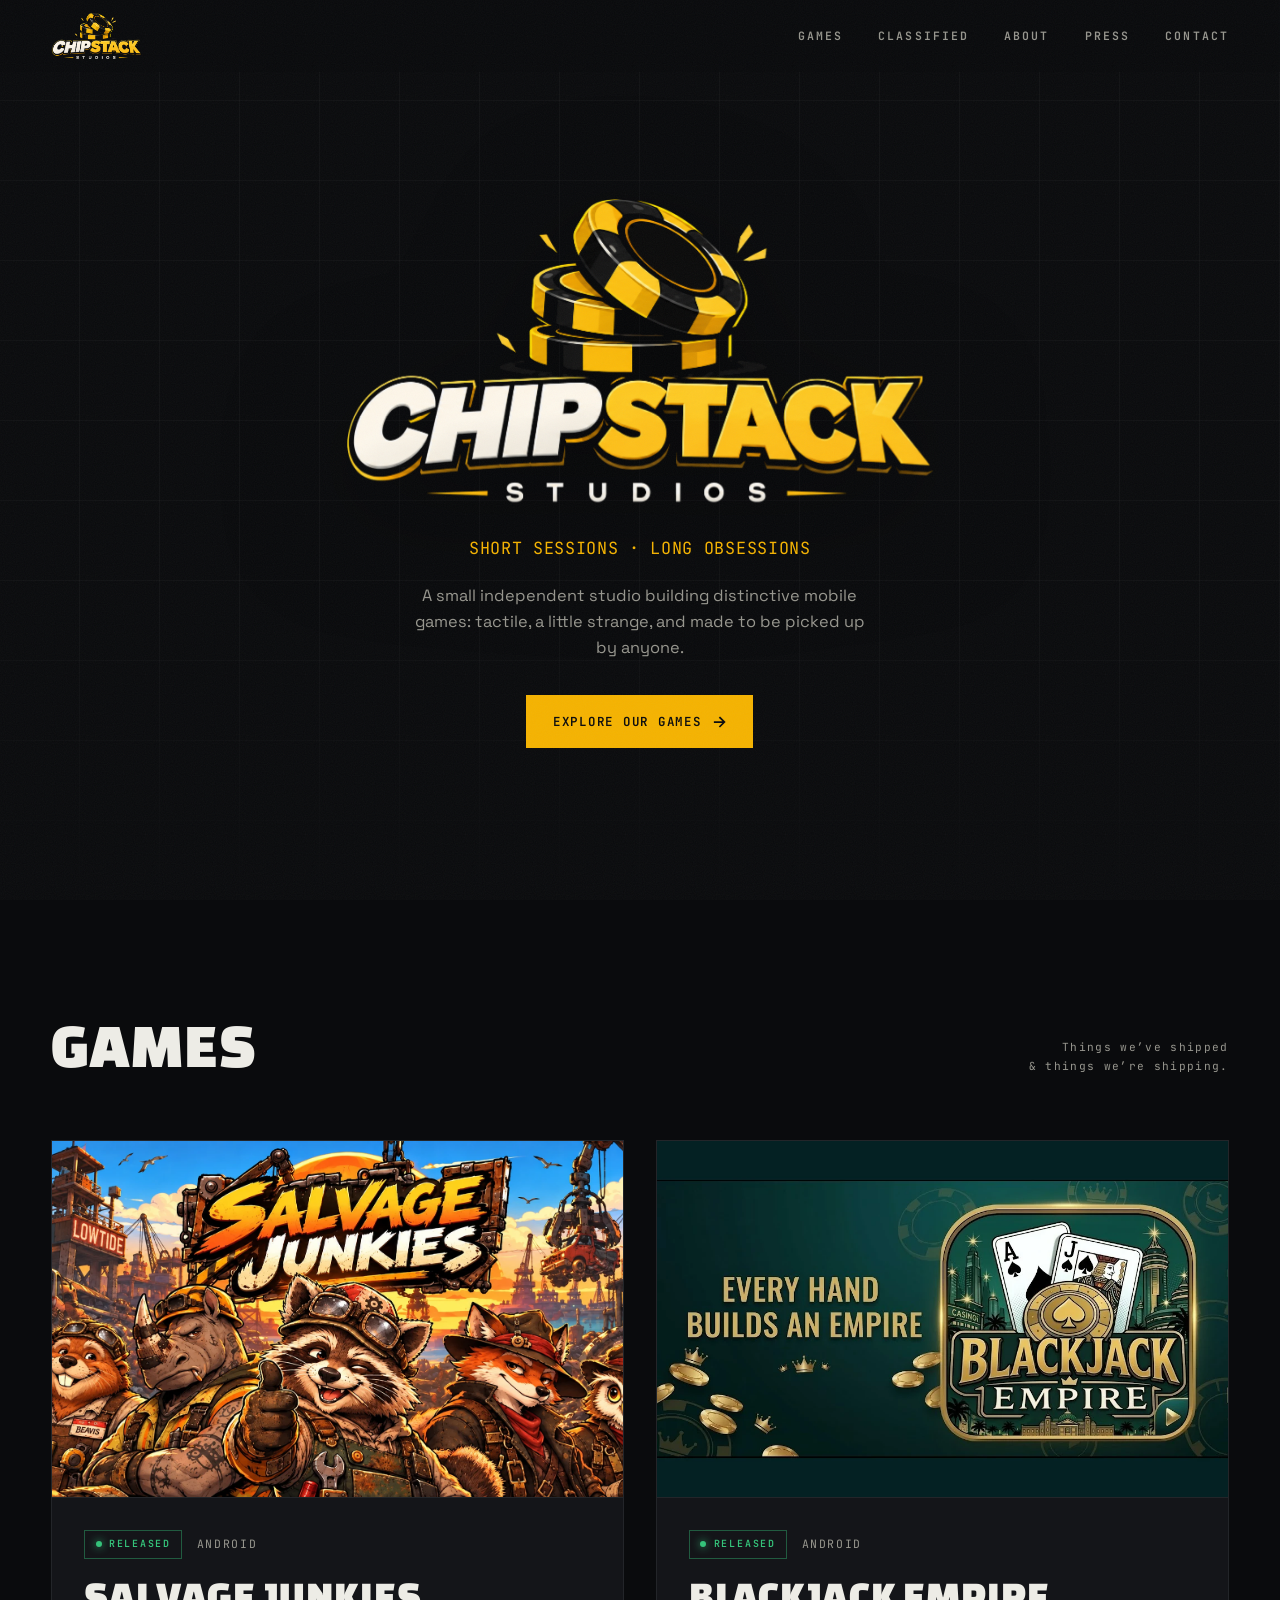
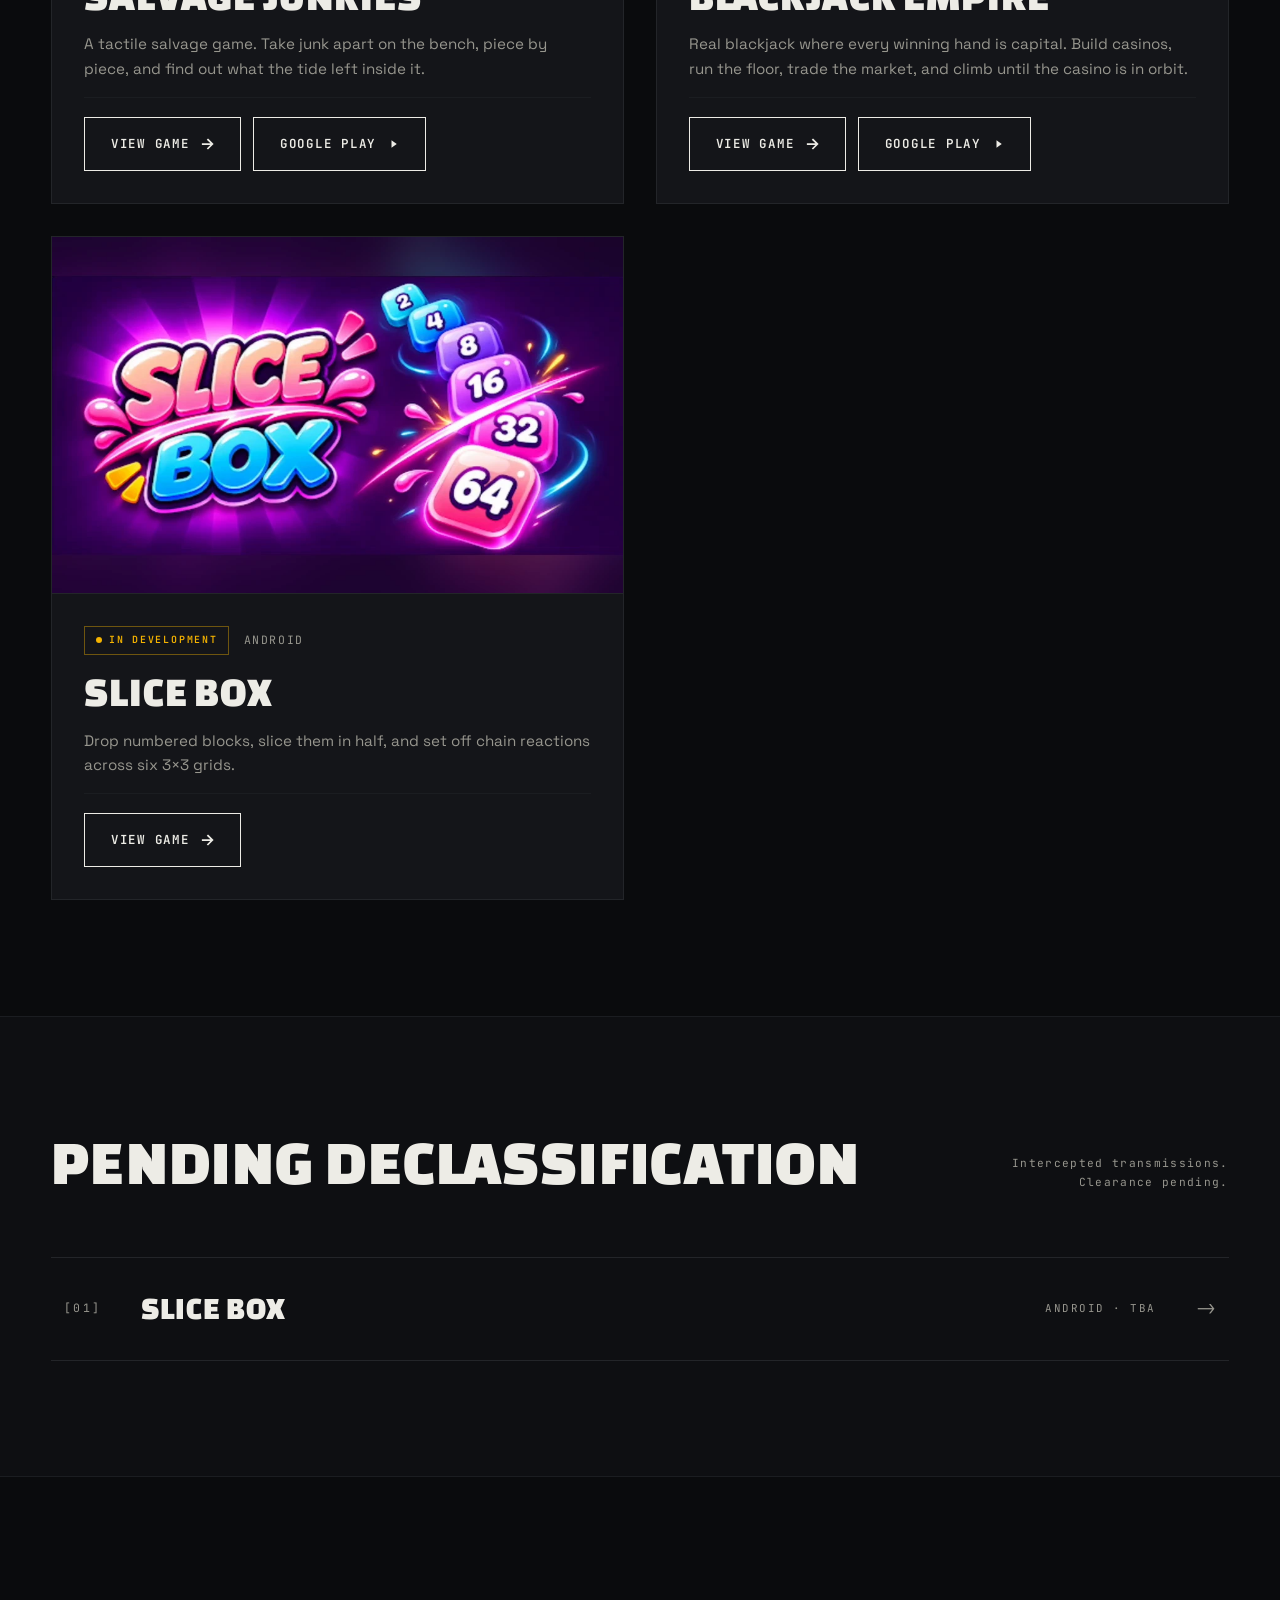
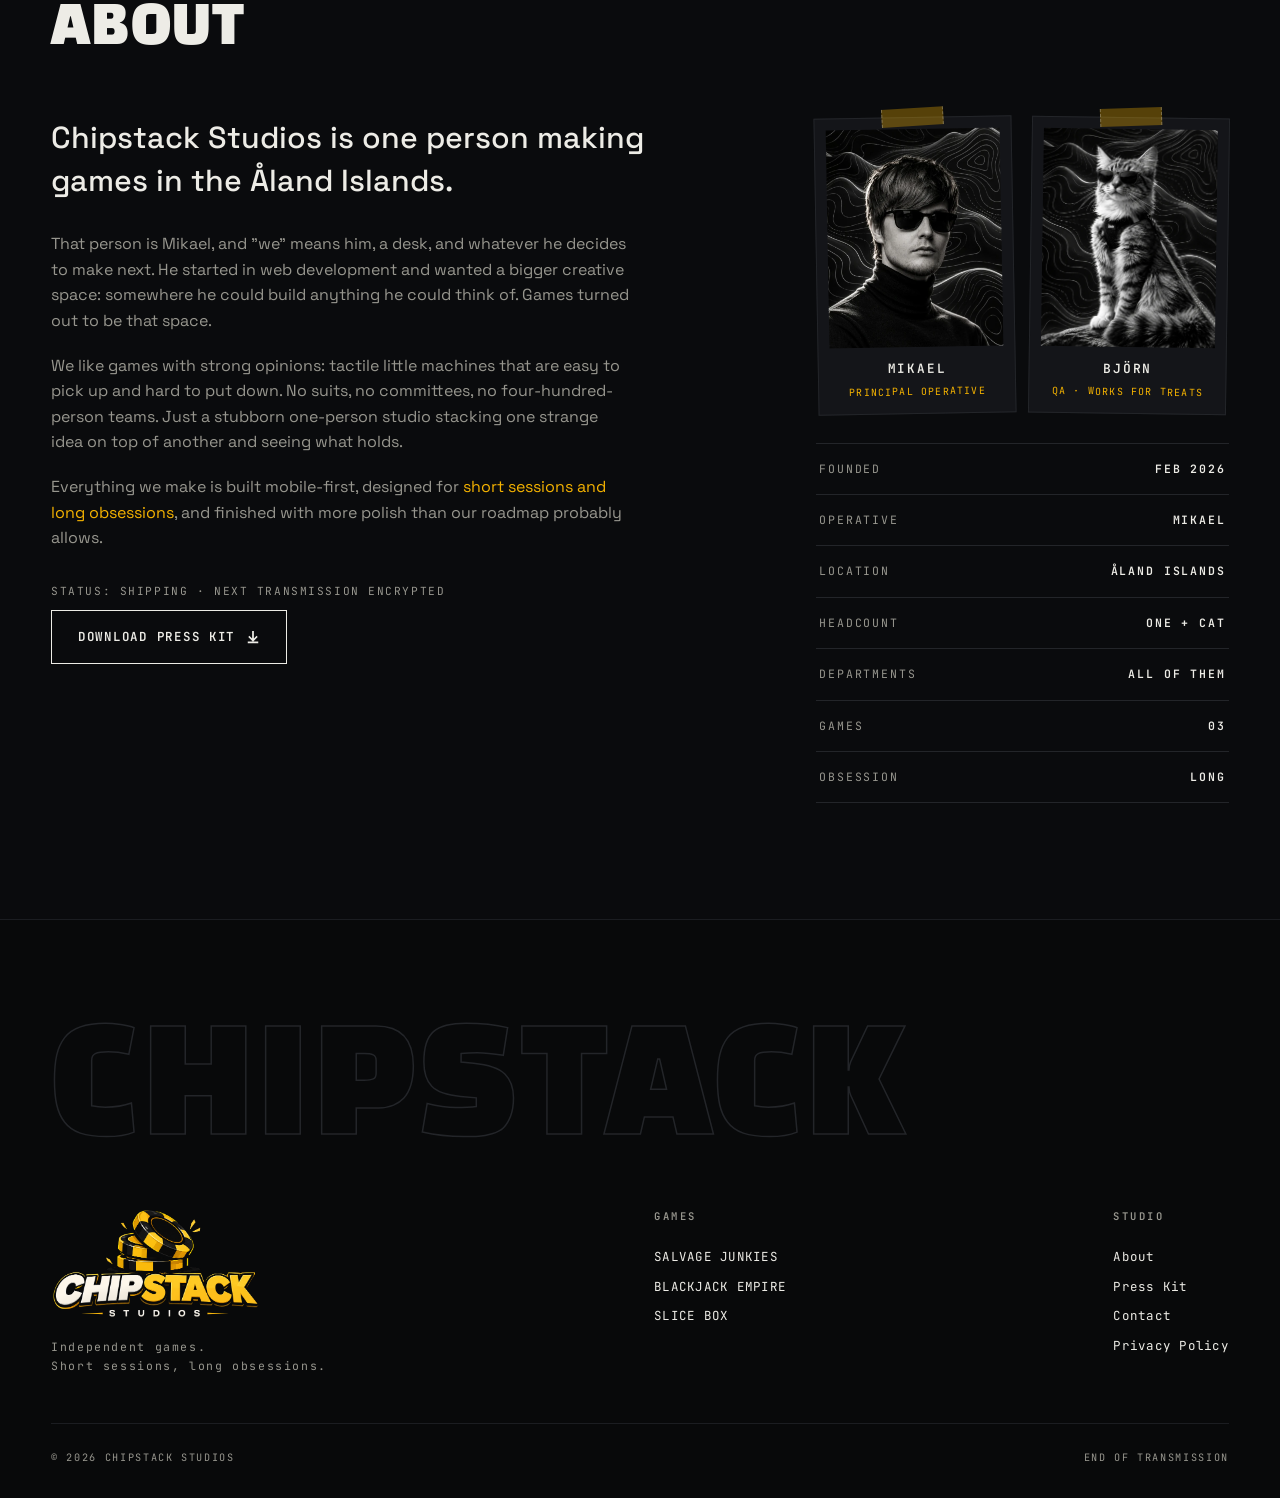
==== commit 9f93ed88: "Add Slice Box artwork and gameplay gallery" ====
--- a/index.html
+++ b/index.html
@@ -20,7 +20,7 @@
   <link rel="preconnect" href="https://fonts.googleapis.com" />
   <link rel="preconnect" href="https://fonts.gstatic.com" crossorigin />
   <link href="https://fonts.googleapis.com/css2?family=Changa+One&family=JetBrains+Mono:wght@400;600&family=Space+Grotesk:wght@400;500;600&display=swap" rel="stylesheet" />
-  <link rel="stylesheet" href="css/style.css?v=2610d" />
+  <link rel="stylesheet" href="css/style.css?v=2611a" />
 </head>
 <body>
 
@@ -175,7 +175,7 @@
     </div>
   </footer>
 
-  <script src="js/games.js?v=2610d"></script>
-  <script src="js/main.js?v=2610d"></script>
+  <script src="js/games.js?v=2611a"></script>
+  <script src="js/main.js?v=2611a"></script>
 </body>
 </html>
--- a/css/style.css
+++ b/css/style.css
@@ -800,6 +800,8 @@
   object-position: top;
 }
 
+.shot-strip--portrait .shot img { aspect-ratio: 688 / 1445; object-fit: contain; object-position: center; }
+
 /* junk ladder */
 .loop-strip--ladder { margin-top: 0; }
 .ladder-caption {
@@ -1448,6 +1450,8 @@
 
 @media (max-width: 560px) {
   .shot-strip { grid-template-columns: 1fr; }
+  .shot-strip--portrait { grid-template-columns: repeat(2, 1fr); gap: .65rem; }
+  .shot-strip--portrait .shot { padding: .25rem; }
   .shot img { aspect-ratio: 4 / 3; object-position: top; }
 }
 
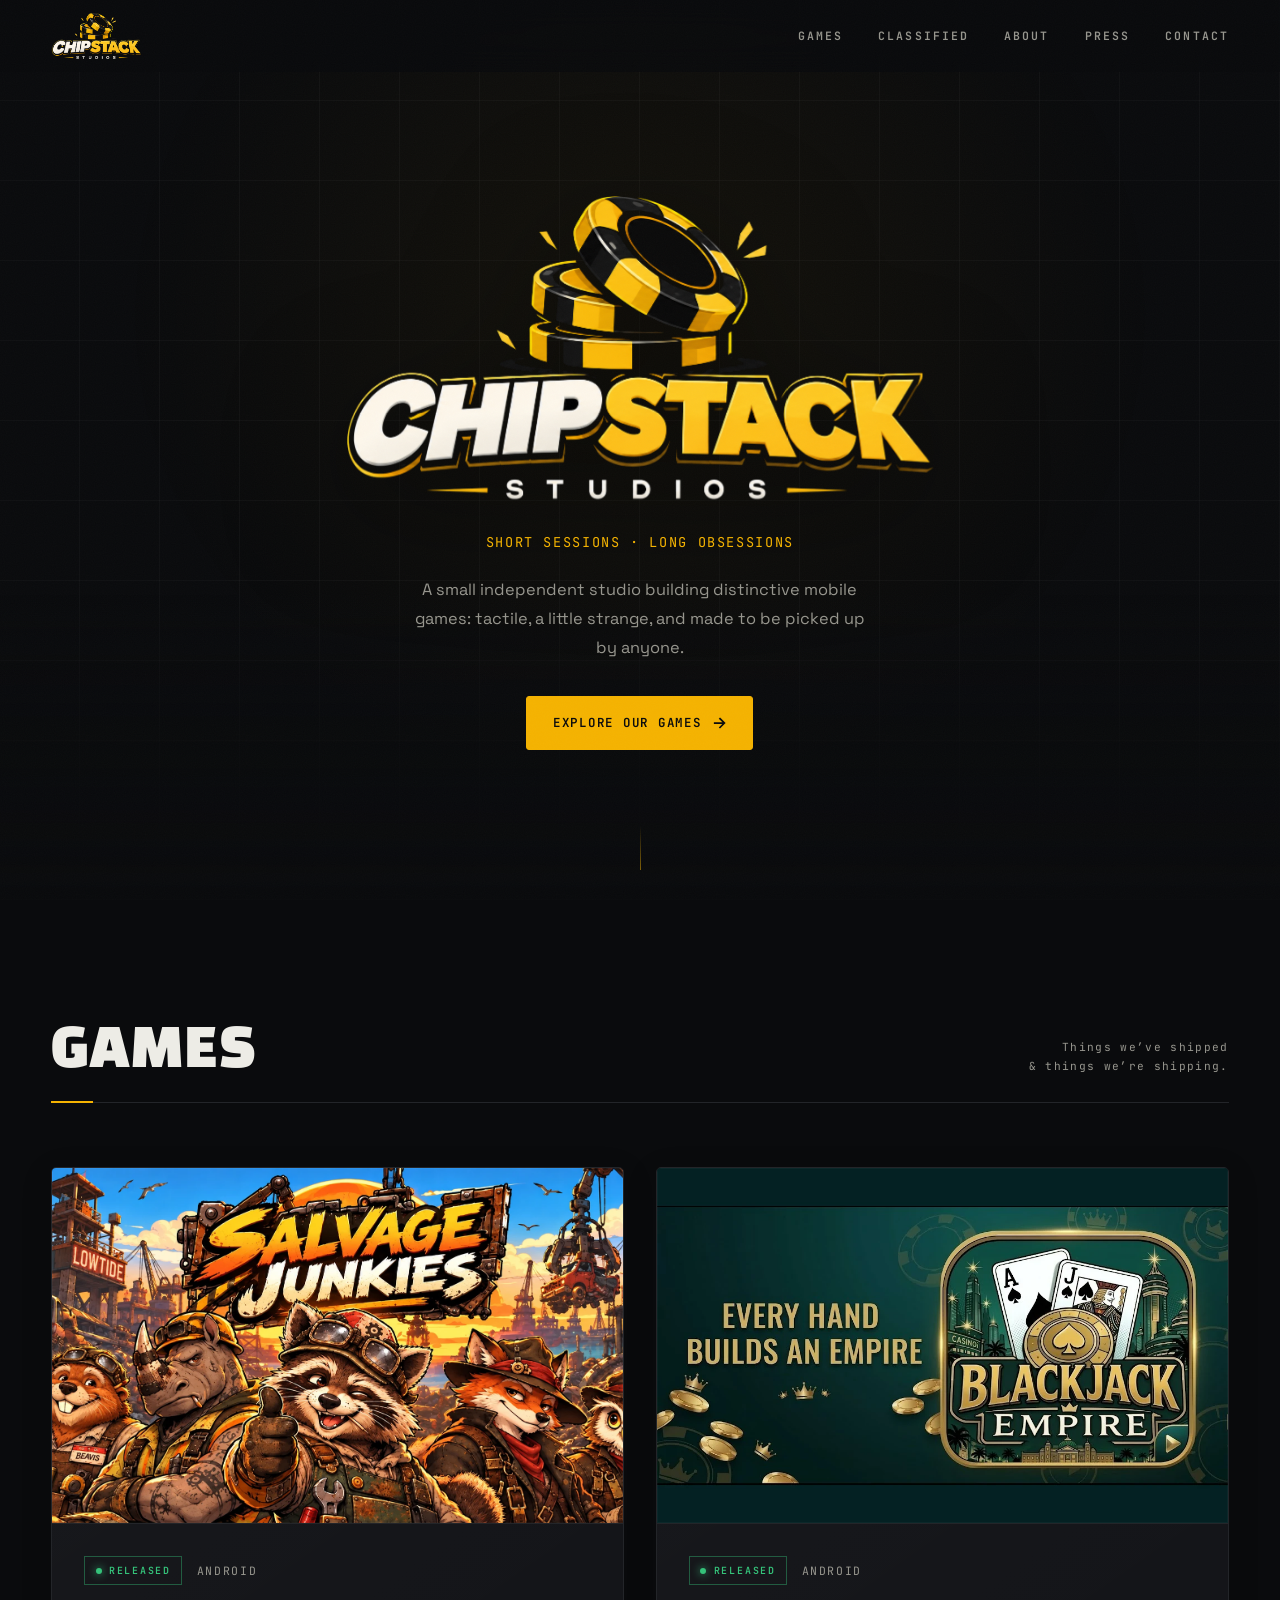
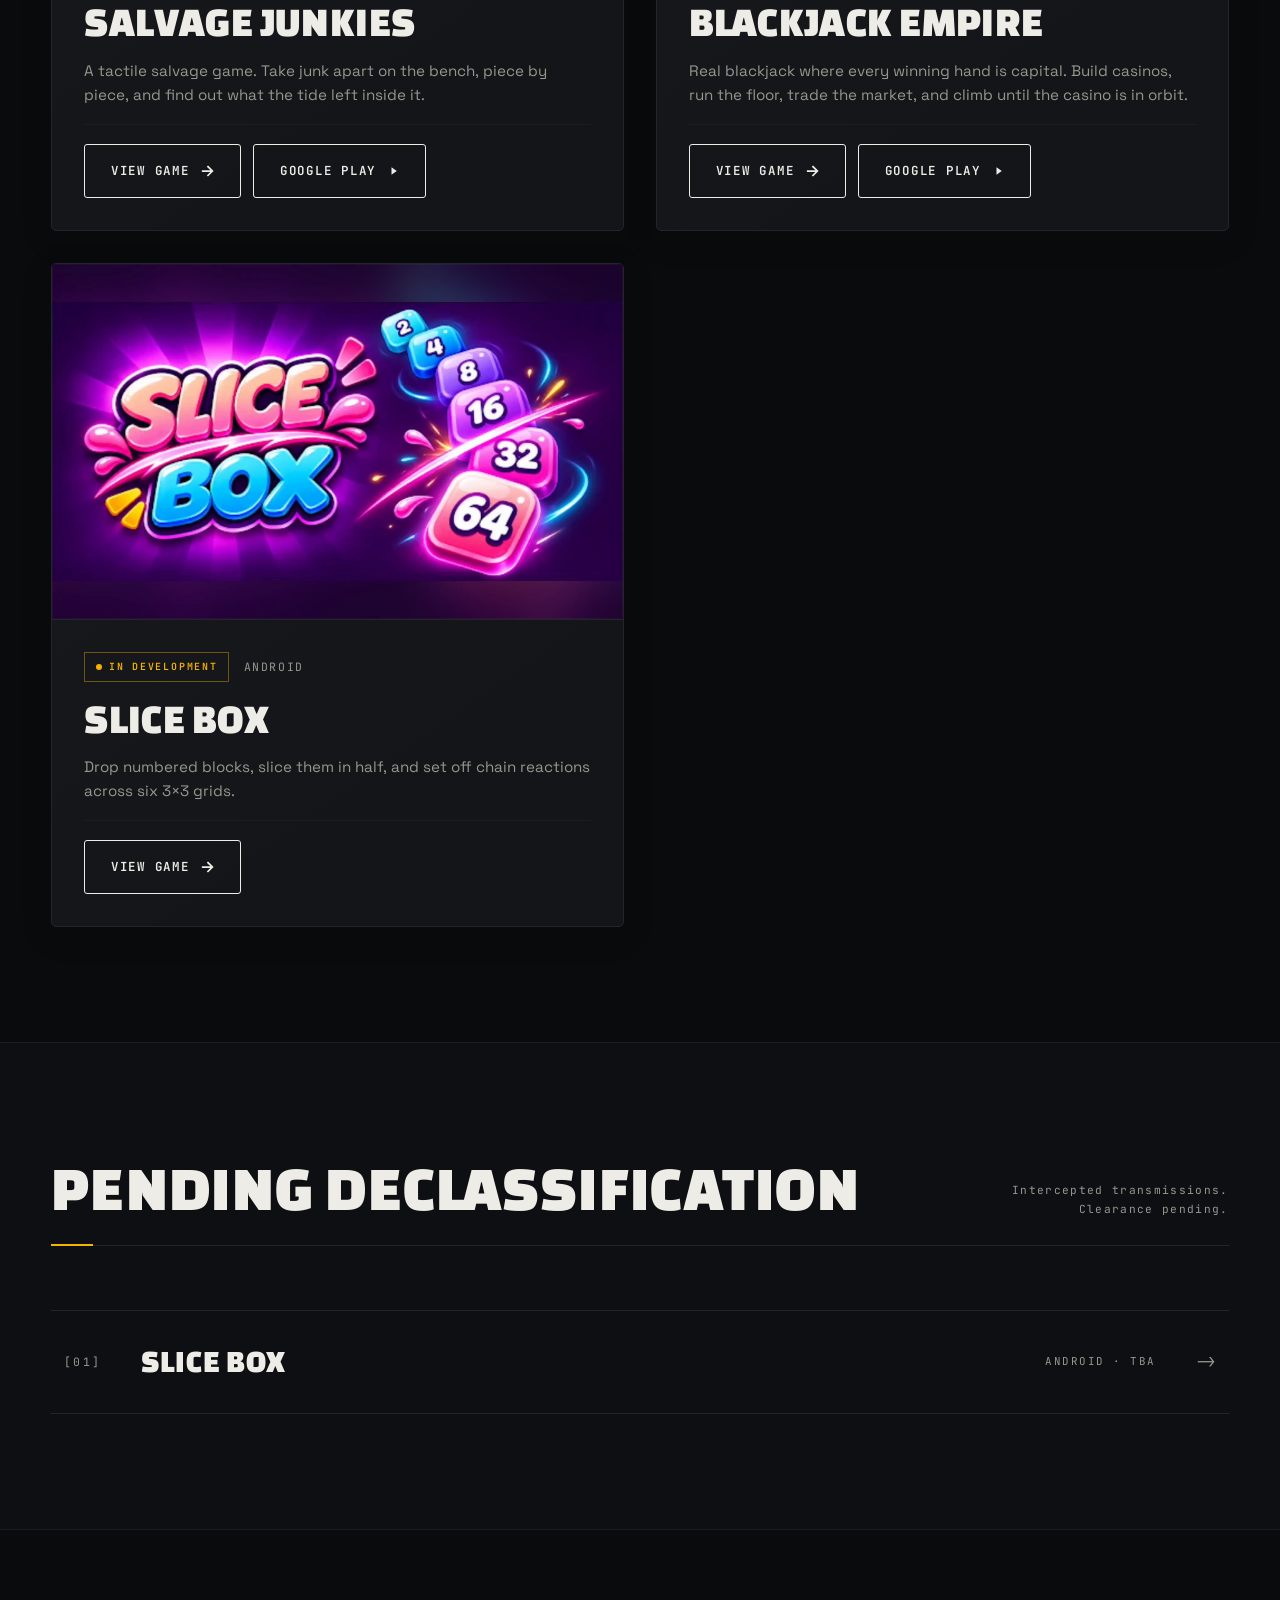
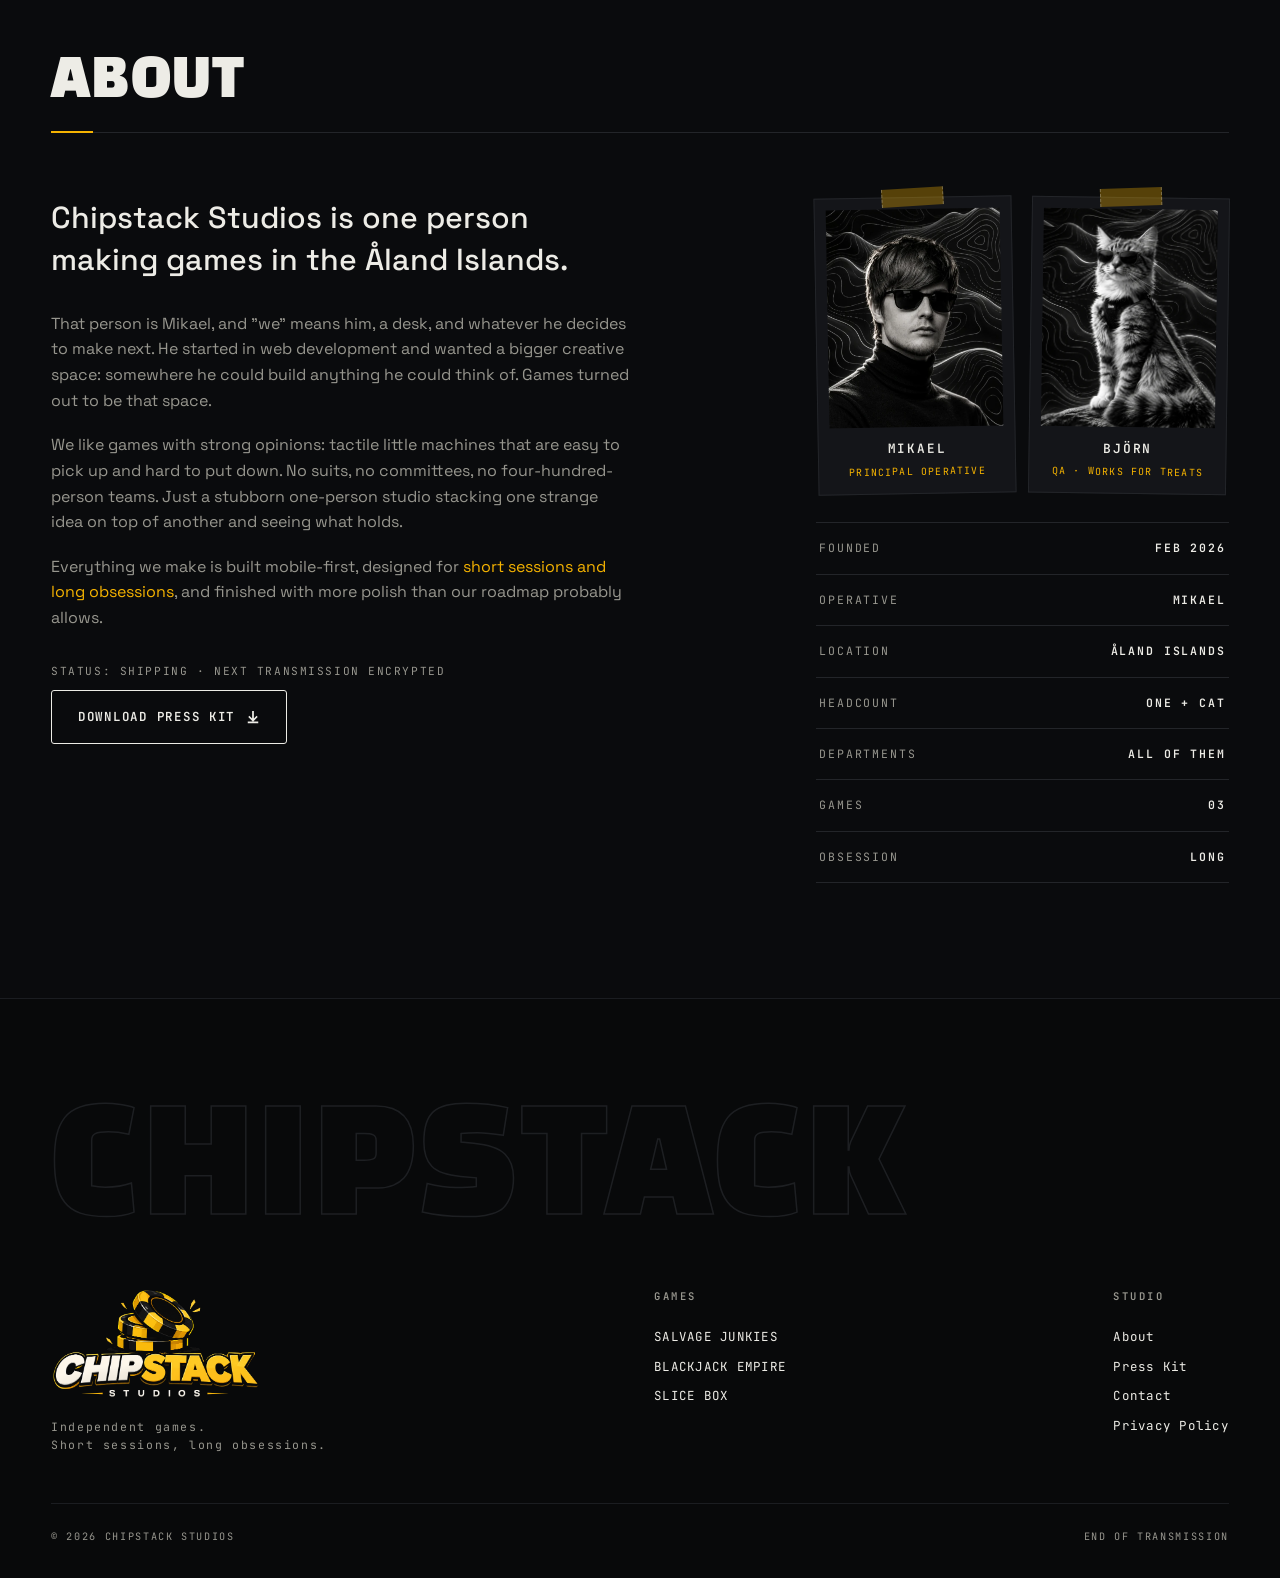
==== commit 023cc9e4: "Refine site motion and add mobile petal navigation" ====
--- a/index.html
+++ b/index.html
@@ -20,7 +20,7 @@
   <link rel="preconnect" href="https://fonts.googleapis.com" />
   <link rel="preconnect" href="https://fonts.gstatic.com" crossorigin />
   <link href="https://fonts.googleapis.com/css2?family=Changa+One&family=JetBrains+Mono:wght@400;600&family=Space+Grotesk:wght@400;500;600&display=swap" rel="stylesheet" />
-  <link rel="stylesheet" href="css/style.css?v=2611a" />
+  <link rel="stylesheet" href="css/style.css?v=2611b" />
 </head>
 <body>
 
@@ -175,7 +175,7 @@
     </div>
   </footer>
 
-  <script src="js/games.js?v=2611a"></script>
-  <script src="js/main.js?v=2611a"></script>
+  <script src="js/games.js?v=2611b"></script>
+  <script src="js/main.js?v=2611b"></script>
 </body>
 </html>
--- a/css/style.css
+++ b/css/style.css
@@ -1508,3 +1508,124 @@
     transition-duration: .01ms !important;
   }
 }
+
+/* Studio refresh: light, depth and tactile navigation. */
+:root { --grain-op: .025; }
+.site-nav { transition: background .35s, border-color .35s, box-shadow .35s; }
+.site-nav.scrolled { background: rgba(10,11,13,.92); box-shadow: 0 12px 40px #0003; }
+.site-nav::after {
+  content: ""; position: absolute; inset: auto 0 0; height: 1px;
+  background: var(--accent); transform: scaleX(var(--progress, 0)); transform-origin: left;
+}
+.nav-links a[aria-current] { color: var(--text); }
+.nav-links a[aria-current]::after { width: 100%; }
+.nav-mark { transition: opacity .25s, transform .4s var(--ease); }
+.nav-logo:hover .nav-mark { transform: translateY(-2px); opacity: .85; }
+.hero-bg {
+  background:
+    radial-gradient(ellipse at 50% 35%, #f5b3010d, transparent 58%),
+    repeating-linear-gradient(0deg, transparent 0 79px, var(--grid-line) 79px 80px),
+    repeating-linear-gradient(90deg, transparent 0 79px, var(--grid-line) 79px 80px);
+  mask-image: linear-gradient(#000, #000 65%, transparent);
+}
+.hero::after {
+  content: ""; position: absolute; bottom: 30px; left: 50%; width: 1px; height: 44px;
+  background: linear-gradient(transparent, var(--accent)); opacity: .5;
+}
+.hero-tag { letter-spacing: .12em; font-size: clamp(.65rem, 1.4vw, .85rem); }
+.hero-intro { line-height: 1.8; text-wrap: pretty; }
+.section-title, .game-hero-title { text-wrap: balance; }
+.section-head { position: relative; padding-bottom: 1.6rem; border-bottom: 1px solid var(--line); }
+.section-head::after { content: ""; position: absolute; bottom: -1px; left: 0; width: 42px; height: 2px; background: var(--accent); }
+.game-card { border-radius: 5px; overflow: hidden; box-shadow: 0 8px 32px #0002; transition: border-color .4s, transform .4s var(--ease), box-shadow .4s; }
+.game-card:hover { box-shadow: 0 20px 55px #0005; transform: translateY(-5px); }
+.game-card-art { background: #08090a; }
+.game-card-art::after { content: ""; position: absolute; inset: 0; pointer-events: none; box-shadow: inset 0 0 0 1px #ffffff08; }
+.game-card-body { background: linear-gradient(145deg, #ffffff03, transparent 65%); }
+.game-card-title { letter-spacing: .01em; }
+.btn { border-radius: 3px; }
+.btn--solid:hover { transform: translateY(-2px); box-shadow: 0 5px 0 color-mix(in srgb, var(--accent) 35%, #000); }
+.btn--ghost:hover { transform: translateY(-2px); box-shadow: 0 4px 0 #ffffff0b; }
+.upcoming-row { position: relative; transition: padding .35s var(--ease), background .35s, color .35s; }
+.upcoming-row:hover { padding-left: 1rem; padding-right: 1rem; background: #ffffff04; }
+.upcoming-arrow { transition: transform .35s var(--ease); }
+.upcoming-row:hover .upcoming-arrow { transform: translateX(4px); }
+.game-banner { border-radius: 5px; box-shadow: 0 24px 70px #0003; }
+.sidebar-block { background: linear-gradient(135deg, #ffffff03, transparent); border-radius: 4px; }
+.about-lede { text-wrap: balance; }
+.site-footer { position: relative; }
+.footer-wordmark { opacity: .8; }
+.footer-col a { transition: color .2s, translate .3s var(--ease); }
+.footer-col a:hover { translate: 3px 0; }
+.reveal { opacity: 0; translate: 0 22px; transition: opacity .75s var(--ease), translate .85s var(--ease); transition-delay: var(--reveal-delay, 0ms); }
+.reveal.revealed { opacity: 1; translate: 0 0; }
+.petal-nav, .nav-backdrop { display: none; }
+
+.shot-open { display: block; border: 0; background: none; color: inherit; width: 100%; cursor: zoom-in; }
+.shot-viewer {
+  position: fixed; inset: 0; margin: auto; width: 100%; height: 100%; max-width: 100%; max-height: 100%;
+  border: 0; background: #08090aee; color: var(--text); padding: 64px 72px 36px;
+}
+.shot-viewer[open] { display: grid; place-items: center; }
+.shot-viewer::backdrop { background: #000b; backdrop-filter: blur(12px); }
+.shot-viewer figure { display: flex; flex-direction: column; align-items: center; gap: 18px; min-height: 0; max-width: 100%; }
+.shot-viewer img { max-height: calc(100dvh - 160px); width: auto; object-fit: contain; border-radius: 3px; }
+.shot-viewer figcaption { max-width: 65ch; font-size: .8rem; text-align: center; color: var(--muted); }
+.shot-viewer button { position: absolute; border: 1px solid var(--line); background: var(--panel); color: var(--text); width: 44px; height: 44px; border-radius: 50%; cursor: pointer; font-size: 24px; }
+.shot-viewer button:hover { color: var(--accent); border-color: var(--accent); }
+.viewer-close { top: 16px; right: 20px; }
+.viewer-prev { left: 14px; top: 48%; }
+.viewer-next { right: 14px; top: 48%; }
+.viewer-open { overflow: hidden; }
+
+@media (min-width: 901px) {
+  .game-sidebar { align-self: start; position: sticky; top: calc(var(--nav-h) + 24px); }
+}
+@media (max-width: 800px) {
+  .petal-ready .site-nav .nav-toggle, .petal-ready .site-nav .nav-links { display: none; }
+  .petal-ready .site-footer { padding-bottom: calc(100px + env(safe-area-inset-bottom)); }
+  .petal-nav { display: block; position: fixed; right: max(22px, env(safe-area-inset-right)); bottom: calc(22px + env(safe-area-inset-bottom)); width: 60px; height: 60px; z-index: 1002; }
+  .petal-trigger {
+    position: relative; display: flex; flex-direction: column; align-items: center; justify-content: center; gap: 5px;
+    width: 60px; height: 60px; border-radius: 21px; border: 1px solid #ffffff30;
+    background: var(--accent); color: #111; cursor: pointer; touch-action: none;
+    box-shadow: 0 5px 0 #0008, 0 10px 35px #0007, inset 0 1px 0 #ffffff50;
+    transition: border-radius .4s var(--ease), transform .3s var(--ease), background .3s;
+  }
+  .petal-trigger:active { transform: scale(.94); }
+  .petal-label { font: 600 8px var(--font-mono); letter-spacing: .12em; }
+  .petal-mark { display: grid; grid-template-columns: 7px 7px; gap: 3px; transition: transform .45s var(--ease); }
+  .petal-mark i { width: 7px; height: 7px; border: 1.5px solid currentColor; border-radius: 2px; }
+  .open .petal-mark { transform: rotate(135deg); }
+  .open .petal-trigger { border-radius: 50%; }
+  .petals { position: absolute; inset: 0; pointer-events: none; }
+  .petal {
+    position: absolute; right: -22px; bottom: 6px; width: 104px; height: 48px;
+    display: flex; align-items: center; justify-content: center;
+    border: 1px solid #ffffff26; border-radius: 28px 28px 9px 28px;
+    background: #202126; color: var(--text); box-shadow: 0 6px 22px #0005, inset 0 1px 0 #ffffff09;
+    font: 600 10px var(--font-mono); letter-spacing: .06em;
+    opacity: 0; visibility: hidden; transform: translate(0, 0) scale(.3) rotate(12deg);
+    transition: transform .45s var(--ease), opacity .2s, visibility .2s, background .15s, color .15s;
+    touch-action: manipulation; user-select: none;
+  }
+  .open .petal { opacity: 1; visibility: visible; pointer-events: auto; transform: translate(var(--x), var(--y)) scale(1); transition-delay: calc(var(--i) * 25ms); }
+  .petal[aria-current] { border-color: var(--accent); }
+  .petal.selected, .petal:hover, .petal:focus-visible { background: var(--accent); color: #111; border-color: var(--accent); }
+  .open .petal.selected { transform: translate(var(--x), var(--y)) scale(1.09); transition-delay: 0s; }
+  .nav-backdrop { display: block; position: fixed; inset: 0; background: linear-gradient(135deg, #08090a70, #08090aeb); backdrop-filter: blur(7px); z-index: 1001; opacity: 0; visibility: hidden; transition: opacity .35s, visibility .35s; }
+  .nav-backdrop.open { opacity: 1; visibility: visible; }
+  .hero-logo { width: min(600px, 88vw); }
+  .hero-intro { max-width: 33ch; padding-inline: 10px; font-size: .95rem; }
+  .hero-tag { letter-spacing: .06em; }
+  .section-head { margin-bottom: 2rem; }
+}
+@media (max-width: 480px) {
+  .shot-viewer { padding: 64px 48px 32px; }
+  .shot-viewer figcaption { font-size: .7rem; }
+  .shot-viewer button { width: 36px; height: 36px; }
+  .viewer-prev { left: 6px; } .viewer-next { right: 6px; }
+}
+@media (prefers-reduced-motion: reduce) {
+  .reveal { opacity: 1; translate: none; }
+}
